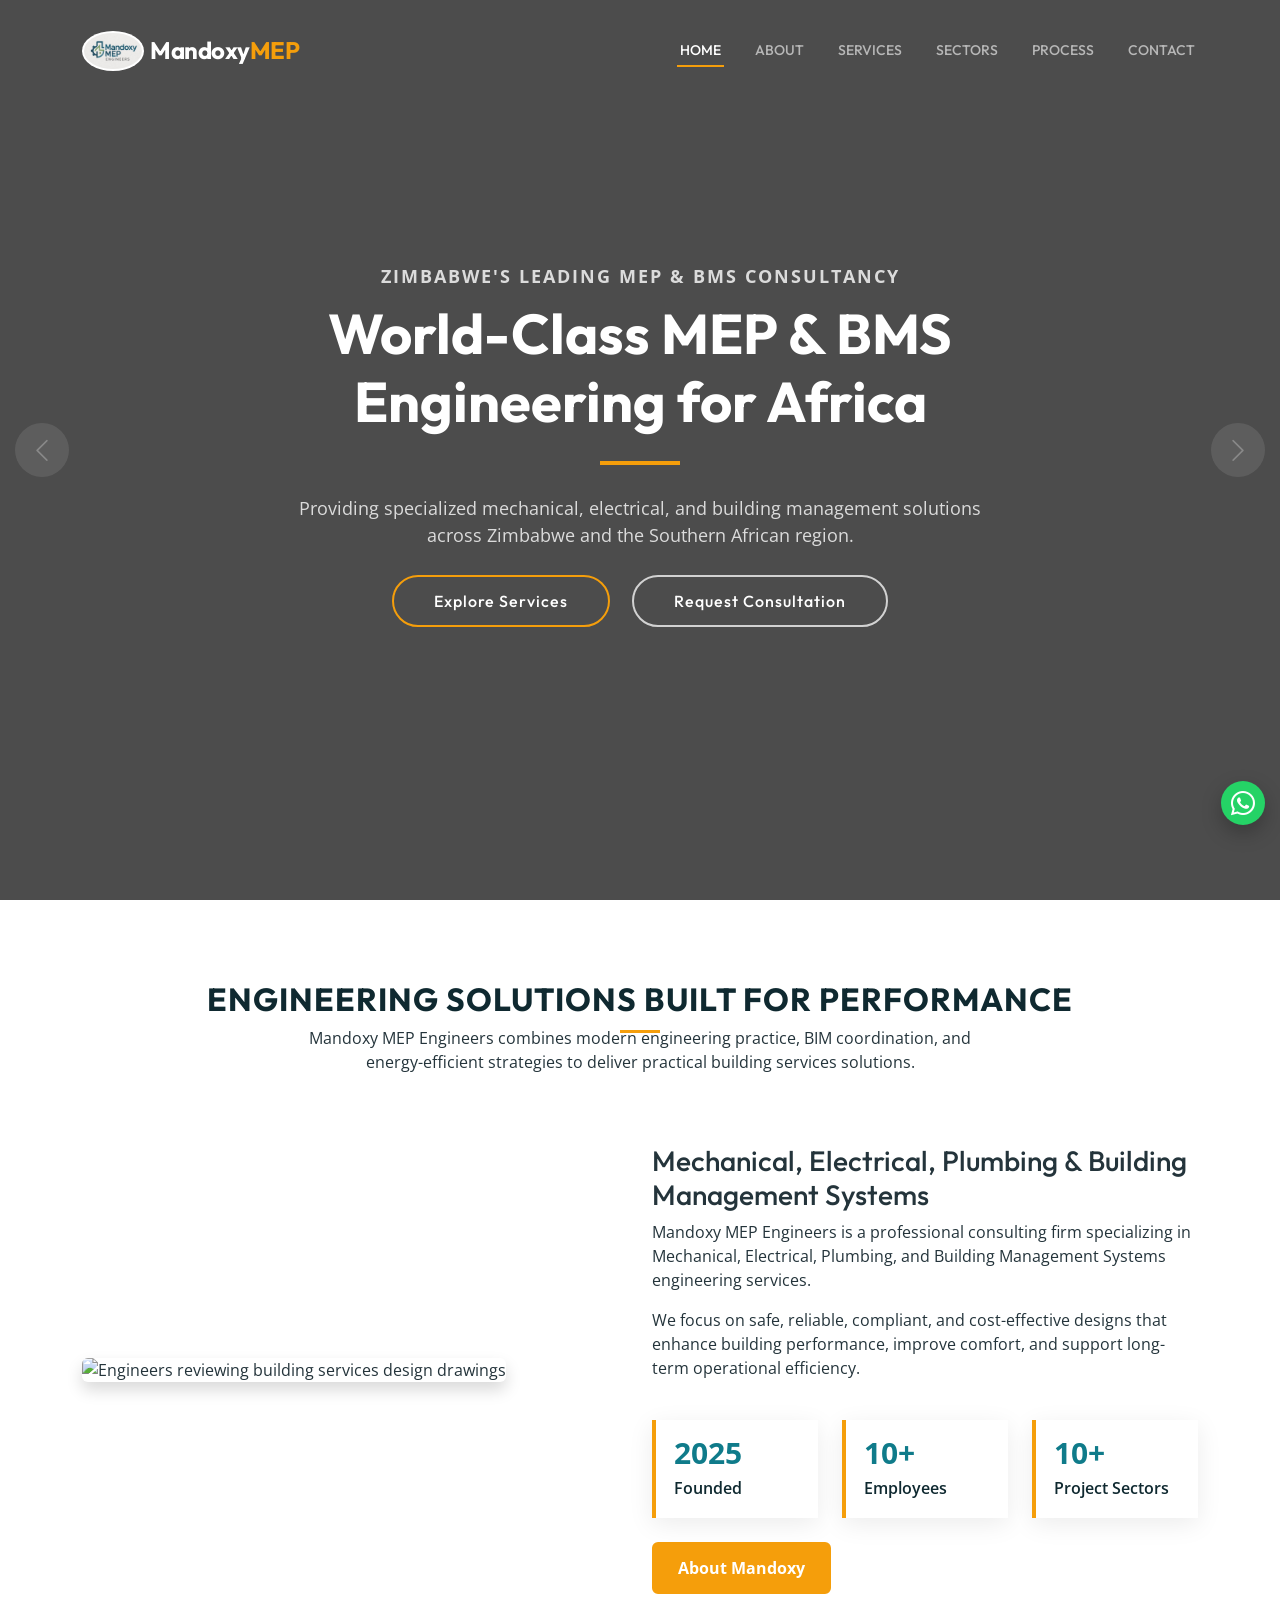
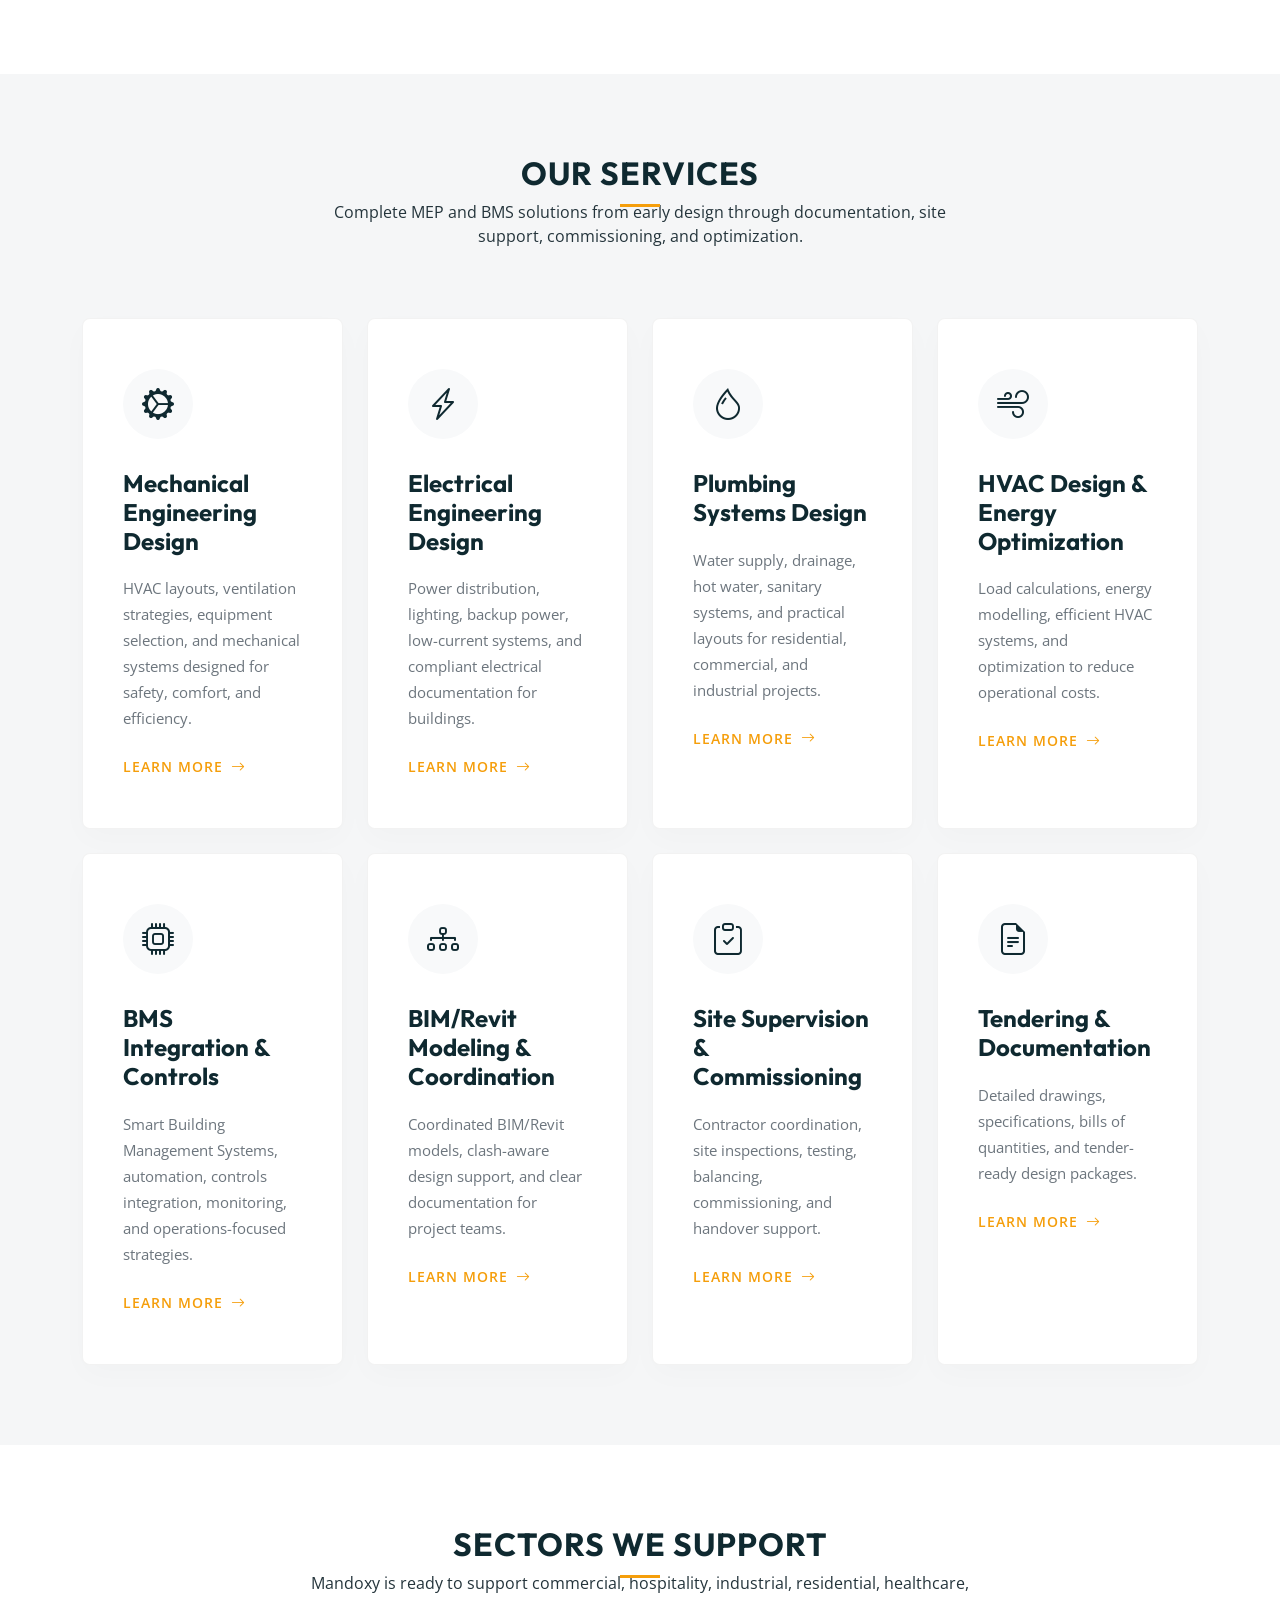
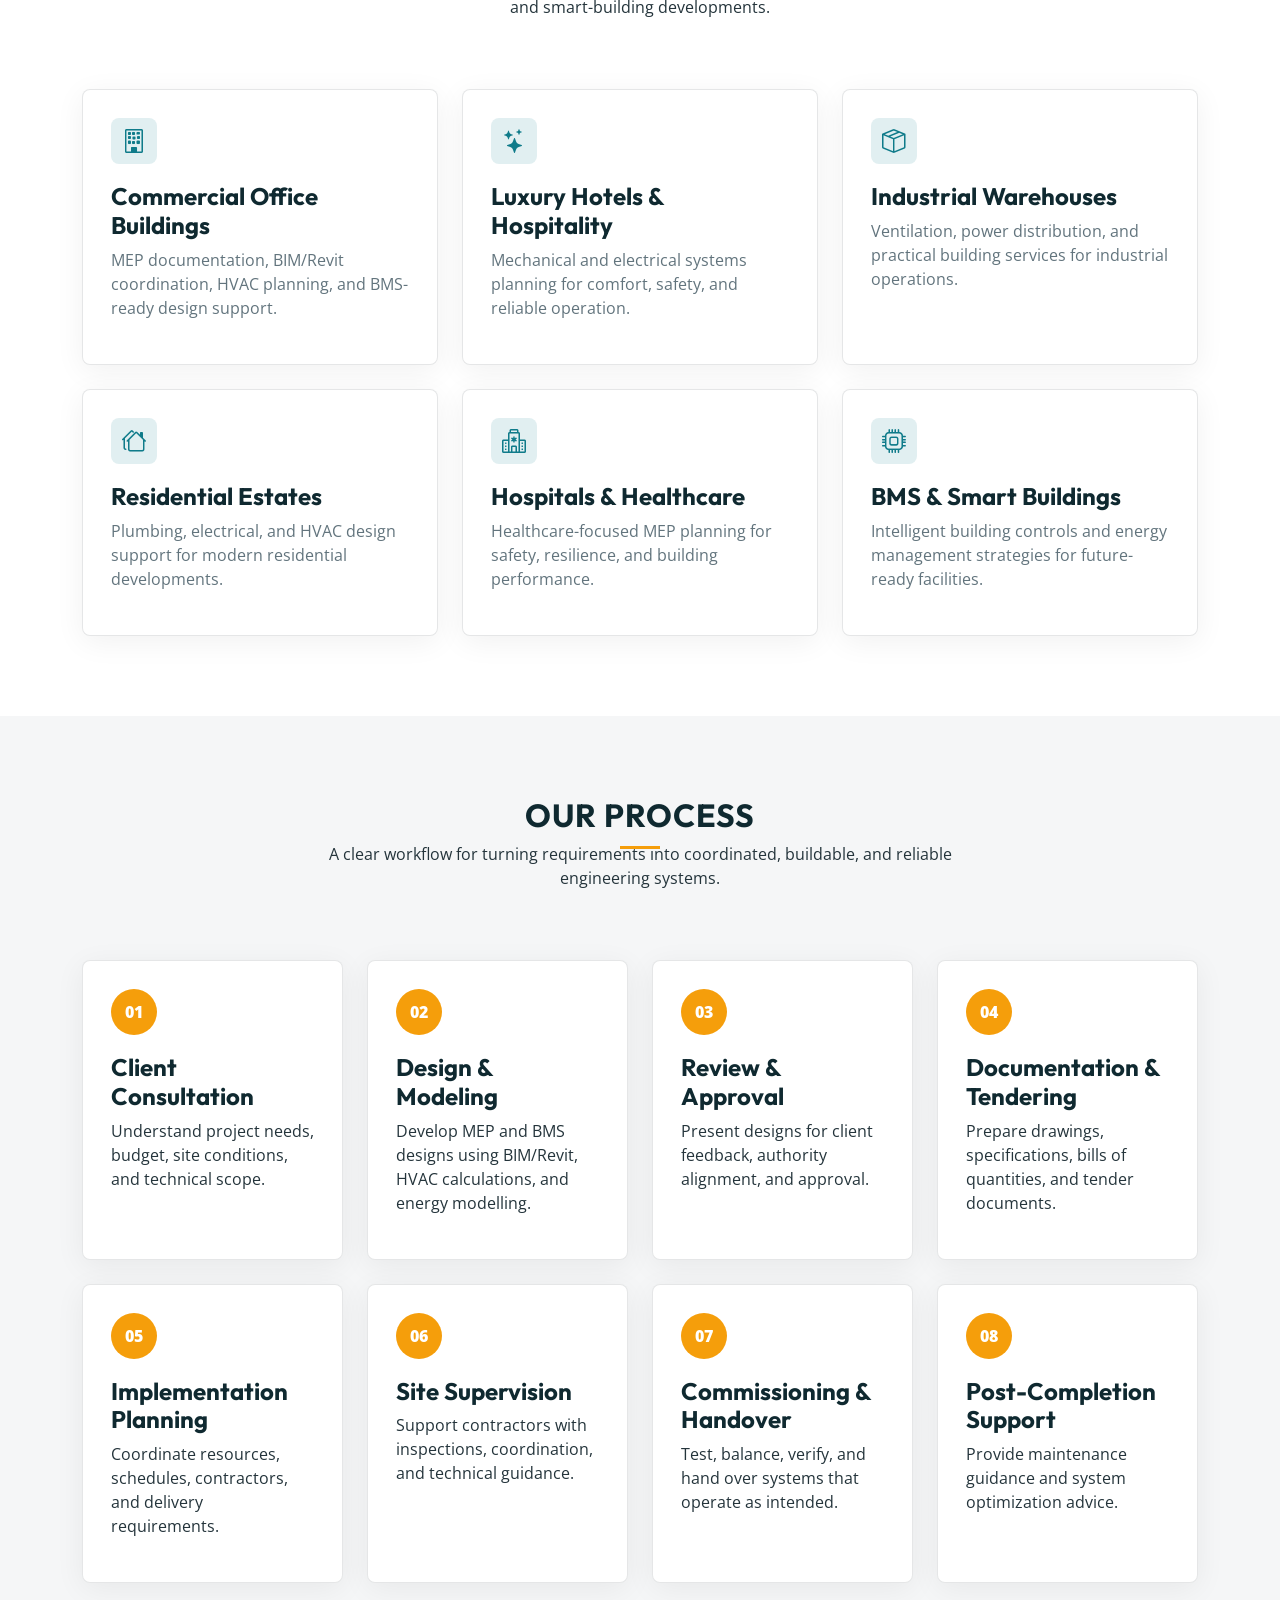
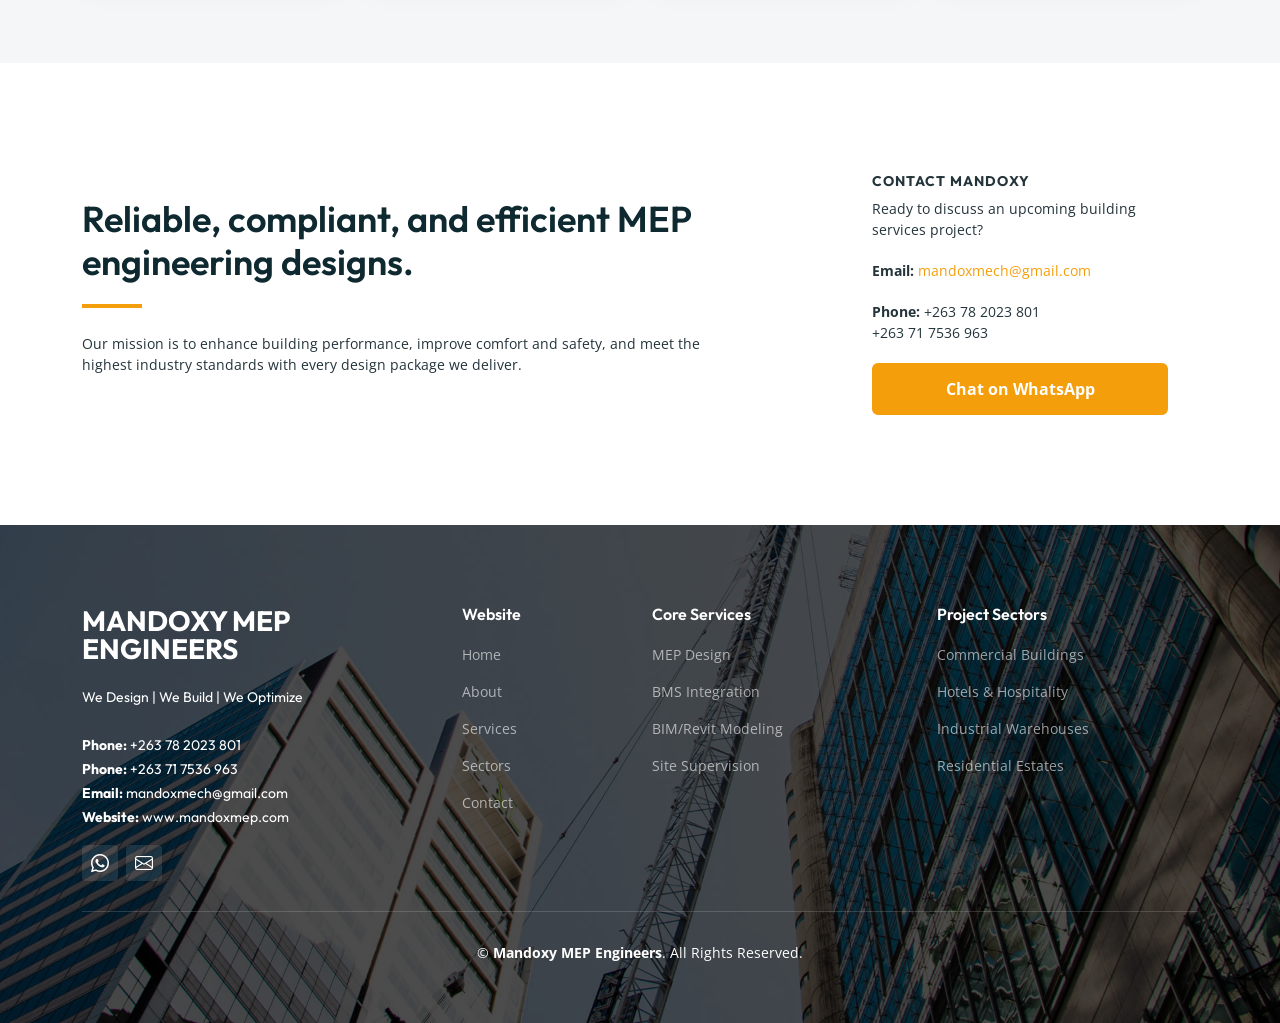
==== index.html @ 2726f481 "Initial Mandoxy website" ====
<!DOCTYPE html>
<html lang="en">

<head>
  <meta charset="utf-8">
  <meta content="width=device-width, initial-scale=1.0" name="viewport">

  <title>Mandoxy MEP Engineers | Professional MEP & BMS Engineering Solutions</title>
  <meta
    content="Mandoxy MEP Engineers provides MEP design, BMS integration, BIM/Revit modeling, energy optimization, site supervision, and commissioning services."
    name="description">
  <meta
    content="MEP engineers, BMS engineering, HVAC design, electrical engineering, plumbing systems, BIM, Revit, Zimbabwe, Mandoxy"
    name="keywords">

  <link href="assets/img/mandox-favicon.jpg" rel="icon">
  <link href="assets/img/mandox-logo.jpg" rel="apple-touch-icon">

  <link
    href="https://fonts.googleapis.com/css2?family=Open+Sans:ital,wght@0,300;0,400;0,500;0,600;0,700;1,300;1,400;1,600;1,700&family=Roboto:ital,wght@0,300;0,400;0,500;0,600;0,700;1,300;1,400;1,500;1,600;1,700&family=Outfit:wght@300;400;500;600;700;800&display=swap"
    rel="stylesheet">

  <link href="assets/vendor/bootstrap/css/bootstrap.min.css" rel="stylesheet">
  <link href="assets/vendor/bootstrap-icons/bootstrap-icons.css" rel="stylesheet">
  <link href="assets/vendor/aos/aos.css" rel="stylesheet">

  <link href="assets/css/main.css" rel="stylesheet">
  <script type="application/ld+json">
  {
    "@context": "https://schema.org",
    "@type": "ProfessionalService",
    "name": "Mandoxy MEP Engineers",
    "url": "https://www.mandoxmep.com",
    "email": "mandoxmech@gmail.com",
    "telephone": ["+263782023801", "+263717536963"],
    "areaServed": ["Zimbabwe", "Southern Africa"],
    "description": "Mechanical, Electrical, Plumbing and Building Management Systems engineering services for residential, commercial, industrial and hospitality projects.",
    "slogan": "We Design | We Build | We Optimize",
    "serviceType": [
      "MEP design documentation",
      "BMS integration and controls",
      "BIM/Revit modeling and coordination",
      "Energy modeling and optimization",
      "Site supervision and commissioning"
    ]
  }
  </script>
</head>

<body>

  <header id="header" class="header d-flex align-items-center">
    <div class="container-fluid container-xl d-flex align-items-center justify-content-between">
      <a href="index.html" class="logo d-flex align-items-center">
        <img src="assets/img/mandox-logo.jpg" alt="Mandoxy MEP Engineers logo" class="mandox-logo-img">
        <h1>Mandoxy<span>MEP</span></h1>
      </a>

      <i class="mobile-nav-toggle mobile-nav-show bi bi-list"></i>
      <i class="mobile-nav-toggle mobile-nav-hide d-none bi bi-x"></i>
      <nav id="navbar" class="navbar">
        <ul>
          <li><a href="index.html" class="active">Home</a></li>
          <li><a href="about.html">About</a></li>
          <li><a href="services.html">Services</a></li>
          <li><a href="projects.html">Sectors</a></li>
          <li><a href="index.html#process">Process</a></li>
          <li><a href="contact.html">Contact</a></li>
        </ul>
      </nav>
    </div>
  </header>


  <section id="hero" class="hero">
    <div class="info d-flex align-items-center">
      <div class="container">
        <div class="row justify-content-center">
          <div class="col-lg-8 text-center">
            <p class="eyebrow" data-aos="fade-down">Zimbabwe's Leading MEP & BMS Consultancy</p>
            <h2 data-aos="fade-down">World-Class <span>MEP & BMS</span> Engineering for Africa</h2>
            <p data-aos="fade-up">Providing specialized mechanical, electrical, and building management solutions across
              Zimbabwe and the Southern African region.</p>
            <a data-aos="fade-up" data-aos-delay="200" href="services.html" class="btn-get-started">Explore Services</a>
            <a data-aos="fade-up" data-aos-delay="300" href="contact.html" class="btn-get-started ms-2">Request
              Consultation</a>
          </div>
        </div>
      </div>
    </div>

    <div id="hero-carousel" class="carousel slide" data-bs-ride="carousel" data-bs-interval="5000">
      <div class="carousel-item active" style="background-image: url(assets/img/hero-carousel/hero-carousel-1.jpg)">
      </div>
      <div class="carousel-item" style="background-image: url(assets/img/hero-carousel/hero-carousel-2.jpg)"></div>
      <div class="carousel-item" style="background-image: url(assets/img/hero-carousel/hero-carousel-3.jpg)"></div>
      <div class="carousel-item" style="background-image: url(assets/img/hero-carousel/hero-carousel-4.jpg)"></div>
      <a class="carousel-control-prev" href="#hero-carousel" role="button" data-bs-slide="prev"><span
          class="carousel-control-prev-icon bi bi-chevron-left" aria-hidden="true"></span></a>
      <a class="carousel-control-next" href="#hero-carousel" role="button" data-bs-slide="next"><span
          class="carousel-control-next-icon bi bi-chevron-right" aria-hidden="true"></span></a>
    </div>
  </section>

  <main id="main">
    <section id="about" class="constructions">
      <div class="container" data-aos="fade-up">
        <div class="section-header">
          <h2>Engineering Solutions Built for Performance</h2>
          <p>Mandoxy MEP Engineers combines modern engineering practice, BIM coordination, and energy-efficient
            strategies to deliver practical building services solutions.</p>
        </div>
        <div class="row gy-4 align-items-center">
          <div class="col-lg-6">
            <img src="assets/img/about.jpg" class="img-fluid rounded shadow"
              alt="Engineers reviewing building services design drawings">
          </div>
          <div class="col-lg-6">
            <h3>Mechanical, Electrical, Plumbing & Building Management Systems</h3>
            <p>Mandoxy MEP Engineers is a professional consulting firm specializing in Mechanical, Electrical, Plumbing,
              and Building Management Systems engineering services.</p>
            <p>We focus on safe, reliable, compliant, and cost-effective designs that enhance building performance,
              improve comfort, and support long-term operational efficiency.</p>
            <div class="row mt-4 gy-3">
              <div class="col-md-4">
                <div class="stat-box"><strong>2025</strong><span>Founded</span></div>
              </div>
              <div class="col-md-4">
                <div class="stat-box"><strong>10+</strong><span>Employees</span></div>
              </div>
              <div class="col-md-4">
                <div class="stat-box"><strong>10+</strong><span>Project Sectors</span></div>
              </div>
            </div>
            <a href="about.html" class="btn-brand mt-4">About Mandoxy</a>
          </div>
        </div>
      </div>
    </section>

    <section id="services" class="services section-bg">
      <div class="container" data-aos="fade-up">
        <div class="section-header">
          <h2>Our Services</h2>
          <p>Complete MEP and BMS solutions from early design through documentation, site support, commissioning, and
            optimization.</p>
        </div>
        <div class="row gy-4">
          <div class="col-lg-3 col-md-6" data-aos="fade-up" data-aos-delay="100">
            <div class="service-item position-relative h-100">
              <div class="icon"><i class="bi bi-gear-wide-connected"></i></div>
              <h3>Mechanical Engineering Design</h3>
              <p>HVAC layouts, ventilation strategies, equipment selection, and mechanical systems designed for safety,
                comfort, and efficiency.</p>
              <a href="services.html" class="readmore stretched-link">Learn more <i class="bi bi-arrow-right"></i></a>
            </div>
          </div>

          <div class="col-lg-3 col-md-6" data-aos="fade-up" data-aos-delay="150">
            <div class="service-item position-relative h-100">
              <div class="icon"><i class="bi bi-lightning-charge"></i></div>
              <h3>Electrical Engineering Design</h3>
              <p>Power distribution, lighting, backup power, low-current systems, and compliant electrical documentation
                for buildings.</p>
              <a href="services.html" class="readmore stretched-link">Learn more <i class="bi bi-arrow-right"></i></a>
            </div>
          </div>

          <div class="col-lg-3 col-md-6" data-aos="fade-up" data-aos-delay="200">
            <div class="service-item position-relative h-100">
              <div class="icon"><i class="bi bi-droplet"></i></div>
              <h3>Plumbing Systems Design</h3>
              <p>Water supply, drainage, hot water, sanitary systems, and practical layouts for residential, commercial,
                and industrial projects.</p>
              <a href="services.html" class="readmore stretched-link">Learn more <i class="bi bi-arrow-right"></i></a>
            </div>
          </div>

          <div class="col-lg-3 col-md-6" data-aos="fade-up" data-aos-delay="250">
            <div class="service-item position-relative h-100">
              <div class="icon"><i class="bi bi-wind"></i></div>
              <h3>HVAC Design & Energy Optimization</h3>
              <p>Load calculations, energy modelling, efficient HVAC systems, and optimization to reduce operational
                costs.</p>
              <a href="services.html" class="readmore stretched-link">Learn more <i class="bi bi-arrow-right"></i></a>
            </div>
          </div>

          <div class="col-lg-3 col-md-6" data-aos="fade-up" data-aos-delay="300">
            <div class="service-item position-relative h-100">
              <div class="icon"><i class="bi bi-cpu"></i></div>
              <h3>BMS Integration & Controls</h3>
              <p>Smart Building Management Systems, automation, controls integration, monitoring, and operations-focused
                strategies.</p>
              <a href="services.html" class="readmore stretched-link">Learn more <i class="bi bi-arrow-right"></i></a>
            </div>
          </div>

          <div class="col-lg-3 col-md-6" data-aos="fade-up" data-aos-delay="350">
            <div class="service-item position-relative h-100">
              <div class="icon"><i class="bi bi-diagram-3"></i></div>
              <h3>BIM/Revit Modeling & Coordination</h3>
              <p>Coordinated BIM/Revit models, clash-aware design support, and clear documentation for project teams.
              </p>
              <a href="services.html" class="readmore stretched-link">Learn more <i class="bi bi-arrow-right"></i></a>
            </div>
          </div>

          <div class="col-lg-3 col-md-6" data-aos="fade-up" data-aos-delay="400">
            <div class="service-item position-relative h-100">
              <div class="icon"><i class="bi bi-clipboard-check"></i></div>
              <h3>Site Supervision & Commissioning</h3>
              <p>Contractor coordination, site inspections, testing, balancing, commissioning, and handover support.</p>
              <a href="services.html" class="readmore stretched-link">Learn more <i class="bi bi-arrow-right"></i></a>
            </div>
          </div>

          <div class="col-lg-3 col-md-6" data-aos="fade-up" data-aos-delay="450">
            <div class="service-item position-relative h-100">
              <div class="icon"><i class="bi bi-file-earmark-text"></i></div>
              <h3>Tendering & Documentation</h3>
              <p>Detailed drawings, specifications, bills of quantities, and tender-ready design packages.</p>
              <a href="services.html" class="readmore stretched-link">Learn more <i class="bi bi-arrow-right"></i></a>
            </div>
          </div>
        </div>
      </div>
    </section>

    <section id="projects" class="projects">
      <div class="container" data-aos="fade-up">
        <div class="section-header">
          <h2>Sectors We Support</h2>
          <p>Mandoxy is ready to support commercial, hospitality, industrial, residential, healthcare, and smart-building developments.
          </p>
        </div>
        <div class="row gy-4">
          <div class="col-lg-4 col-md-6" data-aos="fade-up" data-aos-delay="100"><div class="portfolio-proof h-100"><i class="bi bi-building"></i><h4>Commercial Office Buildings</h4><p>MEP documentation, BIM/Revit coordination, HVAC planning, and BMS-ready design support.</p></div></div>
          <div class="col-lg-4 col-md-6" data-aos="fade-up" data-aos-delay="150"><div class="portfolio-proof h-100"><i class="bi bi-stars"></i><h4>Luxury Hotels & Hospitality</h4><p>Mechanical and electrical systems planning for comfort, safety, and reliable operation.</p></div></div>
          <div class="col-lg-4 col-md-6" data-aos="fade-up" data-aos-delay="200"><div class="portfolio-proof h-100"><i class="bi bi-box-seam"></i><h4>Industrial Warehouses</h4><p>Ventilation, power distribution, and practical building services for industrial operations.</p></div></div>
          <div class="col-lg-4 col-md-6" data-aos="fade-up" data-aos-delay="250"><div class="portfolio-proof h-100"><i class="bi bi-houses"></i><h4>Residential Estates</h4><p>Plumbing, electrical, and HVAC design support for modern residential developments.</p></div></div>
          <div class="col-lg-4 col-md-6" data-aos="fade-up" data-aos-delay="300"><div class="portfolio-proof h-100"><i class="bi bi-hospital"></i><h4>Hospitals & Healthcare</h4><p>Healthcare-focused MEP planning for safety, resilience, and building performance.</p></div></div>
          <div class="col-lg-4 col-md-6" data-aos="fade-up" data-aos-delay="350"><div class="portfolio-proof h-100"><i class="bi bi-cpu"></i><h4>BMS & Smart Buildings</h4><p>Intelligent building controls and energy management strategies for future-ready facilities.</p></div></div>
        </div>
      </div>
    </section>

    <section id="process" class="alt-services section-bg">
      <div class="container" data-aos="fade-up">
        <div class="section-header">
          <h2>Our Process</h2>
          <p>A clear workflow for turning requirements into coordinated, buildable, and reliable engineering systems.
          </p>
        </div>
        <div class="row gy-4">
          <div class="col-lg-3 col-md-6" data-aos="fade-up" data-aos-delay="100">
            <div class="process-card h-100">
              <span>01</span>
              <h4>Client Consultation</h4>
              <p>Understand project needs, budget, site conditions, and technical scope.</p>
            </div>
          </div>

          <div class="col-lg-3 col-md-6" data-aos="fade-up" data-aos-delay="150">
            <div class="process-card h-100">
              <span>02</span>
              <h4>Design & Modeling</h4>
              <p>Develop MEP and BMS designs using BIM/Revit, HVAC calculations, and energy modelling.</p>
            </div>
          </div>

          <div class="col-lg-3 col-md-6" data-aos="fade-up" data-aos-delay="200">
            <div class="process-card h-100">
              <span>03</span>
              <h4>Review & Approval</h4>
              <p>Present designs for client feedback, authority alignment, and approval.</p>
            </div>
          </div>

          <div class="col-lg-3 col-md-6" data-aos="fade-up" data-aos-delay="250">
            <div class="process-card h-100">
              <span>04</span>
              <h4>Documentation & Tendering</h4>
              <p>Prepare drawings, specifications, bills of quantities, and tender documents.</p>
            </div>
          </div>

          <div class="col-lg-3 col-md-6" data-aos="fade-up" data-aos-delay="300">
            <div class="process-card h-100">
              <span>05</span>
              <h4>Implementation Planning</h4>
              <p>Coordinate resources, schedules, contractors, and delivery requirements.</p>
            </div>
          </div>

          <div class="col-lg-3 col-md-6" data-aos="fade-up" data-aos-delay="350">
            <div class="process-card h-100">
              <span>06</span>
              <h4>Site Supervision</h4>
              <p>Support contractors with inspections, coordination, and technical guidance.</p>
            </div>
          </div>

          <div class="col-lg-3 col-md-6" data-aos="fade-up" data-aos-delay="400">
            <div class="process-card h-100">
              <span>07</span>
              <h4>Commissioning & Handover</h4>
              <p>Test, balance, verify, and hand over systems that operate as intended.</p>
            </div>
          </div>

          <div class="col-lg-3 col-md-6" data-aos="fade-up" data-aos-delay="450">
            <div class="process-card h-100">
              <span>08</span>
              <h4>Post-Completion Support</h4>
              <p>Provide maintenance guidance and system optimization advice.</p>
            </div>
          </div>
        </div>
      </div>
    </section>

    <section id="mission" class="get-started">
      <div class="container">
        <div class="row justify-content-between gy-4">
          <div class="col-lg-7 d-flex align-items-center" data-aos="fade-up">
            <div class="content">
              <h3>Reliable, compliant, and efficient MEP engineering designs.</h3>
              <p>Our mission is to enhance building performance, improve comfort and safety, and meet the highest
                industry standards with every design package we deliver.</p>
            </div>
          </div>
          <div class="col-lg-4" data-aos="fade">
            <div class="php-email-form">
              <h3>Contact Mandoxy</h3>
              <p>Ready to discuss an upcoming building services project?</p>
              <p><strong>Email:</strong> <a href="mailto:mandoxmech@gmail.com">mandoxmech@gmail.com</a></p>
              <p><strong>Phone:</strong> +263 78 2023 801<br>+263 71 7536 963</p>
              <a class="btn-brand w-100 text-center" href="https://wa.me/263782023801">Chat on WhatsApp</a>
            </div>
          </div>
        </div>
      </div>
    </section>
  </main>

  <footer id="footer" class="footer">
    <div class="footer-content position-relative">
      <div class="container">
        <div class="row">
          <div class="col-lg-4 col-md-6">
            <div class="footer-info">
              <h3>Mandoxy MEP Engineers</h3>
              <p>
                We Design | We Build | We Optimize<br><br>
                <strong>Phone:</strong> +263 78 2023 801<br>
                <strong>Phone:</strong> +263 71 7536 963<br>
                <strong>Email:</strong> mandoxmech@gmail.com<br>
                <strong>Website:</strong> www.mandoxmep.com<br>
              </p>
              <div class="social-links d-flex mt-3">
                <a href="https://wa.me/263782023801" class="d-flex align-items-center justify-content-center"
                  aria-label="WhatsApp Mandoxy MEP Engineers"><i class="bi bi-whatsapp"></i></a>
                <a href="mailto:mandoxmech@gmail.com" class="d-flex align-items-center justify-content-center"
                  aria-label="Email Mandoxy MEP Engineers"><i class="bi bi-envelope"></i></a>
              </div>
            </div>
          </div>

          <div class="col-lg-2 col-md-3 footer-links">
            <h4>Website</h4>
            <ul>
              <li><a href="index.html">Home</a></li>
              <li><a href="about.html">About</a></li>
              <li><a href="services.html">Services</a></li>
              <li><a href="projects.html">Sectors</a></li>
              <li><a href="contact.html">Contact</a></li>
            </ul>
          </div>

          <div class="col-lg-3 col-md-3 footer-links">
            <h4>Core Services</h4>
            <ul>
              <li><a href="services.html">MEP Design</a></li>
              <li><a href="services.html">BMS Integration</a></li>
              <li><a href="services.html">BIM/Revit Modeling</a></li>
              <li><a href="services.html">Site Supervision</a></li>
            </ul>
          </div>

          <div class="col-lg-3 col-md-12 footer-links">
            <h4>Project Sectors</h4>
            <ul>
              <li><a href="projects.html">Commercial Buildings</a></li>
              <li><a href="projects.html">Hotels & Hospitality</a></li>
              <li><a href="projects.html">Industrial Warehouses</a></li>
              <li><a href="projects.html">Residential Estates</a></li>
            </ul>
          </div>
        </div>
      </div>
    </div>

    <div class="footer-legal text-center position-relative">
      <div class="container">
        <div class="copyright">
          &copy; <strong><span>Mandoxy MEP Engineers</span></strong>. All Rights Reserved.
        </div>
      </div>
    </div>
  </footer>

  <a href="https://wa.me/263782023801" class="whatsapp-float d-flex align-items-center justify-content-center"
    aria-label="Chat on WhatsApp"><i class="bi bi-whatsapp"></i></a>
  <a href="#" class="scroll-top d-flex align-items-center justify-content-center"><i
      class="bi bi-arrow-up-short"></i></a>
  <div id="preloader"></div>

  <script src="assets/vendor/bootstrap/js/bootstrap.bundle.min.js"></script>
  <script src="assets/vendor/aos/aos.js"></script>
  <script src="assets/js/main.js"></script>
</body>

</html>
---- assets/css/main.css ----
/**
* Template Name: UpConstruction - v1.3.0
* Template URL: https://bootstrapmade.com/upconstruction-bootstrap-construction-website-template/
* Author: BootstrapMade.com
* License: https://bootstrapmade.com/license/
*/

/*--------------------------------------------------------------
# Set main reusable colors and fonts using CSS variables
# Learn more about CSS variables at https://developer.mozilla.org/en-US/docs/Web/CSS/Using_CSS_custom_properties
--------------------------------------------------------------*/
/* Fonts */
:root {
  --font-default: "Open Sans", system-ui, -apple-system, "Segoe UI", Roboto, "Helvetica Neue", Arial, "Noto Sans", "Liberation Sans", sans-serif, "Apple Color Emoji", "Segoe UI Emoji", "Segoe UI Symbol", "Noto Color Emoji";
  --font-primary: "Outfit", sans-serif;
  --font-secondary: "Outfit", sans-serif;
}

/* Colors */
:root {
  --color-default: #364d59;
  --color-primary: #feb900;
  --color-secondary: #111827;
  --mandox-dark: #111827;
}

/* Animations */
@keyframes digital-pulse {
  0% { transform: scale(1); box-shadow: 0 0 0 0 rgba(254, 185, 0, 0.4); }
  70% { transform: scale(1.05); box-shadow: 0 0 0 10px rgba(254, 185, 0, 0); }
  100% { transform: scale(1); box-shadow: 0 0 0 0 rgba(254, 185, 0, 0); }
}

@keyframes line-draw {
  from { width: 0; }
  to { width: 100%; }
}

/* Smooth scroll behavior */
:root {
  scroll-behavior: smooth;
}

/*--------------------------------------------------------------
# General
--------------------------------------------------------------*/
body {
  font-family: var(--font-default);
  color: var(--color-default);
  overflow-x: hidden;
}

a {
  color: var(--color-primary);
  text-decoration: none;
}

a:hover {
  color: #ffc732;
  text-decoration: none;
}

h1,
h2,
h3,
h4,
h5,
h6 {
  font-family: var(--font-primary);
}

/*--------------------------------------------------------------
# Sections & Section Header
--------------------------------------------------------------*/
section {
  padding: 80px 0;
  overflow: hidden;
}

.section-bg {
  background-color: #f5f6f7;
}

.section-header {
  text-align: center;
  padding-bottom: 70px;
}

.section-header h2 {
  font-size: 32px;
  font-weight: 700;
  position: relative;
  color: var(--color-secondary);
  text-transform: uppercase;
  letter-spacing: 1px;
}

.section-header h2:after {
  content: "";
  position: absolute;
  display: block;
  width: 40px;
  height: 3px;
  background: var(--color-primary);
  left: 50%;
  transform: translateX(-50%);
  bottom: -15px;
  transition: width 0.4s cubic-bezier(0.175, 0.885, 0.32, 1.275);
}

.section-header:hover h2:after {
  width: 80px;
}

.section-header p {
  margin: 0 auto 0 auto;
}

@media (min-width: 1199px) {
  .section-header p {
    max-width: 60%;
  }
}

/*--------------------------------------------------------------
# Breadcrumbs
--------------------------------------------------------------*/
.breadcrumbs {
  padding: 140px 0 60px 0;
  min-height: 30vh;
  position: relative;
  background-size: cover;
  background-position: center;
  background-repeat: no-repeat;
}

.breadcrumbs:before {
  content: "";
  background-color: rgba(0, 0, 0, 0.6);
  position: absolute;
  inset: 0;
}

.breadcrumbs h2 {
  font-size: 56px;
  font-weight: 500;
  color: #fff;
  font-family: var(--font-secondary);
}

.breadcrumbs ol {
  display: flex;
  flex-wrap: wrap;
  list-style: none;
  padding: 0 0 10px 0;
  margin: 0;
  font-size: 16px;
  font-weight: 600;
  color: var(--color-primary);
}

.breadcrumbs ol a {
  color: rgba(255, 255, 255, 0.8);
  transition: 0.3s;
}

.breadcrumbs ol a:hover {
  text-decoration: underline;
}

.breadcrumbs ol li+li {
  padding-left: 10px;
}

.breadcrumbs ol li+li::before {
  display: inline-block;
  padding-right: 10px;
  color: #fff;
  content: "/";
}

/*--------------------------------------------------------------
# Scroll top button
--------------------------------------------------------------*/
.scroll-top {
  position: fixed;
  visibility: hidden;
  opacity: 0;
  right: 15px;
  bottom: 15px;
  z-index: 99999;
  background: var(--color-primary);
  width: 40px;
  height: 40px;
  border-radius: 4px;
  transition: all 0.4s;
}

.scroll-top i {
  font-size: 24px;
  color: var(--color-secondary);
  line-height: 0;
}

.scroll-top:hover {
  background: #ffc732;
  color: #fff;
}

.scroll-top.active {
  visibility: visible;
  opacity: 1;
}

/*--------------------------------------------------------------
# Preloader
--------------------------------------------------------------*/
#preloader {
  position: fixed;
  inset: 0;
  z-index: 999999;
  overflow: hidden;
  background: #fff;
  transition: all 0.6s ease-out;
}

#preloader:before {
  content: "";
  position: fixed;
  top: calc(50% - 30px);
  left: calc(50% - 30px);
  border: 6px solid #fff;
  border-color: var(--color-primary) transparent var(--color-primary) transparent;
  border-radius: 50%;
  width: 60px;
  height: 60px;
  -webkit-animation: animate-preloader 1.5s linear infinite;
  animation: animate-preloader 1.5s linear infinite;
}

@-webkit-keyframes animate-preloader {
  0% {
    transform: rotate(0deg);
  }

  100% {
    transform: rotate(360deg);
  }
}

@keyframes animate-preloader {
  0% {
    transform: rotate(0deg);
  }

  100% {
    transform: rotate(360deg);
  }
}

/*--------------------------------------------------------------
# Disable aos animation delay on mobile devices
--------------------------------------------------------------*/
@media screen and (max-width: 768px) {
  [data-aos-delay] {
    transition-delay: 0 !important;
  }
}

/*--------------------------------------------------------------
# Header
--------------------------------------------------------------*/
.header {
  z-index: 997;
  position: fixed;
  padding: 30px 0;
  top: 0;
  left: 0;
  right: 0;
  transition: background-color 0.4s ease, padding 0.4s ease, box-shadow 0.4s ease;
}

.header.header-scrolled {
  background-color: rgba(17, 24, 39, 0.8);
  backdrop-filter: blur(15px);
  -webkit-backdrop-filter: blur(15px);
  padding: 14px 0;
  box-shadow: 0 4px 24px rgba(0, 0, 0, 0.3);
}

.header .logo img {
  max-height: 40px;
  margin-right: 6px;
}

.header .logo h1 {
  font-size: 24px;
  font-weight: 700;
  color: #fff;
  margin-bottom: 0;
  font-family: var(--font-primary);
}

.header .logo h1 span {
  color: var(--color-primary);
}

/*--------------------------------------------------------------
# Desktop Navigation
--------------------------------------------------------------*/
@media (min-width: 1280px) {
  .navbar {
    padding: 0;
  }

  .navbar ul {
    margin: 0;
    padding: 0;
    display: flex;
    list-style: none;
    align-items: center;
  }

  .navbar li {
    position: relative;
  }

  .navbar>ul>li {
    white-space: nowrap;
    padding: 10px 0 10px 28px;
  }

  .navbar a,
  .navbar a:focus {
    display: flex;
    align-items: center;
    justify-content: space-between;
    padding: 0 3px;
    font-family: var(--font-primary);
    font-size: 14px;
    font-weight: 500;
    color: rgba(255, 255, 255, 0.6);
    text-transform: uppercase;
    white-space: nowrap;
    transition: 0.3s;
    position: relative;
  }

  .navbar a i,
  .navbar a:focus i {
    font-size: 12px;
    line-height: 0;
    margin-left: 5px;
  }

  .navbar>ul>li>a:before {
    content: "";
    position: absolute;
    width: 100%;
    height: 2px;
    bottom: -6px;
    left: 0;
    background-color: var(--color-primary);
    visibility: hidden;
    width: 0px;
    transition: all 0.3s ease-in-out 0s;
  }

  .navbar a:hover:before,
  .navbar li:hover>a:before,
  .navbar .active:before {
    visibility: visible;
    width: 100%;
  }

  .navbar a:hover,
  .navbar .active,
  .navbar .active:focus,
  .navbar li:hover>a {
    color: #fff;
  }

  .navbar .dropdown ul {
    display: block;
    position: absolute;
    left: 28px;
    top: calc(100% + 30px);
    margin: 0;
    padding: 10px 0;
    z-index: 99;
    opacity: 0;
    visibility: hidden;
    background: #fff;
    box-shadow: 0px 0px 30px rgba(127, 137, 161, 0.25);
    transition: 0.3s;
  }

  .navbar .dropdown ul li {
    min-width: 200px;
  }

  .navbar .dropdown ul a {
    padding: 10px 20px;
    font-size: 15px;
    text-transform: none;
    color: var(--color-default);
    font-weight: 400;
  }

  .navbar .dropdown ul a i {
    font-size: 12px;
  }

  .navbar .dropdown ul a:hover,
  .navbar .dropdown ul .active:hover,
  .navbar .dropdown ul li:hover>a {
    color: var(--color-primary);
  }

  .navbar .dropdown:hover>ul {
    opacity: 1;
    top: 100%;
    visibility: visible;
  }

  .navbar .dropdown .dropdown ul {
    top: 0;
    left: calc(100% - 30px);
    visibility: hidden;
  }

  .navbar .dropdown .dropdown:hover>ul {
    opacity: 1;
    top: 0;
    left: 100%;
    visibility: visible;
  }
}

@media (min-width: 1280px) and (max-width: 1366px) {
  .navbar .dropdown .dropdown ul {
    left: -90%;
  }

  .navbar .dropdown .dropdown:hover>ul {
    left: -100%;
  }
}

@media (min-width: 1280px) {

  .mobile-nav-show,
  .mobile-nav-hide {
    display: none;
  }
}

/*--------------------------------------------------------------
# Mobile Navigation
--------------------------------------------------------------*/
@media (max-width: 1279px) {
  .navbar {
    position: fixed;
    top: 0;
    right: -100%;
    width: 100%;
    max-width: 400px;
    bottom: 0;
    transition: 0.3s;
    z-index: 9997;
  }

  .navbar ul {
    position: absolute;
    inset: 0;
    padding: 50px 0 10px 0;
    margin: 0;
    background: rgba(0, 0, 0, 0.8);
    overflow-y: auto;
    transition: 0.3s;
    z-index: 9998;
  }

  .navbar a,
  .navbar a:focus {
    display: flex;
    align-items: center;
    justify-content: space-between;
    padding: 10px 20px;
    font-family: var(--font-primary);
    font-size: 15px;
    font-weight: 500;
    color: rgba(255, 255, 255, 0.7);
    white-space: nowrap;
    text-transform: uppercase;
    transition: 0.3s;
  }

  .navbar a i,
  .navbar a:focus i {
    font-size: 12px;
    line-height: 0;
    margin-left: 5px;
  }

  .navbar a:hover,
  .navbar .active,
  .navbar .active:focus,
  .navbar li:hover>a {
    color: #fff;
  }

  .navbar .dropdown ul,
  .navbar .dropdown .dropdown ul {
    position: static;
    display: none;
    padding: 10px 0;
    margin: 10px 20px;
    transition: all 0.5s ease-in-out;
    border: 1px solid #222428;
  }

  .navbar .dropdown>.dropdown-active,
  .navbar .dropdown .dropdown>.dropdown-active {
    display: block;
  }

  .mobile-nav-show {
    position: relative;
    color: #fff;
    font-size: 28px;
    cursor: pointer;
    line-height: 0;
    transition: 0.5s;
    z-index: 9999;
    padding-right: 10px;
  }

  .mobile-nav-hide {
    color: #fff;
    font-size: 32px;
    cursor: pointer;
    line-height: 0;
    transition: 0.5s;
    position: fixed;
    right: 20px;
    top: 20px;
    z-index: 9999;
  }

  .mobile-nav-active {
    overflow: hidden;
  }

  .mobile-nav-active .navbar {
    right: 0;
  }

  .mobile-nav-active .navbar:before {
    content: "";
    position: fixed;
    inset: 0;
    background: rgba(0, 0, 0, 0.6);
    z-index: 9996;
  }
}

/*--------------------------------------------------------------
# Get Started Section
--------------------------------------------------------------*/
.get-started .content {
  padding: 30px 0;
}

.get-started .content h3 {
  font-size: 36px;
  color: var(--color-secondary);
  font-weight: 600;
  margin-bottom: 25px;
  padding-bottom: 25px;
  position: relative;
}

.get-started .content h3:after {
  content: "";
  position: absolute;
  display: block;
  width: 60px;
  height: 4px;
  background: var(--color-primary);
  left: 0;
  bottom: 0;
}

.get-started .content p {
  font-size: 14px;
}

.get-started .php-email-form {
  background: #fff;
  padding: 30px;
  height: 100%;
}

@media (max-width: 575px) {
  .get-started .php-email-form {
    padding: 20px;
  }
}

.get-started .php-email-form h3 {
  font-size: 14px;
  font-weight: 700;
  text-transform: uppercase;
  letter-spacing: 1px;
}

.get-started .php-email-form p {
  font-size: 14px;
  margin-bottom: 20px;
}

.get-started .php-email-form .error-message {
  display: none;
  color: #fff;
  background: #df1529;
  text-align: left;
  padding: 15px;
  margin-bottom: 24px;
  font-weight: 600;
}

.get-started .php-email-form .sent-message {
  display: none;
  color: #fff;
  background: #059652;
  text-align: center;
  padding: 15px;
  margin-bottom: 24px;
  font-weight: 600;
}

.get-started .php-email-form .loading {
  display: none;
  background: #fff;
  text-align: center;
  padding: 15px;
  margin-bottom: 24px;
}

.get-started .php-email-form .loading:before {
  content: "";
  display: inline-block;
  border-radius: 50%;
  width: 24px;
  height: 24px;
  margin: 0 10px -6px 0;
  border: 3px solid #059652;
  border-top-color: #fff;
  -webkit-animation: animate-loading 1s linear infinite;
  animation: animate-loading 1s linear infinite;
}

.get-started .php-email-form input,
.get-started .php-email-form textarea {
  border-radius: 0;
  box-shadow: none;
  font-size: 14px;
  border-radius: 0;
}

.get-started .php-email-form input:focus,
.get-started .php-email-form textarea:focus {
  border-color: var(--color-primary);
}

.get-started .php-email-form input {
  padding: 12px 15px;
}

.get-started .php-email-form textarea {
  padding: 12px 15px;
}

.get-started .php-email-form button[type=submit] {
  background: var(--color-primary);
  border: 0;
  padding: 10px 30px;
  color: #fff;
  transition: 0.4s;
  border-radius: 4px;
}

.get-started .php-email-form button[type=submit]:hover {
  background: rgba(254, 185, 0, 0.8);
}

@-webkit-keyframes animate-loading {
  0% {
    transform: rotate(0deg);
  }

  100% {
    transform: rotate(360deg);
  }
}

@keyframes animate-loading {
  0% {
    transform: rotate(0deg);
  }

  100% {
    transform: rotate(360deg);
  }
}

/*--------------------------------------------------------------
# Constructions Section
--------------------------------------------------------------*/
.constructions .card-item {
  border: 1px solid rgba(82, 86, 94, 0.2);
  background: #fff;
  position: relative;
  border-radius: 8px;
  overflow: hidden;
  transition: all 0.4s ease;
}

.constructions .card-item:hover {
  transform: translateY(-10px);
  box-shadow: 0 20px 40px rgba(0, 0, 0, 0.08);
  border-color: var(--color-primary);
}

.constructions .card-item .card-bg {
  min-height: 300px;
  background-size: cover;
  background-position: center;
  background-repeat: no-repeat;
}

.constructions .card-item .card-body {
  padding: 30px;
}

.constructions .card-item h4 {
  font-weight: 700;
  font-size: 20px;
  margin-bottom: 15px;
  color: var(--color-secondary);
}

.constructions .card-item p {
  color: var(--color-secondary);
  margin: 0;
}

/*--------------------------------------------------------------
# Services Section
--------------------------------------------------------------*/
.services .service-item {
  padding: 50px 40px;
  background: #fff;
  height: 100%;
  border-radius: 8px;
  transition: all 0.4s ease;
  border: 1px solid rgba(0, 0, 0, 0.05);
  position: relative;
  overflow: hidden;
  box-shadow: 0 10px 30px rgba(0, 0, 0, 0.02);
}

.services .service-item:hover {
  transform: translateY(-10px);
  box-shadow: 0 20px 40px rgba(0, 0, 0, 0.08);
  border-color: var(--color-primary);
}

.services .service-item:before {
  content: "";
  position: absolute;
  top: 0;
  left: -100%;
  width: 100%;
  height: 100%;
  background: linear-gradient(90deg, transparent, rgba(254, 185, 0, 0.08), transparent);
  transition: 0.6s;
  z-index: 1;
}

.services .service-item:hover:before {
  left: 100%;
}

.services .service-item .icon {
  width: 70px;
  height: 70px;
  background: #f8f9fa;
  border-radius: 50%;
  display: flex;
  align-items: center;
  justify-content: center;
  margin-bottom: 30px;
  transition: 0.4s;
  position: relative;
  z-index: 2;
}

.services .service-item .icon i {
  color: var(--color-secondary);
  font-size: 32px;
  transition: 0.4s;
}

.services .service-item:hover .icon {
  background: var(--color-primary);
  animation: digital-pulse 1.5s infinite;
}

.services .service-item:hover .icon i {
  color: #fff;
}

.services .service-item h3 {
  color: var(--color-secondary);
  font-weight: 700;
  margin: 0 0 20px 0;
  font-size: 24px;
  transition: 0.3s;
  z-index: 2;
  position: relative;
}

.services .service-item p {
  line-height: 26px;
  font-size: 15px;
  color: #6c757d;
  margin-bottom: 0;
  z-index: 2;
  position: relative;
}

.services .service-item .readmore {
  margin-top: 25px;
  display: inline-flex;
  align-items: center;
  color: var(--color-primary);
  font-weight: 600;
  font-size: 14px;
  text-transform: uppercase;
  letter-spacing: 1px;
  transition: 0.3s;
}

.services .service-item .readmore i {
  margin-left: 8px;
  transition: 0.3s;
}

.services .service-item:hover .readmore i {
  transform: translateX(5px);
}

/*--------------------------------------------------------------
# Features Section
--------------------------------------------------------------*/
.features .nav-tabs {
  border: 0;
}

.features .nav-link {
  padding: 15px 0;
  transition: 0.3s;
  color: var(--color-secondary);
  border-radius: 0;
  display: flex;
  align-items: center;
  justify-content: center;
  cursor: pointer;
  height: 100%;
  border: 0;
  border-bottom: 4px solid #e2e4e6;
}

.features .nav-link i {
  padding-right: 15px;
  font-size: 48px;
}

.features .nav-link h4 {
  font-size: 18px;
  font-weight: 600;
  margin: 0;
}

@media (max-width: 575px) {
  .features .nav-link h4 {
    font-size: 16px;
  }
}

.features .nav-link:hover {
  color: var(--color-primary);
}

.features .nav-link.active {
  color: var(--color-primary);
  background-color: transparent;
  border-color: var(--color-primary);
}

.features .tab-content {
  margin-top: 30px;
}

.features .tab-pane h3 {
  font-weight: 700;
  font-size: 32px;
  position: relative;
  margin-bottom: 20px;
  padding-bottom: 20px;
}

.features .tab-pane h3:after {
  content: "";
  position: absolute;
  display: block;
  width: 60px;
  height: 3px;
  background: var(--color-primary);
  left: 0;
  bottom: 0;
}

.features .tab-pane ul {
  list-style: none;
  padding: 0;
}

.features .tab-pane ul li {
  padding-top: 10px;
}

.features .tab-pane ul i {
  font-size: 20px;
  padding-right: 4px;
  color: var(--color-primary);
}

.features .tab-pane p:last-child {
  margin-bottom: 0;
}

/*--------------------------------------------------------------
# Testimonials Section
--------------------------------------------------------------*/
.testimonials .testimonial-wrap {
  padding-left: 50px;
}

.testimonials .testimonials-carousel,
.testimonials .testimonials-slider {
  overflow: hidden;
}

.testimonials .testimonial-item {
  box-sizing: content-box;
  padding: 30px 30px 30px 60px;
  margin: 0 15px 30px 0;
  min-height: 200px;
  box-shadow: 0px 2px 20px rgba(82, 86, 94, 0.1);
  position: relative;
  background: #fff;
}

.testimonials .testimonial-item .testimonial-img {
  width: 90px;
  border-radius: 10px;
  border: 6px solid #fff;
  position: absolute;
  left: -45px;
}

.testimonials .testimonial-item h3 {
  font-size: 18px;
  font-weight: bold;
  margin: 10px 0 5px 0;
  color: #000;
}

.testimonials .testimonial-item h4 {
  font-size: 14px;
  color: #999;
  margin: 0;
}

.testimonials .testimonial-item .stars {
  margin: 10px 0;
}

.testimonials .testimonial-item .stars i {
  color: #ffc107;
  margin: 0 1px;
}

.testimonials .testimonial-item .quote-icon-left,
.testimonials .testimonial-item .quote-icon-right {
  color: #ffd565;
  font-size: 26px;
  line-height: 0;
}

.testimonials .testimonial-item .quote-icon-left {
  display: inline-block;
  left: -5px;
  position: relative;
}

.testimonials .testimonial-item .quote-icon-right {
  display: inline-block;
  right: -5px;
  position: relative;
  top: 10px;
  transform: scale(-1, -1);
}

.testimonials .testimonial-item p {
  font-style: italic;
  margin: 15px auto 15px auto;
}

.testimonials .swiper-pagination {
  margin-top: 20px;
  position: relative;
}

.testimonials .swiper-pagination .swiper-pagination-bullet {
  width: 12px;
  height: 12px;
  background-color: #d5d7da;
  opacity: 1;
}

.testimonials .swiper-pagination .swiper-pagination-bullet-active {
  background-color: var(--color-primary);
}

@media (max-width: 767px) {
  .testimonials .testimonial-wrap {
    padding-left: 0;
  }

  .testimonials .testimonials-carousel,
  .testimonials .testimonials-slider {
    overflow: hidden;
  }

  .testimonials .testimonial-item {
    padding: 30px;
    margin: 15px;
  }

  .testimonials .testimonial-item .testimonial-img {
    position: static;
    left: auto;
  }
}

/*--------------------------------------------------------------
# Alt Services Section
--------------------------------------------------------------*/
.alt-services .img-bg {
  background-size: cover;
  background-position: center center;
  min-height: 400px;
}

.alt-services h3 {
  font-size: 28px;
  font-weight: 700;
  color: var(--color-secondary);
  margin-bottom: 20px;
  padding-bottom: 20px;
  position: relative;
}

.alt-services h3:after {
  content: "";
  position: absolute;
  display: block;
  width: 50px;
  height: 3px;
  background: var(--color-primary);
  left: 0;
  bottom: 0;
}

.alt-services .icon-box {
  margin-top: 50px;
}

.alt-services .icon-box i {
  display: flex;
  align-items: center;
  justify-content: center;
  color: var(--color-primary);
  margin-right: 25px;
  font-size: 28px;
  width: 56px;
  height: 56px;
  border-radius: 4px;
  line-height: 0;
  box-shadow: 0px 2px 30px rgba(0, 0, 0, 0.08);
  background-color: #fff;
  transition: 0.3s;
}

.alt-services .icon-box:hover i {
  background-color: var(--color-primary);
  color: #fff;
}

.alt-services .icon-box h4 {
  font-weight: 700;
  margin-bottom: 10px;
  font-size: 18px;
}

.alt-services .icon-box h4 a {
  color: #000;
  transition: 0.3s;
}

.alt-services .icon-box h4 a:hover {
  color: var(--color-primary);
}

.alt-services .icon-box p {
  line-height: 24px;
  font-size: 14px;
  margin-bottom: 0;
}

/*--------------------------------------------------------------
# About Section
--------------------------------------------------------------*/
.about h2 {
  font-size: 48px;
  font-weight: 700;
  font-family: var(--font-secondary);
  margin: 30px 0;
}

@media (min-width: 991px) {
  .about h2 {
    max-width: 65%;
    margin: 0 0 80px 0;
  }
}

.about .our-story {
  padding: 40px;
  background-color: #f5f6f7;
}

@media (min-width: 991px) {
  .about .our-story {
    padding-right: 35%;
  }
}

.about .our-story h4 {
  text-transform: uppercase;
  font-size: 18px;
  color: #838893;
}

.about .our-story h3 {
  font-size: 36px;
  font-weight: 700;
  margin-bottom: 20px;
  color: var(--color-secondary);
}

.about .our-story p:last-child {
  margin-bottom: 0;
}

.about ul {
  list-style: none;
  padding: 0;
  font-size: 15px;
}

.about ul li {
  padding: 5px 0;
  display: flex;
  align-items: center;
}

.about ul i {
  font-size: 20px;
  margin-right: 4px;
  color: var(--color-primary);
}

.about .watch-video i {
  font-size: 32px;
  transition: 0.3s;
  color: var(--color-primary);
}

.about .watch-video a {
  font-weight: 600;
  color: var(--color-secondary);
  margin-left: 8px;
  transition: 0.3s;
}

.about .watch-video:hover a {
  color: var(--color-primary);
}

.about .about-img {
  min-height: 600px;
  background-size: cover;
  background-position: center;
}

@media (min-width: 992px) {
  .about .about-img {
    position: absolute;
    top: 0;
    right: 0;
  }
}

/*--------------------------------------------------------------
# Stats Counter Section
--------------------------------------------------------------*/
.stats-counter .stats-item {
  background: #fff;
  box-shadow: 0px 0 30px rgba(82, 86, 94, 0.05);
  padding: 30px;
  border: 1px solid rgba(0, 0, 0, 0.05);
  border-radius: 8px;
  position: relative;
  overflow: hidden;
  transition: all 0.4s ease;
}

.stats-counter .stats-item:hover {
  transform: translateY(-10px);
  box-shadow: 0 20px 40px rgba(0, 0, 0, 0.08);
  border-color: var(--color-primary);
}

.stats-counter .stats-item i {
  font-size: 42px;
  line-height: 0;
  margin-right: 20px;
  color: var(--color-primary);
}

.stats-counter .stats-item span {
  font-size: 36px;
  display: block;
  font-weight: 600;
  color: var(--color-secondary);
}

.stats-counter .stats-item p {
  padding: 0;
  margin: 0;
  font-family: var(--font-primary);
  font-size: 14px;
}

/*--------------------------------------------------------------
# Our Team Section
--------------------------------------------------------------*/
.team .member {
  position: relative;
  border: 1px solid rgba(0, 0, 0, 0.05);
  border-radius: 8px;
  overflow: hidden;
  transition: all 0.4s ease;
  background: #fff;
}

.team .member:hover {
  transform: translateY(-10px);
  box-shadow: 0 20px 40px rgba(0, 0, 0, 0.08);
  border-color: var(--color-primary);
}

.team .member .member-img {
  margin: 0 80px;
  border-radius: 50%;
  overflow: hidden;
  position: relative;
}

@media (max-width: 1024px) {
  .team .member .member-img {
    margin: 0 60px;
  }
}

.team .member .member-img img {
  position: relative;
  z-index: 1;
}

.team .member .member-img .social {
  position: absolute;
  inset: 0;
  background-color: rgba(0, 0, 0, 0.6);
  display: flex;
  justify-content: center;
  align-items: center;
  z-index: 2;
  padding-bottom: 20px;
  transition: 0.3s;
  visibility: hidden;
  opacity: 0;
}

.team .member .member-img .social a {
  transition: 0.3s;
  color: #fff;
  font-size: 20px;
  margin: 0 8px;
}

.team .member .member-img .social a:hover {
  color: var(--color-primary);
}

.team .member .member-info {
  margin-top: 30px;
}

.team .member .member-info h4 {
  font-weight: 700;
  margin-bottom: 6px;
  font-size: 18px;
  color: var(--color-secondary);
}

.team .member .member-info span {
  font-style: italic;
  display: block;
  font-size: 15px;
  color: #838893;
  margin-bottom: 10px;
}

.team .member .member-info p {
  margin-bottom: 0;
  font-size: 14px;
}

.team .member:hover .member-img .social {
  padding-bottom: 0;
  visibility: visible;
  opacity: 1;
}

/*--------------------------------------------------------------
# Servie Cards Section
--------------------------------------------------------------*/
.services-cards h3 {
  font-size: 20px;
  font-weight: 700;
  color: var(--color-secondary);
}

.services-cards p {
  font-size: 15px;
}

.services-cards ul li {
  display: flex;
  align-items: center;
  font-size: 14px;
  padding-top: 10px;
}

.services-cards ul li i {
  font-size: 16px;
  color: var(--color-primary);
  margin-right: 6px;
}

/*--------------------------------------------------------------
# Projet Details Section
--------------------------------------------------------------*/
.project-details .portfolio-details-slider img {
  width: 100%;
}

.project-details .portfolio-details-slider .swiper-pagination .swiper-pagination-bullet {
  width: 12px;
  height: 12px;
  background-color: rgba(255, 255, 255, 0.7);
  opacity: 1;
}

.project-details .portfolio-details-slider .swiper-pagination .swiper-pagination-bullet-active {
  background-color: var(--color-primary);
}

.project-details .swiper-button-prev,
.project-details .swiper-button-next {
  width: 48px;
  height: 48px;
}

.project-details .swiper-button-prev:after,
.project-details .swiper-button-next:after {
  color: rgba(255, 255, 255, 0.8);
  background-color: rgba(0, 0, 0, 0.2);
  font-size: 24px;
  border-radius: 50%;
  width: 48px;
  height: 48px;
  display: flex;
  align-items: center;
  justify-content: center;
  transition: 0.3s;
}

.project-details .swiper-button-prev:hover:after,
.project-details .swiper-button-next:hover:after {
  background-color: rgba(0, 0, 0, 0.6);
}

@media (max-width: 575px) {

  .project-details .swiper-button-prev,
  .project-details .swiper-button-next {
    display: none;
  }
}

.project-details .portfolio-info h3 {
  font-size: 22px;
  font-weight: 700;
  margin-bottom: 20px;
  padding-bottom: 20px;
  position: relative;
}

.project-details .portfolio-info h3:after {
  content: "";
  position: absolute;
  display: block;
  width: 50px;
  height: 3px;
  background: var(--color-primary);
  left: 0;
  bottom: 0;
}

.project-details .portfolio-info ul {
  list-style: none;
  padding: 0;
  font-size: 15px;
}

.project-details .portfolio-info ul li {
  display: flex;
  flex-direction: column;
  padding-bottom: 15px;
}

.project-details .portfolio-info ul strong {
  text-transform: uppercase;
  font-weight: 400;
  color: #838893;
  font-size: 14px;
}

.project-details .portfolio-info .btn-visit {
  padding: 8px 40px;
  background: var(--color-primary);
  color: #fff;
  border-radius: 50px;
  transition: 0.3s;
}

.project-details .portfolio-info .btn-visit:hover {
  background: #ffc019;
}

.project-details .portfolio-description h2 {
  font-size: 26px;
  font-weight: 700;
  margin-bottom: 20px;
  color: var(--color-secondary);
}

.project-details .portfolio-description p {
  padding: 0;
}

.project-details .portfolio-description .testimonial-item {
  padding: 30px 30px 0 30px;
  position: relative;
  background: #f5f6f7;
  height: 100%;
  margin-bottom: 50px;
}

.project-details .portfolio-description .testimonial-item .testimonial-img {
  width: 90px;
  border-radius: 50px;
  border: 6px solid #fff;
  float: left;
  margin: 0 10px 0 0;
}

.project-details .portfolio-description .testimonial-item h3 {
  font-size: 18px;
  font-weight: bold;
  margin: 15px 0 5px 0;
  padding-top: 20px;
}

.project-details .portfolio-description .testimonial-item h4 {
  font-size: 14px;
  color: #6c757d;
  margin: 0;
}

.project-details .portfolio-description .testimonial-item .quote-icon-left,
.project-details .portfolio-description .testimonial-item .quote-icon-right {
  color: #ffd565;
  font-size: 26px;
  line-height: 0;
}

.project-details .portfolio-description .testimonial-item .quote-icon-left {
  display: inline-block;
  left: -5px;
  position: relative;
}

.project-details .portfolio-description .testimonial-item .quote-icon-right {
  display: inline-block;
  right: -5px;
  position: relative;
  top: 10px;
  transform: scale(-1, -1);
}

.project-details .portfolio-description .testimonial-item p {
  font-style: italic;
  margin: 0 0 15px 0 0 0;
  padding: 0;
}

/*--------------------------------------------------------------
# Service Details Section
--------------------------------------------------------------*/
.service-details .services-list {
  padding: 10px 30px;
  border: 1px solid #d5d7da;
  margin-bottom: 20px;
}

.service-details .services-list a {
  display: block;
  line-height: 1;
  padding: 8px 0 8px 15px;
  border-left: 3px solid #d9e3e8;
  margin: 20px 0;
  color: var(--color-secondary);
  transition: 0.3s;
}

.service-details .services-list a.active {
  font-weight: 700;
  border-color: var(--color-primary);
}

.service-details .services-list a:hover {
  border-color: var(--color-primary);
}

.service-details .services-img {
  margin-bottom: 20px;
}

.service-details h3 {
  font-size: 28px;
  font-weight: 700;
}

.service-details h4 {
  font-size: 20px;
  font-weight: 700;
}

.service-details p {
  font-size: 15px;
}

.service-details ul {
  list-style: none;
  padding: 0;
  font-size: 15px;
}

.service-details ul li {
  padding: 5px 0;
  display: flex;
  align-items: center;
}

.service-details ul i {
  font-size: 20px;
  margin-right: 8px;
  color: var(--color-primary);
}

/*--------------------------------------------------------------
# Contact Section
--------------------------------------------------------------*/
.contact .info-item {
  box-shadow: 0 0 25px rgba(0, 0, 0, 0.08);
  padding: 20px 0 30px 0;
  background: #fff;
  border: 1px solid rgba(0, 0, 0, 0.05);
  border-radius: 8px;
  position: relative;
  overflow: hidden;
  transition: all 0.4s ease;
}

.contact .info-item:hover {
  transform: translateY(-10px);
  box-shadow: 0 20px 40px rgba(0, 0, 0, 0.08);
  border-color: var(--color-primary);
}

.contact .info-item i {
  display: flex;
  align-items: center;
  justify-content: center;
  width: 56px;
  height: 56px;
  font-size: 24px;
  line-height: 0;
  color: var(--color-primary);
  border-radius: 50%;
  border: 2px dotted #ffd565;
}

.contact .info-item h3 {
  font-size: 20px;
  color: #6c757d;
  font-weight: 700;
  margin: 10px 0;
}

.contact .info-item p {
  padding: 0;
  line-height: 24px;
  font-size: 14px;
  margin-bottom: 0;
}

.service-area-panel {
  min-height: 300px;
  border-radius: 8px;
  padding: 48px;
  display: flex;
  align-items: end;
  justify-content: space-between;
  gap: 32px;
  color: #fff;
  background:
    linear-gradient(120deg, rgba(15, 41, 48, 0.94), rgba(15, 123, 138, 0.74)),
    url("../img/projects/bim-hvac.png") center/cover;
  box-shadow: 0 16px 34px rgba(0, 0, 0, 0.18);
}

.service-area-panel .eyebrow {
  display: inline-block;
  color: var(--color-primary);
  font-weight: 800;
  letter-spacing: 2px;
  text-transform: uppercase;
  margin-bottom: 10px;
}

.service-area-panel h3 {
  color: #fff;
  font-size: 34px;
  font-weight: 800;
  margin-bottom: 12px;
}

.service-area-panel p {
  max-width: 720px;
  margin-bottom: 0;
  color: rgba(255, 255, 255, 0.88);
}

.service-area-contact {
  min-width: 220px;
  padding: 22px;
  border-left: 4px solid var(--color-primary);
  background: rgba(17, 24, 39, 0.72);
}

.service-area-contact strong,
.service-area-contact a {
  display: block;
  color: #fff;
}

.service-area-contact strong {
  margin-bottom: 10px;
}

.service-area-contact a {
  margin-top: 6px;
}

.contact .php-email-form,
.contact .inquiry-form {
  width: 100%;
  background: #fff;
  box-shadow: 0 0 25px rgba(0, 0, 0, 0.08);
  padding: 30px;
  border: 1px solid rgba(0, 0, 0, 0.05);
  border-radius: 8px;
  position: relative;
  overflow: hidden;
  transition: all 0.4s ease;
}

.contact .php-email-form:hover,
.contact .inquiry-form:hover {
  transform: translateY(-10px);
  box-shadow: 0 20px 40px rgba(0, 0, 0, 0.08);
  border-color: var(--color-primary);
}

.contact .php-email-form .form-group,
.contact .inquiry-form .form-group {
  padding-bottom: 20px;
}

.contact .php-email-form .error-message {
  display: none;
  color: #fff;
  background: #df1529;
  text-align: left;
  padding: 15px;
  font-weight: 600;
}

.contact .php-email-form .error-message br+br {
  margin-top: 25px;
}

.contact .php-email-form .sent-message {
  display: none;
  color: #fff;
  background: #059652;
  text-align: center;
  padding: 15px;
  font-weight: 600;
}

.contact .php-email-form .loading {
  display: none;
  background: #fff;
  text-align: center;
  padding: 15px;
}

.contact .php-email-form .loading:before {
  content: "";
  display: inline-block;
  border-radius: 50%;
  width: 24px;
  height: 24px;
  margin: 0 10px -6px 0;
  border: 3px solid #059652;
  border-top-color: #fff;
  -webkit-animation: animate-loading 1s linear infinite;
  animation: animate-loading 1s linear infinite;
}

.contact .php-email-form input,
.contact .php-email-form textarea,
.contact .inquiry-form input,
.contact .inquiry-form textarea {
  border-radius: 0;
  box-shadow: none;
  font-size: 14px;
}

.contact .php-email-form input:focus,
.contact .php-email-form textarea:focus,
.contact .inquiry-form input:focus,
.contact .inquiry-form textarea:focus {
  border-color: var(--color-primary);
}

.contact .php-email-form input,
.contact .inquiry-form input {
  height: 44px;
}

.contact .php-email-form textarea,
.contact .inquiry-form textarea {
  padding: 10px 12px;
}

.contact .php-email-form button[type=submit],
.contact .inquiry-form button[type=submit] {
  background: var(--color-primary);
  border: 0;
  padding: 10px 35px;
  color: #fff;
  transition: 0.4s;
  border-radius: 5px;
}

.contact .php-email-form button[type=submit]:hover,
.contact .inquiry-form button[type=submit]:hover {
  background: rgba(254, 185, 0, 0.8);
}

@keyframes animate-loading {
  0% {
    transform: rotate(0deg);
  }

  100% {
    transform: rotate(360deg);
  }
}

/*--------------------------------------------------------------
# Recent Blog Posts Section
--------------------------------------------------------------*/
.recent-blog-posts .post-item {
  box-shadow: 0px 2px 20px rgba(0, 0, 0, 0.06);
  transition: 0.3s;
}

.recent-blog-posts .post-item .post-img img {
  transition: 0.5s;
}

.recent-blog-posts .post-item .post-date {
  position: absolute;
  right: 0;
  bottom: 0;
  background-color: var(--color-primary);
  color: #fff;
  text-transform: uppercase;
  font-size: 13px;
  padding: 6px 12px;
  font-weight: 500;
}

.recent-blog-posts .post-item .post-content {
  padding: 30px;
}

.recent-blog-posts .post-item .post-title {
  font-size: 24px;
  color: var(--color-secondary);
  font-weight: 700;
  transition: 0.3s;
  margin-bottom: 15px;
}

.recent-blog-posts .post-item .meta i {
  font-size: 16px;
  color: var(--color-primary);
}

.recent-blog-posts .post-item .meta span {
  font-size: 15px;
  color: #838893;
}

.recent-blog-posts .post-item hr {
  color: #888;
  margin: 20px 0;
}

.recent-blog-posts .post-item .readmore {
  display: flex;
  align-items: center;
  font-weight: 600;
  line-height: 1;
  transition: 0.3s;
  color: #838893;
}

.recent-blog-posts .post-item .readmore i {
  line-height: 0;
  margin-left: 6px;
  font-size: 16px;
}

.recent-blog-posts .post-item:hover .post-title,
.recent-blog-posts .post-item:hover .readmore {
  color: var(--color-primary);
}

.recent-blog-posts .post-item:hover .post-img img {
  transform: scale(1.1);
}

/*--------------------------------------------------------------
# Hero Section
--------------------------------------------------------------*/
.hero {
  overflow-x: hidden;
  padding: 0;
}

.hero .carousel {
  width: 100%;
  min-height: 100vh;
  padding: 80px 0;
  margin: 0;
  position: relative;
}

.hero .carousel-item {
  position: absolute;
  inset: 0;
  background-size: cover;
  background-position: center;
  background-repeat: no-repeat;
  overflow: hidden;
  z-index: 1;
  transition-duration: 0.4s;
}

.hero .carousel-item::before {
  content: "";
  background-color: rgba(0, 0, 0, 0.7);
  position: absolute;
  inset: 0;
}

.hero .info {
  position: absolute;
  inset: 0;
  z-index: 2;
}

@media (max-width: 768px) {
  .hero .info {
    padding: 0 50px;
  }
}

.hero .info h2 {
  color: #fff;
  margin-bottom: 30px;
  padding-bottom: 30px;
  font-size: 56px;
  font-weight: 700;
  position: relative;
}

.hero .info h2:after {
  content: "";
  position: absolute;
  display: block;
  width: 80px;
  height: 4px;
  background: var(--color-primary);
  left: 0;
  right: 0;
  bottom: 0;
  margin: auto;
}

@media (max-width: 768px) {
  .hero .info h2 {
    font-size: 36px;
  }
}

.hero .info p {
  color: rgba(255, 255, 255, 0.8);
  font-size: 18px;
}

.hero .info .btn-get-started {
  font-family: var(--font-primary);
  font-weight: 500;
  font-size: 16px;
  letter-spacing: 1px;
  display: inline-block;
  padding: 12px 40px;
  border-radius: 50px;
  transition: 0.5s;
  margin: 10px;
  color: #fff;
  border: 2px solid var(--color-primary);
}

.hero .info .btn-get-started:hover {
  background: var(--color-primary);
}

.hero .carousel-control-prev {
  justify-content: start;
}

@media (min-width: 640px) {
  .hero .carousel-control-prev {
    padding-left: 15px;
  }
}

.hero .carousel-control-next {
  justify-content: end;
}

@media (min-width: 640px) {
  .hero .carousel-control-next {
    padding-right: 15px;
  }
}

.hero .carousel-control-next-icon,
.hero .carousel-control-prev-icon {
  background: none;
  font-size: 26px;
  line-height: 0;
  background: rgba(255, 255, 255, 0.2);
  color: rgba(255, 255, 255, 0.6);
  border-radius: 50px;
  width: 54px;
  height: 54px;
  display: flex;
  align-items: center;
  justify-content: center;
}

.hero .carousel-control-prev,
.hero .carousel-control-next {
  z-index: 3;
  transition: 0.3s;
}

.hero .carousel-control-prev:focus,
.hero .carousel-control-next:focus {
  opacity: 0.5;
}

.hero .carousel-control-prev:hover,
.hero .carousel-control-next:hover {
  opacity: 0.9;
}

/*--------------------------------------------------------------
# Blog
--------------------------------------------------------------*/
.blog .blog-pagination {
  margin-top: 30px;
  color: #838893;
}

.blog .blog-pagination ul {
  display: flex;
  padding: 0;
  margin: 0;
  list-style: none;
}

.blog .blog-pagination li {
  margin: 0 5px;
  transition: 0.3s;
}

.blog .blog-pagination li a {
  color: var(--color-secondary);
  padding: 7px 16px;
  display: flex;
  align-items: center;
  justify-content: center;
}

.blog .blog-pagination li.active,
.blog .blog-pagination li:hover {
  background: var(--color-primary);
  color: #fff;
}

.blog .blog-pagination li.active a,
.blog .blog-pagination li:hover a {
  color: var(--color-white);
}

/*--------------------------------------------------------------
# Blog Posts List
--------------------------------------------------------------*/
.blog .posts-list .post-item {
  box-shadow: 0px 2px 20px rgba(0, 0, 0, 0.06);
  transition: 0.3s;
}

.blog .posts-list .post-img img {
  transition: 0.5s;
}

.blog .posts-list .post-date {
  position: absolute;
  right: 0;
  bottom: 0;
  background-color: var(--color-primary);
  color: #fff;
  text-transform: uppercase;
  font-size: 13px;
  padding: 6px 12px;
  font-weight: 500;
}

.blog .posts-list .post-content {
  padding: 30px;
}

.blog .posts-list .post-title {
  font-size: 24px;
  color: var(--color-secondary);
  font-weight: 700;
  transition: 0.3s;
  margin-bottom: 15px;
}

.blog .posts-list .meta i {
  font-size: 16px;
  color: var(--color-primary);
}

.blog .posts-list .meta span {
  font-size: 15px;
  color: #838893;
}

.blog .posts-list p {
  margin-top: 20px;
}

.blog .posts-list hr {
  color: #888;
  margin-bottom: 20px;
}

.blog .posts-list .readmore {
  display: flex;
  align-items: center;
  font-weight: 600;
  line-height: 1;
  transition: 0.3s;
  color: #838893;
}

.blog .posts-list .readmore i {
  line-height: 0;
  margin-left: 6px;
  font-size: 16px;
}

.blog .posts-list .post-item:hover .post-title,
.blog .posts-list .post-item:hover .readmore {
  color: var(--color-primary);
}

.blog .posts-list .post-item:hover .post-img img {
  transform: scale(1.1);
}

/*--------------------------------------------------------------
# Blog Details
--------------------------------------------------------------*/
.blog .blog-details {
  box-shadow: 0 4px 16px rgba(0, 0, 0, 0.1);
  padding: 30px;
}

.blog .blog-details .post-img {
  margin: -30px -30px 20px -30px;
  overflow: hidden;
}

.blog .blog-details .title {
  font-size: 28px;
  font-weight: 700;
  padding: 0;
  margin: 20px 0 0 0;
  color: var(--color-secondary);
}

.blog .blog-details .content {
  margin-top: 20px;
}

.blog .blog-details .content h3 {
  font-size: 22px;
  margin-top: 30px;
  font-weight: bold;
}

.blog .blog-details .content blockquote {
  overflow: hidden;
  background-color: rgba(82, 86, 94, 0.06);
  padding: 60px;
  position: relative;
  text-align: center;
  margin: 20px 0;
}

.blog .blog-details .content blockquote p {
  color: var(--color-default);
  line-height: 1.6;
  margin-bottom: 0;
  font-style: italic;
  font-weight: 500;
  font-size: 22px;
}

.blog .blog-details .content blockquote:after {
  content: "";
  position: absolute;
  left: 0;
  top: 0;
  bottom: 0;
  width: 3px;
  background-color: var(--color-primary);
  margin-top: 20px;
  margin-bottom: 20px;
}

.blog .blog-details .meta-top {
  margin-top: 20px;
  color: #6c757d;
}

.blog .blog-details .meta-top ul {
  display: flex;
  flex-wrap: wrap;
  list-style: none;
  align-items: center;
  padding: 0;
  margin: 0;
}

.blog .blog-details .meta-top ul li+li {
  padding-left: 20px;
}

.blog .blog-details .meta-top i {
  font-size: 16px;
  margin-right: 8px;
  line-height: 0;
  color: var(--color-primary);
}

.blog .blog-details .meta-top a {
  color: #6c757d;
  font-size: 14px;
  display: inline-block;
  line-height: 1;
  transition: 0.3s;
}

.blog .blog-details .meta-top a:hover {
  color: var(--color-primary);
}

.blog .blog-details .meta-bottom {
  padding-top: 10px;
  border-top: 1px solid rgba(82, 86, 94, 0.15);
}

.blog .blog-details .meta-bottom i {
  color: #838893;
  display: inline;
}

.blog .blog-details .meta-bottom a {
  color: rgba(82, 86, 94, 0.8);
  transition: 0.3s;
}

.blog .blog-details .meta-bottom a:hover {
  color: var(--color-primary);
}

.blog .blog-details .meta-bottom .cats {
  list-style: none;
  display: inline;
  padding: 0 20px 0 0;
  font-size: 14px;
}

.blog .blog-details .meta-bottom .cats li {
  display: inline-block;
}

.blog .blog-details .meta-bottom .tags {
  list-style: none;
  display: inline;
  padding: 0;
  font-size: 14px;
}

.blog .blog-details .meta-bottom .tags li {
  display: inline-block;
}

.blog .blog-details .meta-bottom .tags li+li::before {
  padding-right: 6px;
  color: var(--color-default);
  content: ",";
}

.blog .blog-details .meta-bottom .share {
  font-size: 16px;
}

.blog .blog-details .meta-bottom .share i {
  padding-left: 5px;
}

.blog .post-author {
  padding: 20px;
  margin-top: 30px;
  box-shadow: 0 4px 16px rgba(0, 0, 0, 0.1);
}

.blog .post-author img {
  max-width: 120px;
  margin-right: 20px;
}

.blog .post-author h4 {
  font-weight: 600;
  font-size: 22px;
  margin-bottom: 0px;
  padding: 0;
  color: var(--color-secondary);
}

.blog .post-author .social-links {
  margin: 0 10px 10px 0;
}

.blog .post-author .social-links a {
  color: rgba(82, 86, 94, 0.5);
  margin-right: 5px;
}

.blog .post-author p {
  font-style: italic;
  color: rgba(108, 117, 125, 0.8);
  margin-bottom: 0;
}

/*--------------------------------------------------------------
# Blog Sidebar
--------------------------------------------------------------*/
.blog .sidebar {
  padding: 30px;
  box-shadow: 0 4px 16px rgba(0, 0, 0, 0.1);
}

.blog .sidebar .sidebar-title {
  font-size: 20px;
  font-weight: 700;
  padding: 0;
  margin: 0;
  color: var(--color-secondary);
}

.blog .sidebar .sidebar-item+.sidebar-item {
  margin-top: 40px;
}

.blog .sidebar .search-form form {
  background: #fff;
  border: 1px solid rgba(82, 86, 94, 0.3);
  padding: 3px 10px;
  position: relative;
}

.blog .sidebar .search-form form input[type=text] {
  border: 0;
  padding: 4px;
  border-radius: 4px;
  width: calc(100% - 40px);
}

.blog .sidebar .search-form form input[type=text]:focus {
  outline: none;
}

.blog .sidebar .search-form form button {
  position: absolute;
  top: 0;
  right: 0;
  bottom: 0;
  border: 0;
  background: none;
  font-size: 16px;
  padding: 0 15px;
  margin: -1px;
  background: var(--color-primary);
  color: var(--color-secondary);
  transition: 0.3s;
  border-radius: 0 4px 4px 0;
  line-height: 0;
}

.blog .sidebar .search-form form button i {
  line-height: 0;
}

.blog .sidebar .search-form form button:hover {
  background: rgba(254, 185, 0, 0.8);
}

.blog .sidebar .categories ul {
  list-style: none;
  padding: 0;
}

.blog .sidebar .categories ul li+li {
  padding-top: 10px;
}

.blog .sidebar .categories ul a {
  color: var(--color-secondary);
  transition: 0.3s;
}

.blog .sidebar .categories ul a:hover {
  color: var(--color-default);
}

.blog .sidebar .categories ul a span {
  padding-left: 5px;
  color: rgba(54, 77, 89, 0.4);
  font-size: 14px;
}

.blog .sidebar .recent-posts .post-item {
  display: flex;
}

.blog .sidebar .recent-posts .post-item+.post-item {
  margin-top: 15px;
}

.blog .sidebar .recent-posts img {
  max-width: 80px;
  margin-right: 15px;
}

.blog .sidebar .recent-posts h4 {
  font-size: 15px;
  font-weight: bold;
}

.blog .sidebar .recent-posts h4 a {
  color: var(--color-secondary);
  transition: 0.3s;
}

.blog .sidebar .recent-posts h4 a:hover {
  color: var(--color-primary);
}

.blog .sidebar .recent-posts time {
  display: block;
  font-style: italic;
  font-size: 14px;
  color: rgba(54, 77, 89, 0.4);
}

.blog .sidebar .tags {
  margin-bottom: -10px;
}

.blog .sidebar .tags ul {
  list-style: none;
  padding: 0;
}

.blog .sidebar .tags ul li {
  display: inline-block;
}

.blog .sidebar .tags ul a {
  color: #838893;
  font-size: 14px;
  padding: 6px 14px;
  margin: 0 6px 8px 0;
  border: 1px solid rgba(131, 136, 147, 0.4);
  display: inline-block;
  transition: 0.3s;
}

.blog .sidebar .tags ul a:hover {
  color: var(--color-secondary);
  border: 1px solid var(--color-primary);
  background: var(--color-primary);
}

.blog .sidebar .tags ul a span {
  padding-left: 5px;
  color: rgba(131, 136, 147, 0.8);
  font-size: 14px;
}

/*--------------------------------------------------------------
# Blog Comments
--------------------------------------------------------------*/
.blog .comments {
  margin-top: 30px;
}

.blog .comments .comments-count {
  font-weight: bold;
}

.blog .comments .comment {
  margin-top: 30px;
  position: relative;
}

.blog .comments .comment .comment-img {
  margin-right: 14px;
}

.blog .comments .comment .comment-img img {
  width: 60px;
}

.blog .comments .comment h5 {
  font-size: 16px;
  margin-bottom: 2px;
}

.blog .comments .comment h5 a {
  font-weight: bold;
  color: var(--color-default);
  transition: 0.3s;
}

.blog .comments .comment h5 a:hover {
  color: var(--color-primary);
}

.blog .comments .comment h5 .reply {
  padding-left: 10px;
  color: var(--color-secondary);
}

.blog .comments .comment h5 .reply i {
  font-size: 20px;
}

.blog .comments .comment time {
  display: block;
  font-size: 14px;
  color: rgba(82, 86, 94, 0.8);
  margin-bottom: 5px;
}

.blog .comments .comment.comment-reply {
  padding-left: 40px;
}

.blog .comments .reply-form {
  margin-top: 30px;
  padding: 30px;
  box-shadow: 0 4px 16px rgba(0, 0, 0, 0.1);
}

.blog .comments .reply-form h4 {
  font-weight: bold;
  font-size: 22px;
}

.blog .comments .reply-form p {
  font-size: 14px;
}

.blog .comments .reply-form input {
  border-radius: 4px;
  padding: 10px 10px;
  font-size: 14px;
}

.blog .comments .reply-form input:focus {
  box-shadow: none;
  border-color: rgba(254, 185, 0, 0.8);
}

.blog .comments .reply-form textarea {
  border-radius: 4px;
  padding: 10px 10px;
  font-size: 14px;
}

.blog .comments .reply-form textarea:focus {
  box-shadow: none;
  border-color: rgba(254, 185, 0, 0.8);
}

.blog .comments .reply-form .form-group {
  margin-bottom: 25px;
}

.blog .comments .reply-form .btn-primary {
  border-radius: 4px;
  padding: 10px 20px;
  border: 0;
  background-color: var(--color-secondary);
}

.blog .comments .reply-form .btn-primary:hover {
  color: var(--color-secondary);
  background-color: var(--color-primary);
}

/*--------------------------------------------------------------
# Footer
--------------------------------------------------------------*/
.footer {
  color: #fff;
  background: url("../img/footer-bg.jpg") center center no-repeat;
  background-size: cover;
  font-size: 14px;
  padding: 80px 0 60px 0;
  position: relative;
}

.footer:before {
  content: "";
  background: rgba(0, 0, 0, 0.7);
  position: absolute;
  inset: 0;
}

.footer .footer-content .footer-info {
  margin-bottom: 30px;
}

.footer .footer-content .footer-info h3 {
  font-size: 28px;
  margin: 0 0 20px 0;
  padding: 2px 0 2px 0;
  line-height: 1;
  font-weight: 700;
  text-transform: uppercase;
}

.footer .footer-content .footer-info h3 span {
  color: var(--color-primary);
}

.footer .footer-content .footer-info p {
  font-size: 14px;
  line-height: 24px;
  margin-bottom: 0;
  font-family: var(--font-primary);
  color: #fff;
}

.footer .footer-content .social-links a {
  font-size: 18px;
  display: inline-block;
  background: rgba(255, 255, 255, 0.1);
  color: #fff;
  line-height: 1;
  margin-right: 8px;
  border-radius: 4px;
  width: 36px;
  height: 36px;
  transition: 0.3s;
}

.footer .footer-content .social-links a:hover {
  background: var(--color-primary);
  text-decoration: none;
}

.footer .footer-content h4 {
  font-size: 16px;
  font-weight: 600;
  color: #fff;
  position: relative;
  padding-bottom: 12px;
}

.footer .footer-content .footer-links {
  margin-bottom: 30px;
}

.footer .footer-content .footer-links ul {
  list-style: none;
  padding: 0;
  margin: 0;
}

.footer .footer-content .footer-links ul li {
  padding: 8px 0;
}

.footer .footer-content .footer-links ul li:first-child {
  padding-top: 0;
}

.footer .footer-content .footer-links ul a {
  color: rgba(255, 255, 255, 0.6);
  transition: 0.3s;
  display: inline-block;
  line-height: 1;
}

.footer .footer-content .footer-links ul a:hover {
  color: #fff;
}

.footer .footer-legal .copyright {
  padding-top: 30px;
  border-top: 1px solid rgba(255, 255, 255, 0.15);
}

.footer .footer-legal .credits {
  padding-top: 4px;
  font-size: 13px;
  color: #fff;
}

.footer .footer-legal .credits a {
  color: var(--color-primary);
}

/* ===== Mandox MEP Engineers custom styles ===== */
:root {
  --color-default: #24343b;
  --color-primary: #f59e0b;
  --color-secondary: #0f2930;
  --mandox-teal: #0f7b8a;
  --mandox-green: #4c9a2a;
  --mandox-dark: #111827;
}

.logo .mandox-logo-img {
  max-height: 62px;
  width: 62px;
  border-radius: 50%;
  object-fit: cover;
  margin-right: 12px;
  border: 2px solid rgba(255, 255, 255, 0.9);
  background: #fff;
  image-rendering: auto;
}

.logo h1 {
  font-size: 28px;
  letter-spacing: -0.5px;
}

.logo h1 span {
  color: var(--color-primary);
}

.hero .eyebrow {
  color: var(--color-primary);
  text-transform: uppercase;
  letter-spacing: 2px;
  font-weight: 700;
  margin-bottom: 10px;
}

.hero .btn-get-started + .btn-get-started {
  border-color: rgba(255, 255, 255, 0.75);
}

.btn-brand {
  display: inline-block;
  background: var(--color-primary);
  color: #fff;
  border: 2px solid var(--color-primary);
  padding: 12px 24px;
  border-radius: 6px;
  font-weight: 700;
  transition: 0.3s;
}

.btn-brand:hover {
  background: var(--mandox-teal);
  border-color: var(--mandox-teal);
  color: #fff;
}

.btn-brand-outline {
  background: transparent;
  color: var(--color-primary);
}

.btn-brand-outline:hover {
  color: #fff;
}

.stat-box {
  border-left: 4px solid var(--color-primary);
  background: #fff;
  padding: 18px;
  box-shadow: 0 6px 24px rgba(0, 0, 0, 0.08);
  height: 100%;
  position: relative;
  overflow: hidden;
  transition: all 0.4s ease;
}

.stat-box:hover {
  transform: translateY(-10px);
  box-shadow: 0 20px 40px rgba(0, 0, 0, 0.08);
}

.stat-box strong {
  display: block;
  font-size: 30px;
  color: var(--mandox-teal);
  line-height: 1;
}

.stat-box span {
  display: block;
  margin-top: 8px;
  color: var(--color-secondary);
  font-weight: 600;
}

.process-card,
.service-detail-card,
.contact-panel,
.portfolio-proof {
  background: #fff;
  border: 1px solid rgba(82, 86, 94, 0.15);
  border-radius: 8px;
  padding: 28px;
  box-shadow: 0 6px 30px rgba(0, 0, 0, 0.06);
  position: relative;
  overflow: hidden;
  transition: all 0.4s ease;
}

.process-card:hover,
.service-detail-card:hover,
.contact-panel:hover,
.portfolio-proof:hover {
  transform: translateY(-10px);
  box-shadow: 0 20px 40px rgba(0, 0, 0, 0.08);
  border-color: var(--color-primary);
}

.stat-box:before,
.process-card:before,
.service-detail-card:before,
.contact-panel:before,
.portfolio-proof:before,
.constructions .card-item:before,
.stats-counter .stats-item:before,
.team .member:before,
.contact .info-item:before,
.contact .php-email-form:before,
.contact .inquiry-form:before {
  content: "";
  position: absolute;
  top: 0;
  left: -100%;
  width: 100%;
  height: 100%;
  background: linear-gradient(90deg, transparent, rgba(254, 185, 0, 0.08), transparent);
  transition: 0.6s;
  z-index: 1;
  pointer-events: none;
}

.stat-box:hover:before,
.process-card:hover:before,
.service-detail-card:hover:before,
.contact-panel:hover:before,
.portfolio-proof:hover:before,
.constructions .card-item:hover:before,
.stats-counter .stats-item:hover:before,
.team .member:hover:before,
.contact .info-item:hover:before,
.contact .php-email-form:hover:before,
.contact .inquiry-form:hover:before {
  left: 100%;
}

.stat-box > *,
.process-card > *,
.service-detail-card > *,
.contact-panel > *,
.portfolio-proof > *,
.constructions .card-item > *,
.stats-counter .stats-item > *,
.team .member > *,
.contact .info-item > *,
.contact .php-email-form > *,
.contact .inquiry-form > * {
  position: relative;
  z-index: 2;
}

.process-card span {
  display: inline-flex;
  align-items: center;
  justify-content: center;
  width: 46px;
  height: 46px;
  border-radius: 50%;
  background: var(--color-primary);
  color: #fff;
  font-weight: 800;
  margin-bottom: 18px;
}

.process-card:hover span,
.portfolio-proof:hover i,
.service-detail-card:hover .icon,
.contact .info-item:hover i {
  background: var(--color-primary);
  color: #fff;
  animation: digital-pulse 1.5s infinite;
}

.service-detail-card:hover .icon i {
  color: #fff;
}

.process-card h4,
.service-detail-card h3,
.portfolio-proof h4 {
  color: var(--color-secondary);
  font-weight: 700;
}

.portfolio-proof i {
  display: inline-flex;
  width: 46px;
  height: 46px;
  align-items: center;
  justify-content: center;
  margin-bottom: 18px;
  border-radius: 8px;
  background: rgba(15, 123, 138, 0.12);
  color: var(--mandox-teal);
  font-size: 24px;
}

.portfolio-proof p,
.form-note {
  color: rgba(54, 77, 89, 0.78);
}

.service-detail-card {
  display: flex;
  gap: 20px;
}

.service-detail-card .icon {
  flex: 0 0 58px;
  width: 58px;
  height: 58px;
  border-radius: 12px;
  display: flex;
  align-items: center;
  justify-content: center;
  background: rgba(245, 158, 11, 0.12);
  color: var(--color-primary);
  font-size: 28px;
}

.feature-list {
  list-style: none;
  padding-left: 0;
}

.feature-list li {
  padding: 10px 0;
  display: flex;
  gap: 10px;
}

.feature-list i {
  color: var(--color-primary);
  font-size: 20px;
}

.whatsapp-float {
  position: fixed;
  right: 15px;
  bottom: 75px;
  width: 44px;
  height: 44px;
  border-radius: 50%;
  background: #25D366;
  color: #fff;
  z-index: 999;
  font-size: 24px;
  box-shadow: 0 8px 20px rgba(0, 0, 0, 0.25);
}

.whatsapp-float:hover {
  color: #fff;
  transform: translateY(-2px);
}



@media (max-width: 575px) {
  .logo h1 { font-size: 22px; }
  .logo .mandox-logo-img { max-height: 50px; width: 50px; }
  .hero .btn-get-started { margin: 8px 4px; }
  .hero .carousel-control-prev,
  .hero .carousel-control-next {
    display: none;
  }
  .hero .info {
    padding: 0 28px;
  }
}

@media (max-width: 768px) {
  .service-area-panel {
    padding: 32px 24px;
    align-items: flex-start;
    flex-direction: column;
  }

  .service-area-panel h3 {
    font-size: 28px;
  }

  .service-area-contact {
    width: 100%;
  }
}
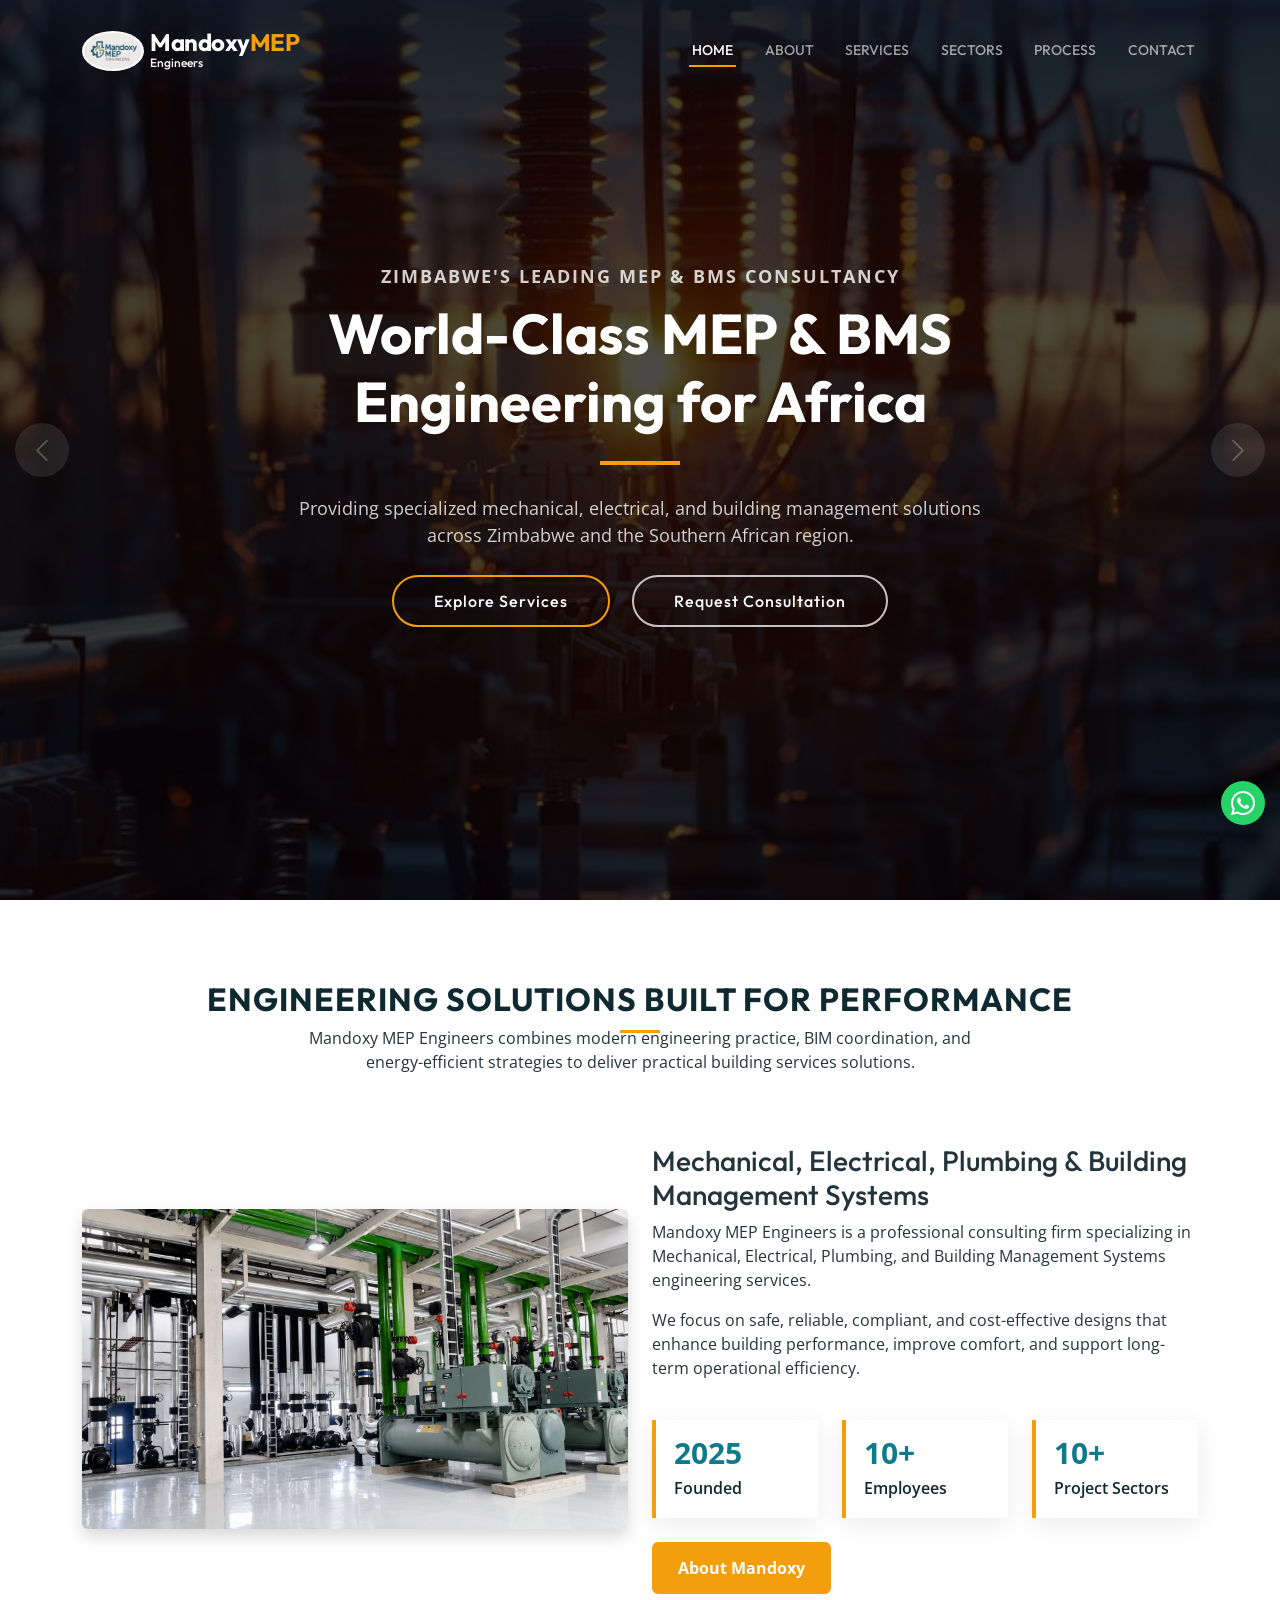
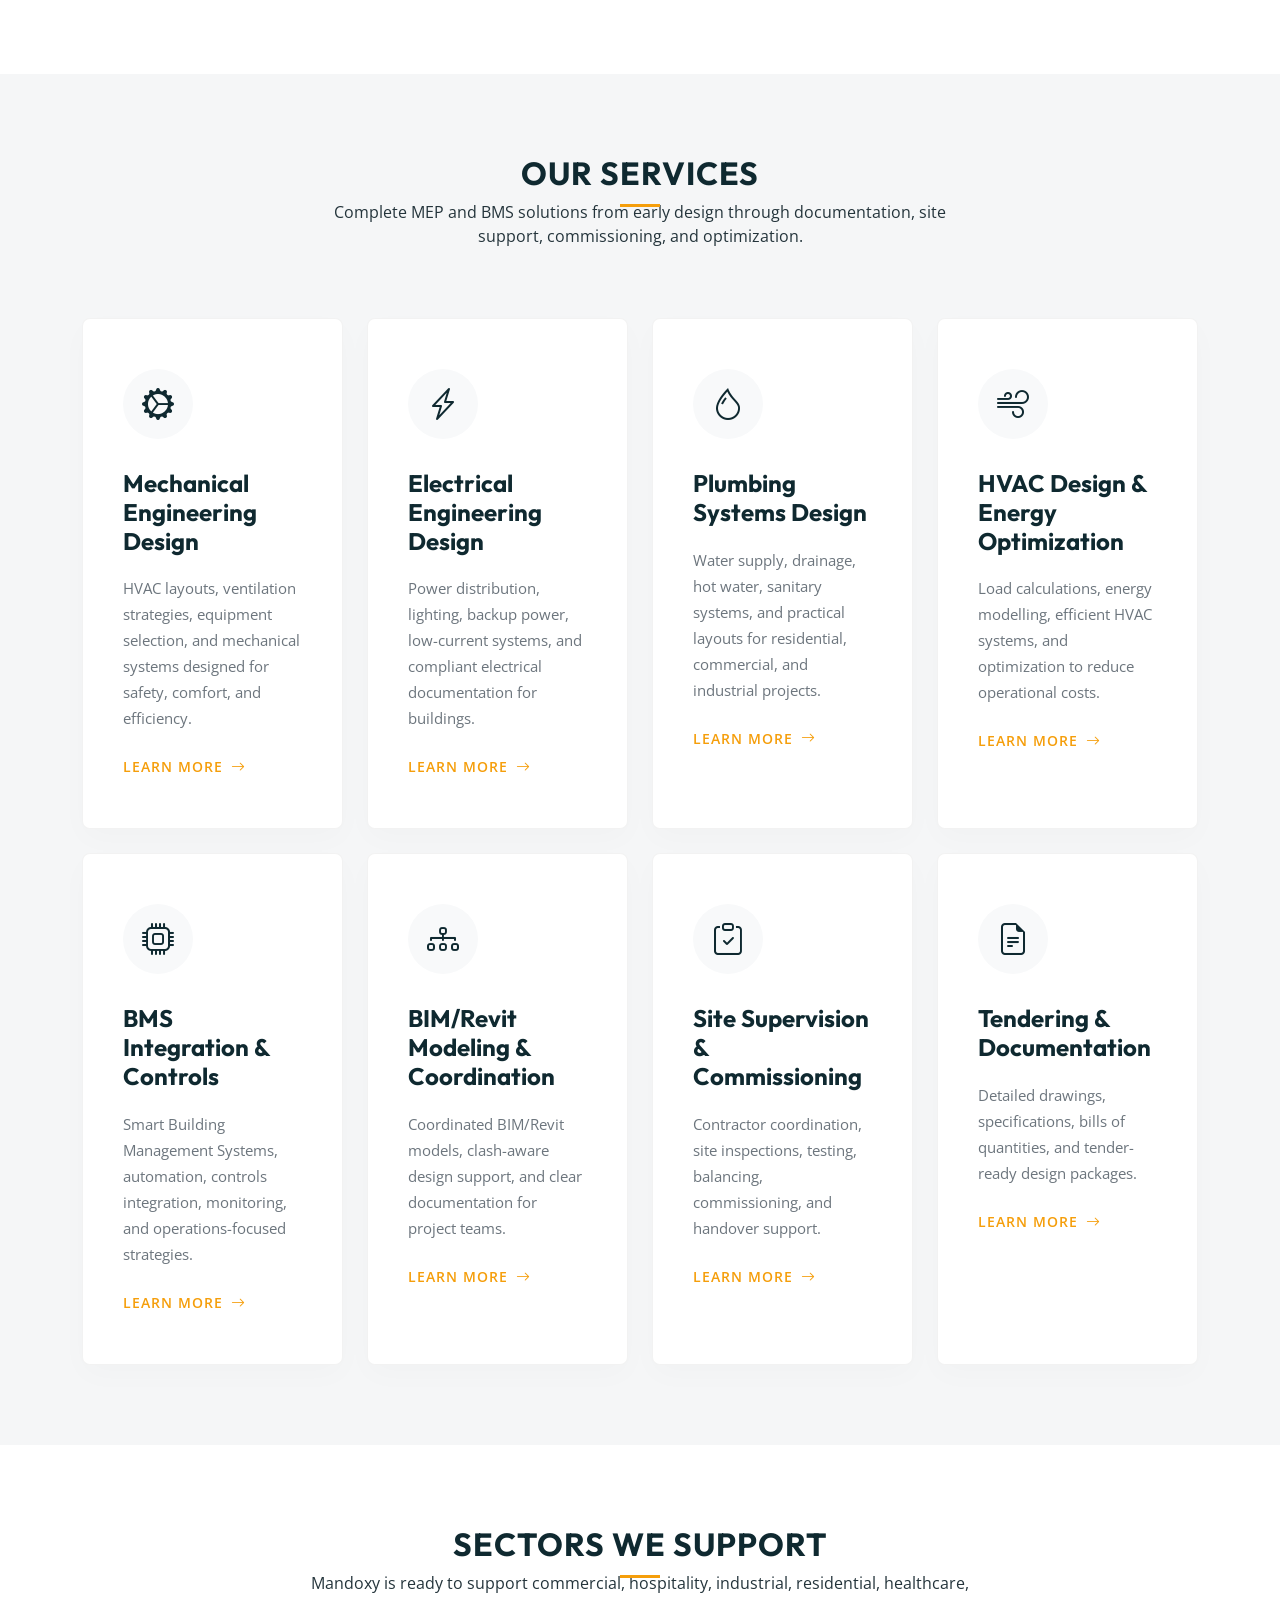
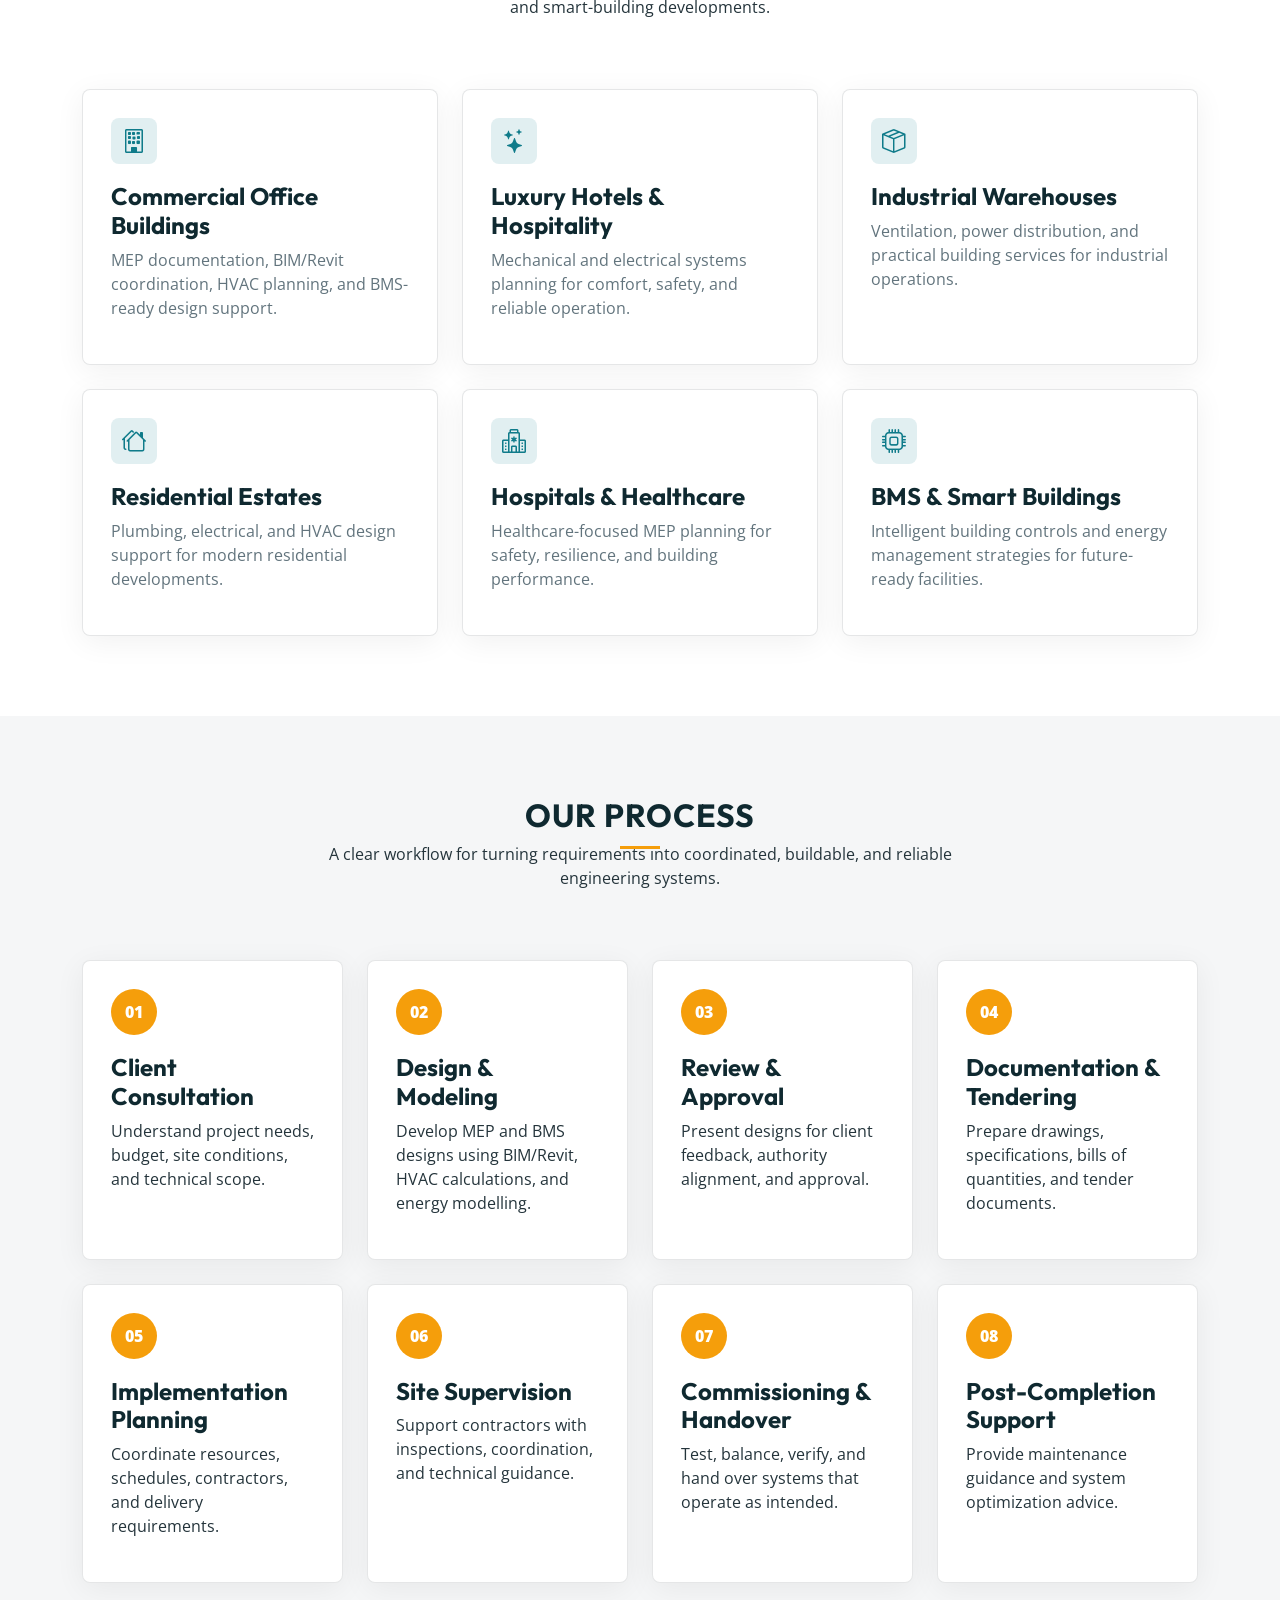
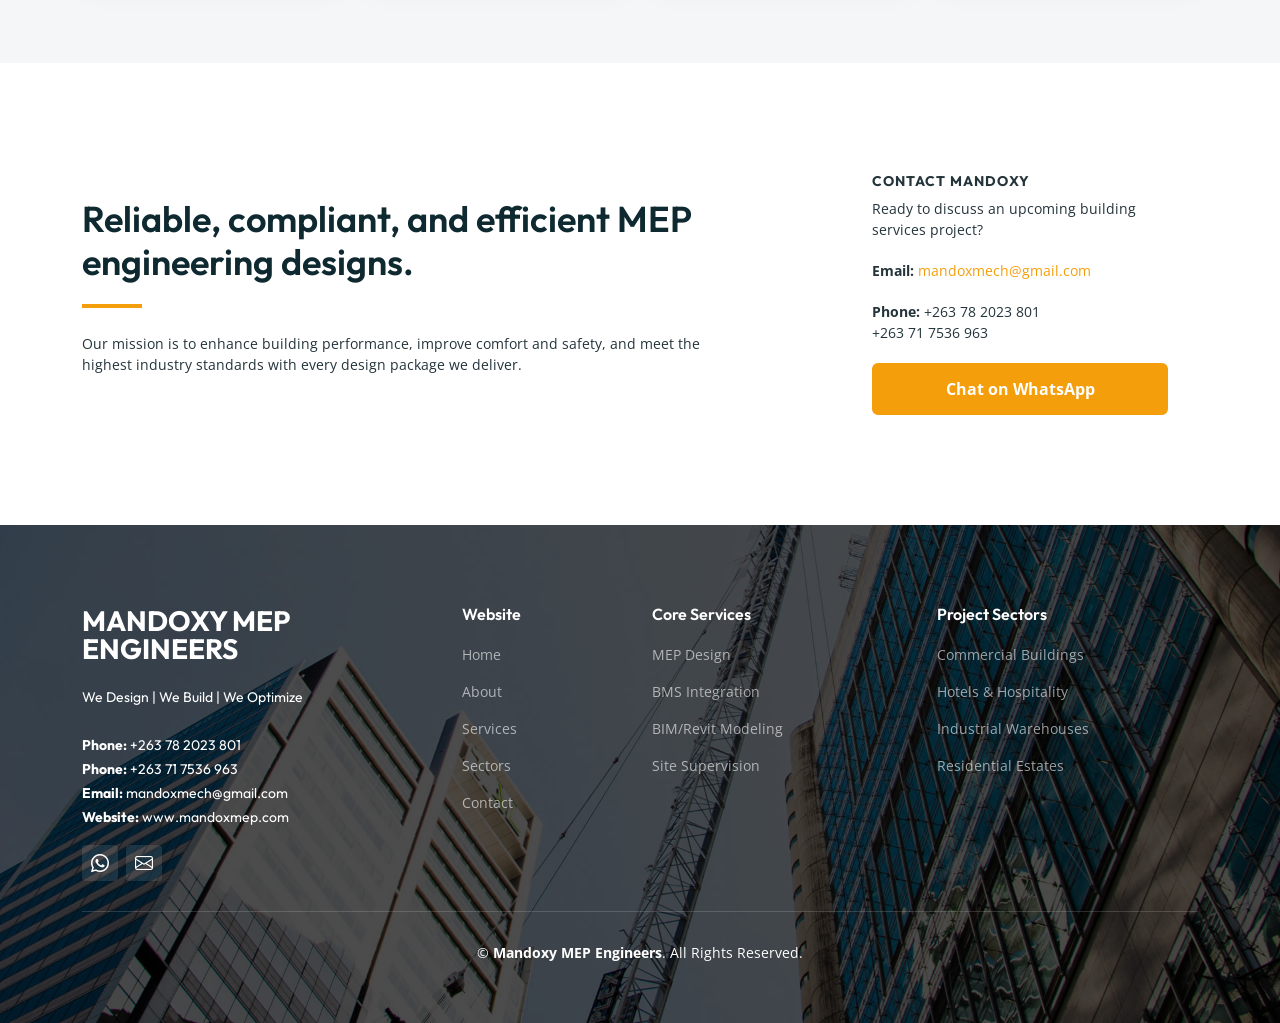
==== commit 80cff7de: "Update site branding and responsive navbar" ====
--- a/index.html
+++ b/index.html
@@ -53,7 +53,7 @@
     <div class="container-fluid container-xl d-flex align-items-center justify-content-between">
       <a href="index.html" class="logo d-flex align-items-center">
         <img src="assets/img/mandox-logo.jpg" alt="Mandoxy MEP Engineers logo" class="mandox-logo-img">
-        <h1>Mandoxy<span>MEP</span></h1>
+        <h1>Mandoxy<span>MEP</span><small>Engineers</small></h1>
       </a>
 
       <i class="mobile-nav-toggle mobile-nav-show bi bi-list"></i>
@@ -112,8 +112,8 @@
         </div>
         <div class="row gy-4 align-items-center">
           <div class="col-lg-6">
-            <img src="assets/img/about.jpg" class="img-fluid rounded shadow"
-              alt="Engineers reviewing building services design drawings">
+            <img src="assets/img/projects/mep-bim-coordination.png" class="img-fluid rounded shadow"
+              alt="Coordinated mechanical electrical plumbing BIM model">
           </div>
           <div class="col-lg-6">
             <h3>Mechanical, Electrical, Plumbing & Building Management Systems</h3>
--- a/assets/css/main.css
+++ b/assets/css/main.css
@@ -273,15 +273,16 @@
 .header {
   z-index: 997;
   position: fixed;
-  padding: 30px 0;
+  padding: clamp(16px, 3vw, 30px) 0;
   top: 0;
   left: 0;
   right: 0;
-  transition: background-color 0.4s ease, padding 0.4s ease, box-shadow 0.4s ease;
+  background: linear-gradient(180deg, rgba(17, 24, 39, 0.75) 0%, rgba(17, 24, 39, 0) 100%);
+  transition: background 0.4s ease, padding 0.4s ease, box-shadow 0.4s ease;
 }
 
 .header.header-scrolled {
-  background-color: rgba(17, 24, 39, 0.8);
+  background: rgba(17, 24, 39, 0.88);
   backdrop-filter: blur(15px);
   -webkit-backdrop-filter: blur(15px);
   padding: 14px 0;
@@ -289,26 +290,39 @@
 }
 
 .header .logo img {
-  max-height: 40px;
+  max-height: clamp(34px, 5vw, 40px);
   margin-right: 6px;
 }
 
 .header .logo h1 {
-  font-size: 24px;
+  display: block;
+  font-size: clamp(19px, 4.5vw, 24px);
   font-weight: 700;
   color: #fff;
   margin-bottom: 0;
   font-family: var(--font-primary);
+  line-height: 0.9;
+  white-space: nowrap;
 }
 
 .header .logo h1 span {
   color: var(--color-primary);
+}
+
+.header .logo h1 small {
+  color: #fff;
+  display: block;
+  font-size: clamp(10px, 2.4vw, 12px);
+  font-weight: 500;
+  letter-spacing: 0;
+  line-height: 1.1;
+  margin-top: 3px;
 }
 
 /*--------------------------------------------------------------
 # Desktop Navigation
 --------------------------------------------------------------*/
-@media (min-width: 1280px) {
+@media (min-width: 992px) {
   .navbar {
     padding: 0;
   }
@@ -327,7 +341,7 @@
 
   .navbar>ul>li {
     white-space: nowrap;
-    padding: 10px 0 10px 28px;
+    padding: 10px 0 10px clamp(16px, 2vw, 28px);
   }
 
   .navbar a,
@@ -437,7 +451,7 @@
   }
 }
 
-@media (min-width: 1280px) and (max-width: 1366px) {
+@media (min-width: 992px) and (max-width: 1199px) {
   .navbar .dropdown .dropdown ul {
     left: -90%;
   }
@@ -447,7 +461,7 @@
   }
 }
 
-@media (min-width: 1280px) {
+@media (min-width: 992px) {
 
   .mobile-nav-show,
   .mobile-nav-hide {
@@ -458,13 +472,13 @@
 /*--------------------------------------------------------------
 # Mobile Navigation
 --------------------------------------------------------------*/
-@media (max-width: 1279px) {
+@media (max-width: 991px) {
   .navbar {
     position: fixed;
     top: 0;
     right: -100%;
     width: 100%;
-    max-width: 400px;
+    max-width: min(400px, 86vw);
     bottom: 0;
     transition: 0.3s;
     z-index: 9997;
@@ -473,9 +487,10 @@
   .navbar ul {
     position: absolute;
     inset: 0;
-    padding: 50px 0 10px 0;
+    padding: 72px 0 18px 0;
     margin: 0;
-    background: rgba(0, 0, 0, 0.8);
+    background: rgba(17, 24, 39, 0.96);
+    box-shadow: -16px 0 40px rgba(0, 0, 0, 0.35);
     overflow-y: auto;
     transition: 0.3s;
     z-index: 9998;
@@ -486,7 +501,7 @@
     display: flex;
     align-items: center;
     justify-content: space-between;
-    padding: 10px 20px;
+    padding: 14px 24px;
     font-family: var(--font-primary);
     font-size: 15px;
     font-weight: 500;
@@ -533,7 +548,7 @@
     line-height: 0;
     transition: 0.5s;
     z-index: 9999;
-    padding-right: 10px;
+    padding: 8px 4px 8px 12px;
   }
 
   .mobile-nav-hide {
@@ -544,7 +559,7 @@
     transition: 0.5s;
     position: fixed;
     right: 20px;
-    top: 20px;
+    top: 22px;
     z-index: 9999;
   }
 
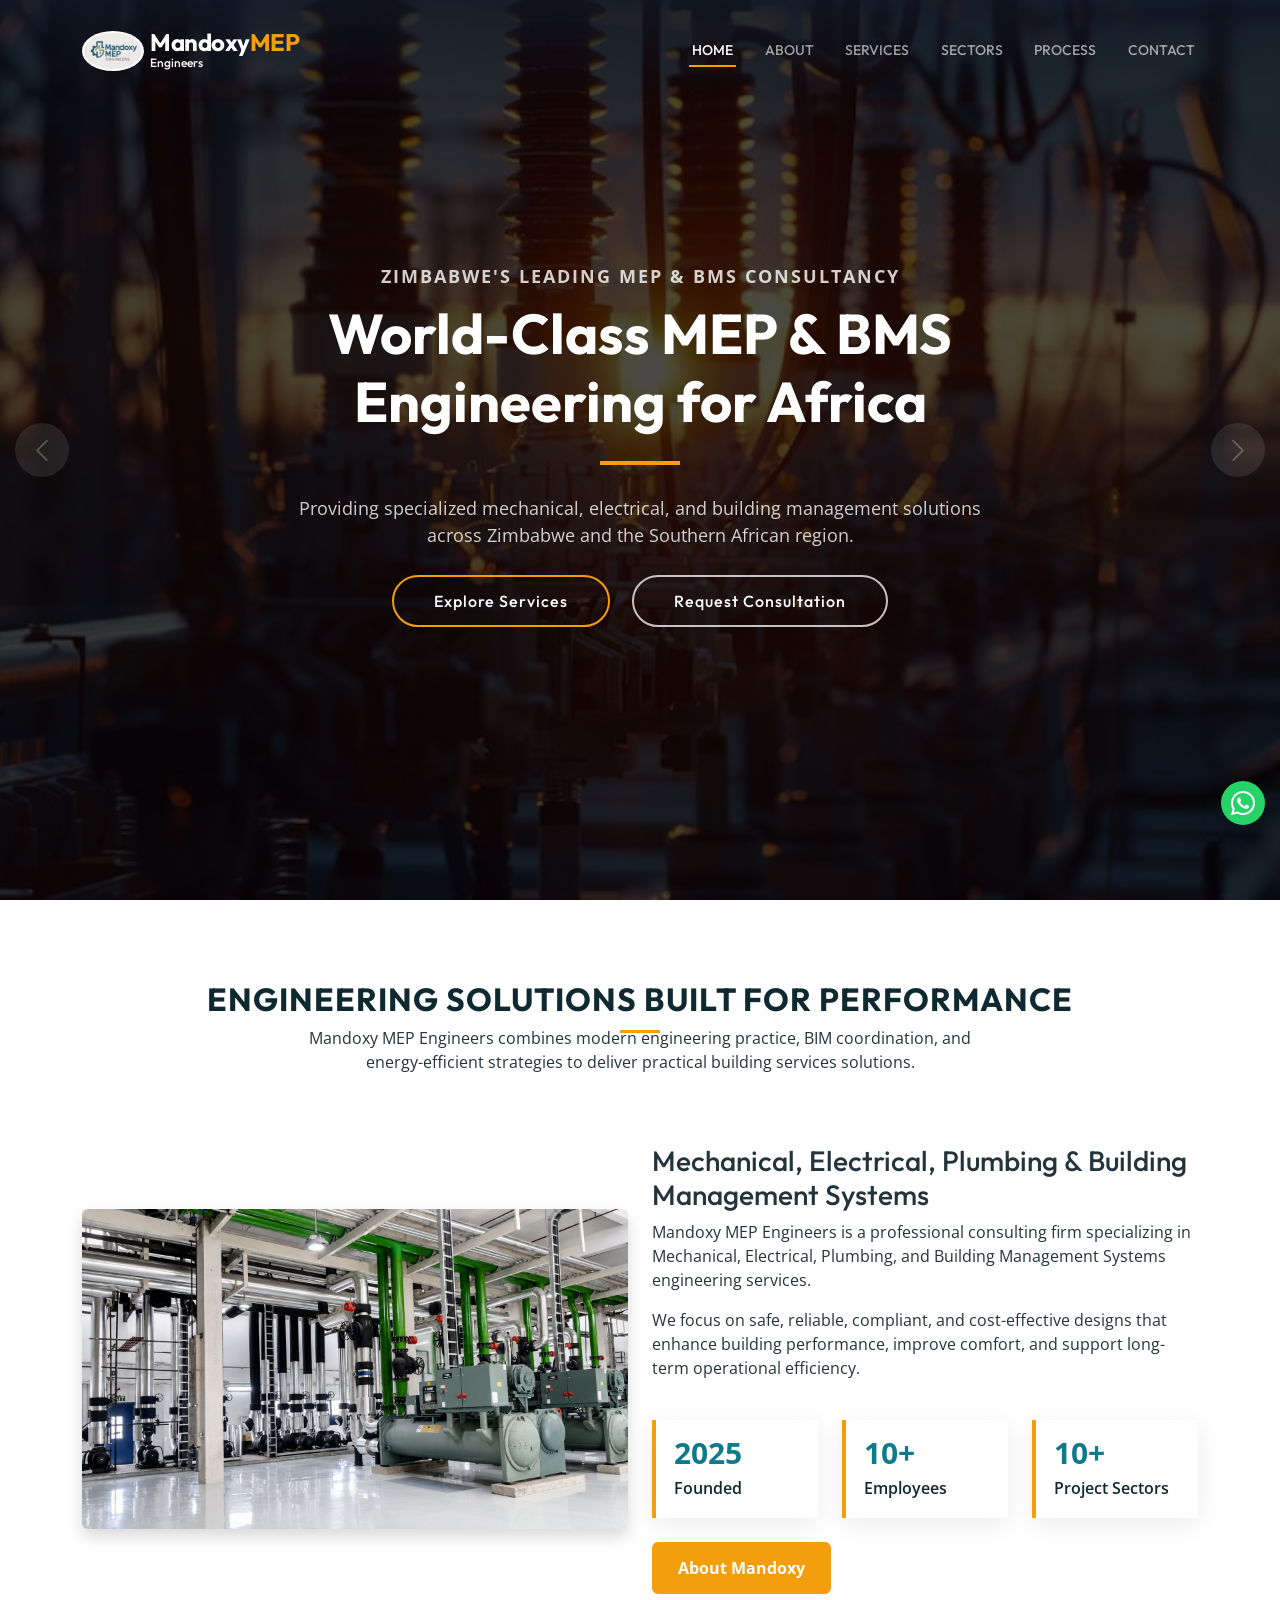
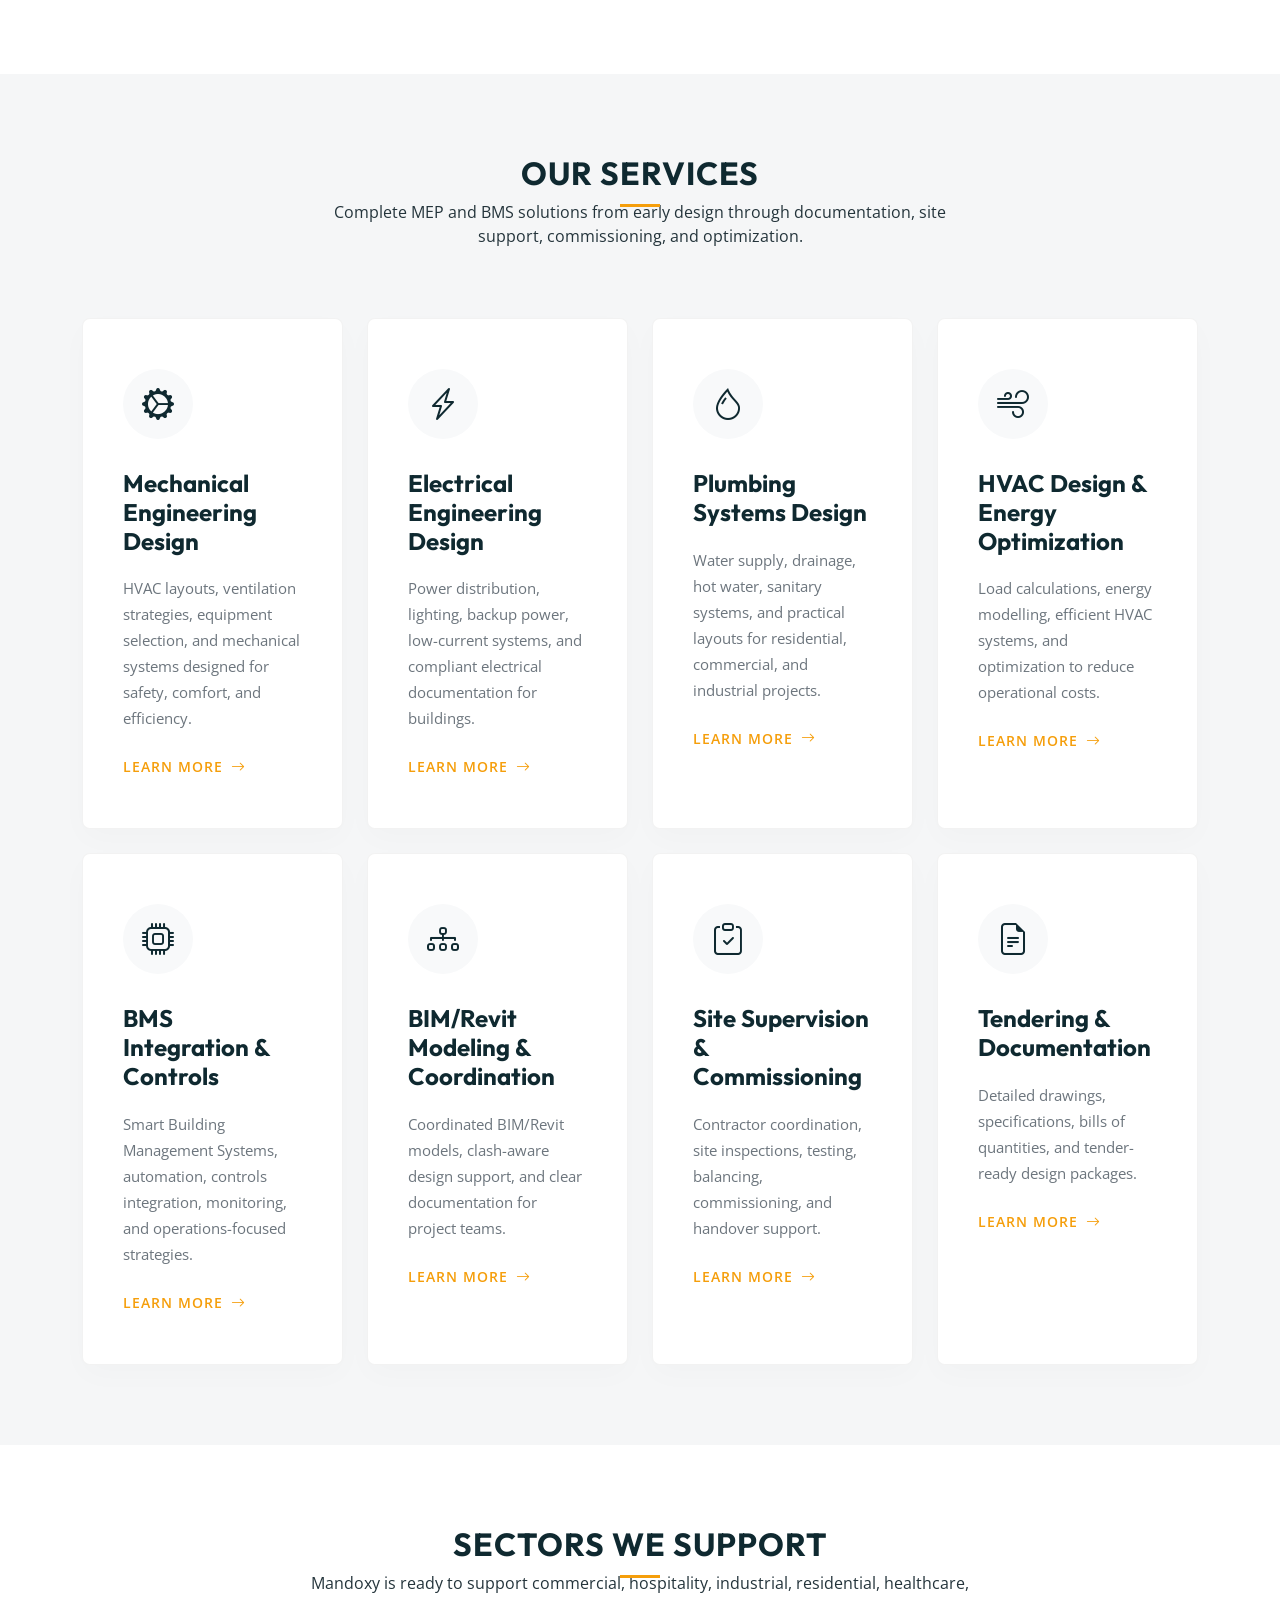
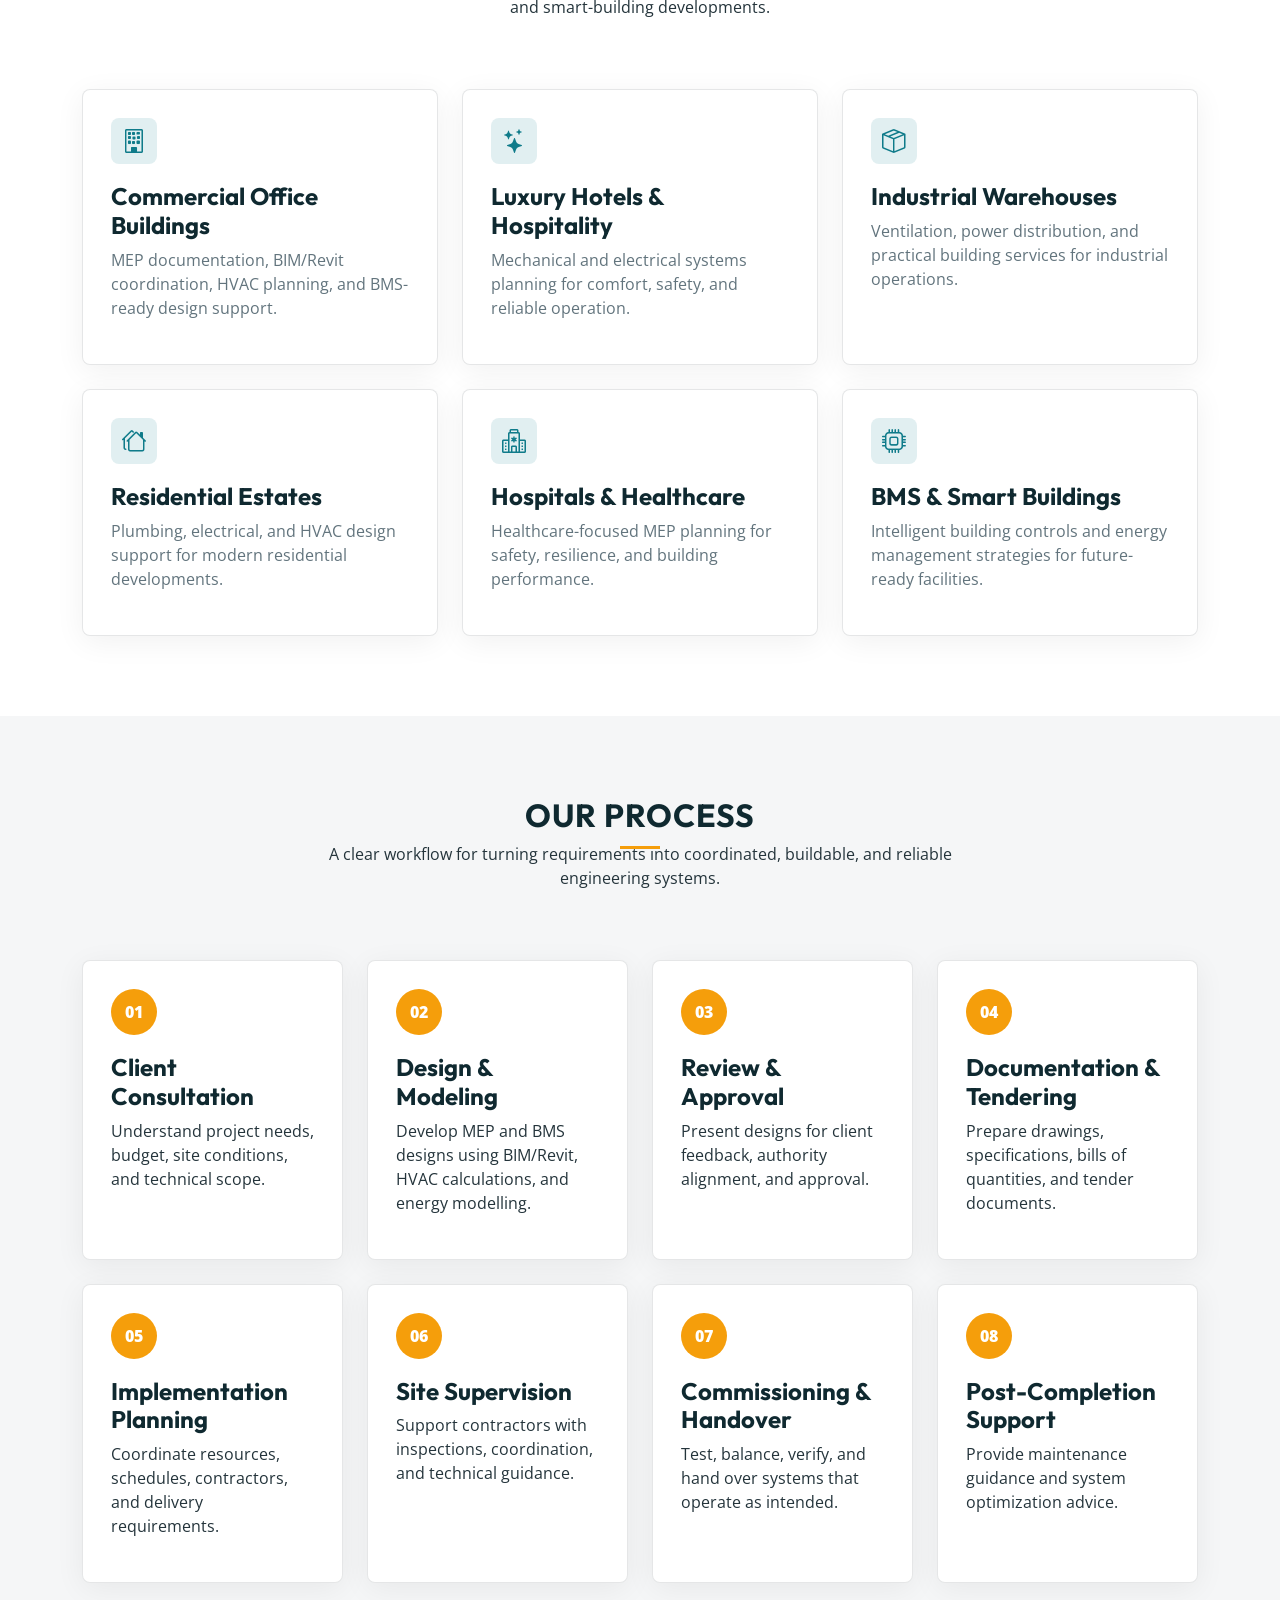
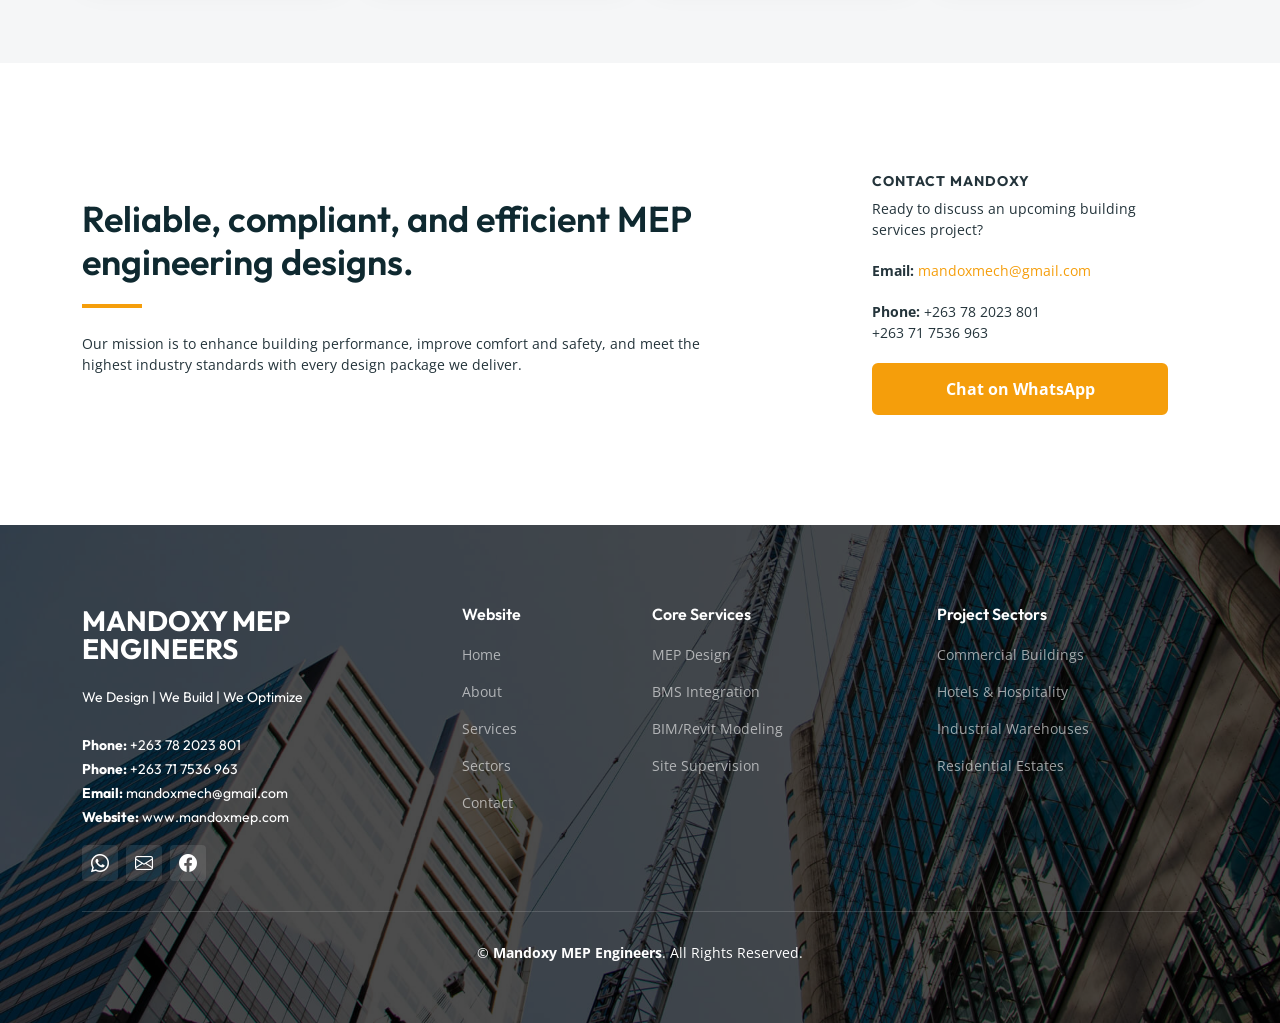
==== commit 119f9ab1: "Add Facebook contact link" ====
--- a/index.html
+++ b/index.html
@@ -363,6 +363,8 @@
                   aria-label="WhatsApp Mandoxy MEP Engineers"><i class="bi bi-whatsapp"></i></a>
                 <a href="mailto:mandoxmech@gmail.com" class="d-flex align-items-center justify-content-center"
                   aria-label="Email Mandoxy MEP Engineers"><i class="bi bi-envelope"></i></a>
+                <a href="https://www.facebook.com/share/18encXAMbG/" class="d-flex align-items-center justify-content-center"
+                  target="_blank" rel="noopener" aria-label="Facebook Mandoxy MEP Engineers"><i class="bi bi-facebook"></i></a>
               </div>
             </div>
           </div>
--- a/assets/css/main.css
+++ b/assets/css/main.css
@@ -2840,6 +2840,28 @@
 
 .btn-brand-outline:hover {
   color: #fff;
+}
+
+.contact-actions {
+  display: flex;
+  flex-wrap: wrap;
+  gap: 12px;
+  margin-top: 18px;
+}
+
+.contact-actions .btn-brand {
+  align-items: center;
+  display: inline-flex;
+  gap: 8px;
+  justify-content: center;
+  margin: 0;
+  min-height: 48px;
+  padding: 12px 20px;
+}
+
+.contact-actions .btn-brand i {
+  font-size: 17px;
+  line-height: 1;
 }
 
 .stat-box {
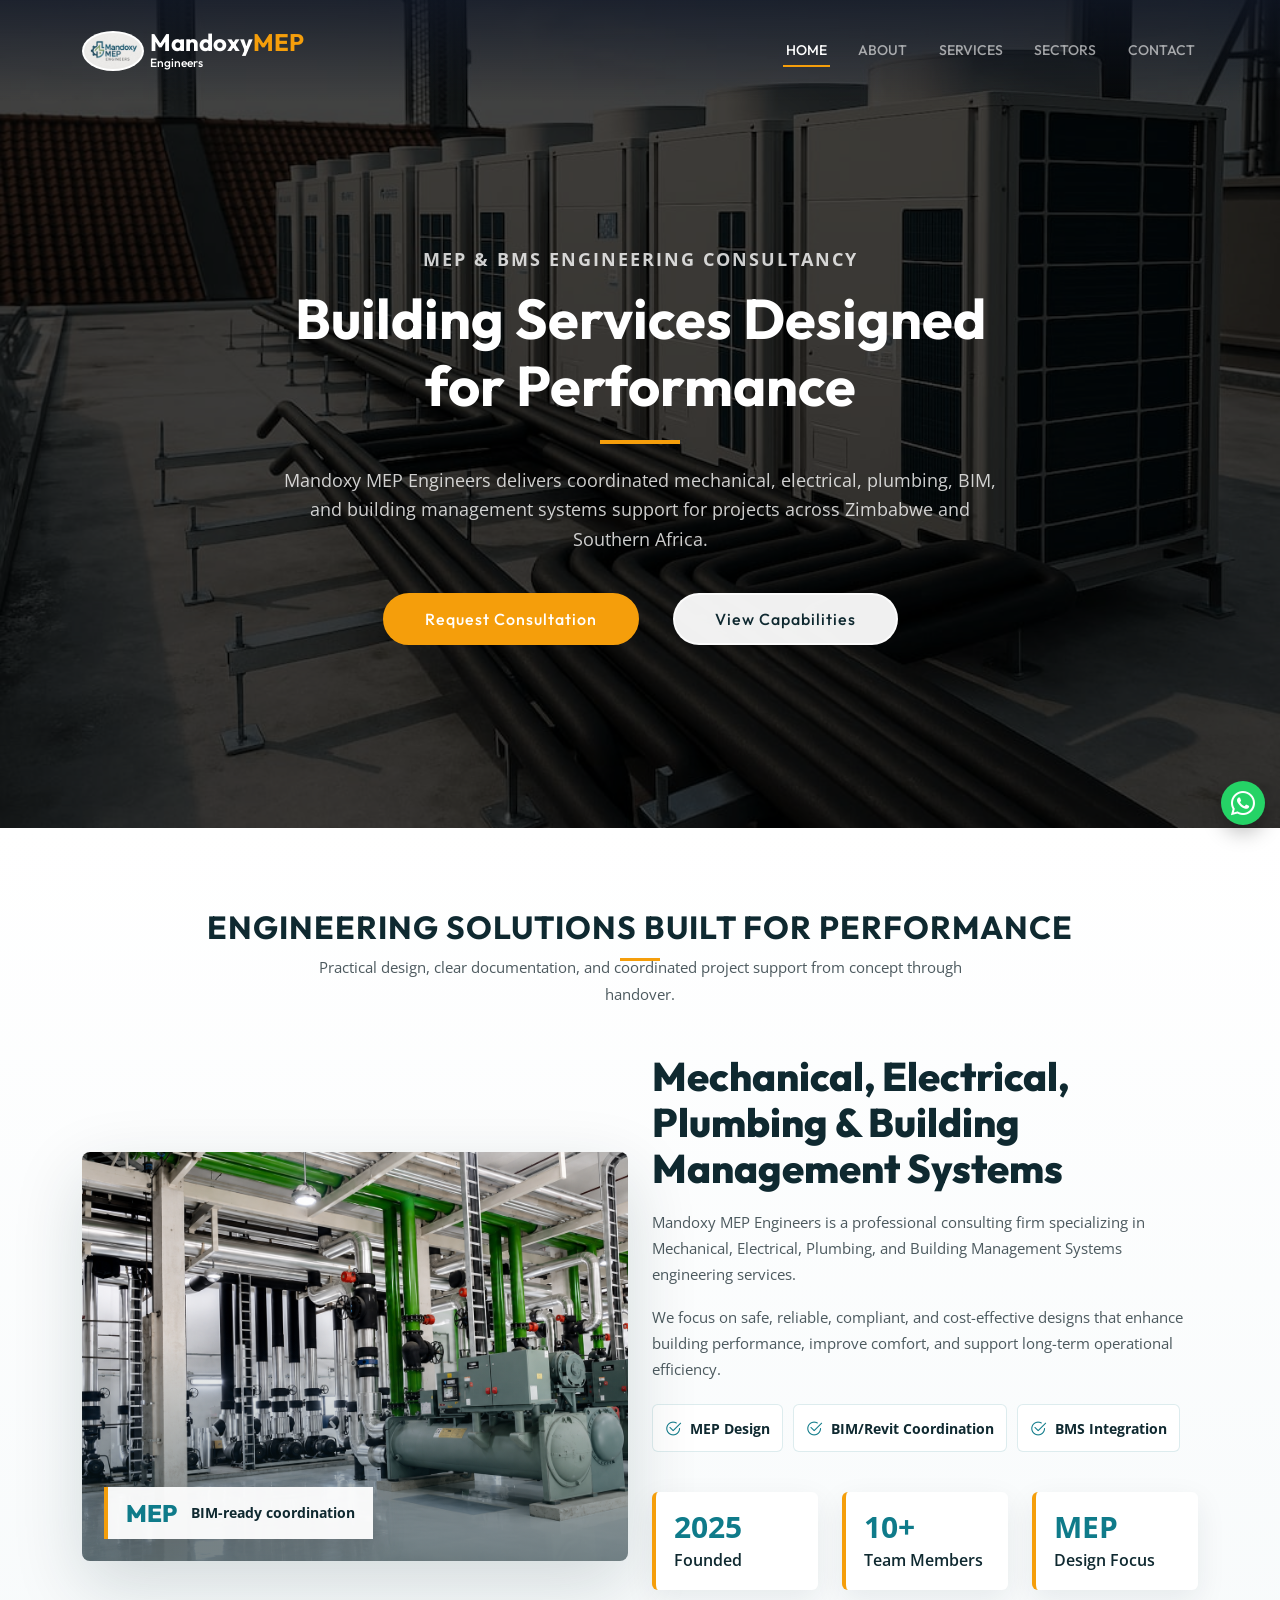
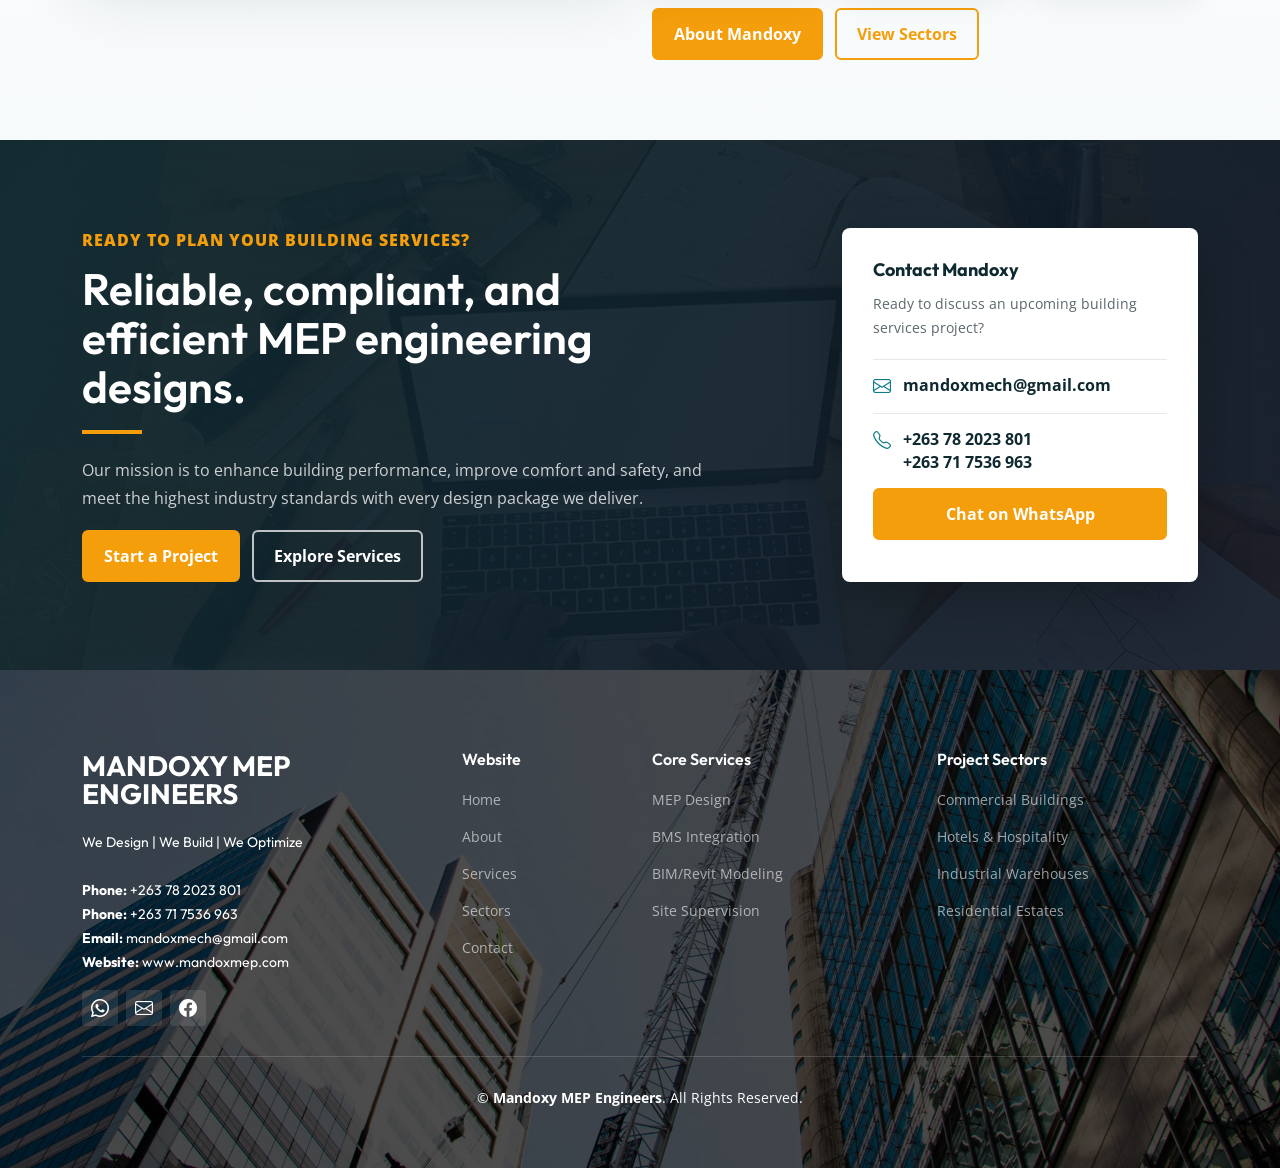
==== commit c66ea062: "." ====
--- a/index.html
+++ b/index.html
@@ -12,28 +12,50 @@
   <meta
     content="MEP engineers, BMS engineering, HVAC design, electrical engineering, plumbing systems, BIM, Revit, Zimbabwe, Mandoxy"
     name="keywords">
+  <meta name="robots" content="index, follow">
+  <link rel="canonical" href="https://www.mandoxmep.com/">
+  <meta property="og:locale" content="en_ZW">
+  <meta property="og:type" content="website">
+  <meta property="og:site_name" content="Mandoxy MEP Engineers">
+  <meta property="og:title" content="Mandoxy MEP Engineers | MEP & BMS Engineering Consultancy">
+  <meta property="og:description" content="Professional MEP design, BMS integration, BIM/Revit coordination, site supervision, and commissioning support across Zimbabwe and Southern Africa.">
+  <meta property="og:url" content="https://www.mandoxmep.com/">
+  <meta property="og:image" content="https://www.mandoxmep.com/assets/img/hero-carousel/hero-carousel-3.jpg">
+  <meta name="twitter:card" content="summary_large_image">
+  <meta name="twitter:title" content="Mandoxy MEP Engineers | MEP & BMS Engineering Consultancy">
+  <meta name="twitter:description" content="Professional MEP and BMS engineering services for commercial, residential, industrial, hospitality, healthcare, and smart-building projects.">
+  <meta name="twitter:image" content="https://www.mandoxmep.com/assets/img/hero-carousel/hero-carousel-3.jpg">
 
   <link href="assets/img/mandox-favicon.jpg" rel="icon">
   <link href="assets/img/mandox-logo.jpg" rel="apple-touch-icon">
+  <link rel="preload" as="image" href="assets/img/hero-carousel/hero-carousel-3.jpg">
+  <link rel="preconnect" href="https://fonts.googleapis.com">
+  <link rel="preconnect" href="https://fonts.gstatic.com" crossorigin>
 
   <link
-    href="https://fonts.googleapis.com/css2?family=Open+Sans:ital,wght@0,300;0,400;0,500;0,600;0,700;1,300;1,400;1,600;1,700&family=Roboto:ital,wght@0,300;0,400;0,500;0,600;0,700;1,300;1,400;1,500;1,600;1,700&family=Outfit:wght@300;400;500;600;700;800&display=swap"
+    href="https://fonts.googleapis.com/css2?family=Open+Sans:wght@400;600;700&family=Outfit:wght@400;500;600;700;800&display=swap"
     rel="stylesheet">
 
   <link href="assets/vendor/bootstrap/css/bootstrap.min.css" rel="stylesheet">
   <link href="assets/vendor/bootstrap-icons/bootstrap-icons.css" rel="stylesheet">
-  <link href="assets/vendor/aos/aos.css" rel="stylesheet">
 
   <link href="assets/css/main.css" rel="stylesheet">
   <script type="application/ld+json">
   {
     "@context": "https://schema.org",
-    "@type": "ProfessionalService",
+    "@type": ["ProfessionalService", "LocalBusiness"],
     "name": "Mandoxy MEP Engineers",
+    "legalName": "Mandoxy MEP Engineers",
     "url": "https://www.mandoxmep.com",
+    "logo": "https://www.mandoxmep.com/assets/img/mandox-logo.jpg",
+    "image": "https://www.mandoxmep.com/assets/img/hero-carousel/hero-carousel-3.jpg",
     "email": "mandoxmech@gmail.com",
     "telephone": ["+263782023801", "+263717536963"],
     "areaServed": ["Zimbabwe", "Southern Africa"],
+    "address": {
+      "@type": "PostalAddress",
+      "addressCountry": "ZW"
+    },
     "description": "Mechanical, Electrical, Plumbing and Building Management Systems engineering services for residential, commercial, industrial and hospitality projects.",
     "slogan": "We Design | We Build | We Optimize",
     "serviceType": [
@@ -42,7 +64,37 @@
       "BIM/Revit modeling and coordination",
       "Energy modeling and optimization",
       "Site supervision and commissioning"
-    ]
+    ],
+    "sameAs": [
+      "https://www.facebook.com/share/18encXAMbG/"
+    ],
+    "hasOfferCatalog": {
+      "@type": "OfferCatalog",
+      "name": "Mandoxy MEP Engineering Services",
+      "itemListElement": [
+        { "@type": "Offer", "itemOffered": { "@type": "Service", "name": "Mechanical Engineering Design" } },
+        { "@type": "Offer", "itemOffered": { "@type": "Service", "name": "Electrical Engineering Design" } },
+        { "@type": "Offer", "itemOffered": { "@type": "Service", "name": "Plumbing Systems Design" } },
+        { "@type": "Offer", "itemOffered": { "@type": "Service", "name": "BMS Integration and Controls" } },
+        { "@type": "Offer", "itemOffered": { "@type": "Service", "name": "BIM/Revit Modeling and Coordination" } }
+      ]
+    }
+  }
+  </script>
+  <script type="application/ld+json">
+  {
+    "@context": "https://schema.org",
+    "@type": "WebSite",
+    "name": "Mandoxy MEP Engineers",
+    "url": "https://www.mandoxmep.com/",
+    "publisher": {
+      "@type": "Organization",
+      "name": "Mandoxy MEP Engineers",
+      "logo": {
+        "@type": "ImageObject",
+        "url": "https://www.mandoxmep.com/assets/img/mandox-logo.jpg"
+      }
+    }
   }
   </script>
 </head>
@@ -64,7 +116,6 @@
           <li><a href="about.html">About</a></li>
           <li><a href="services.html">Services</a></li>
           <li><a href="projects.html">Sectors</a></li>
-          <li><a href="index.html#process">Process</a></li>
           <li><a href="contact.html">Contact</a></li>
         </ul>
       </nav>
@@ -77,43 +128,42 @@
       <div class="container">
         <div class="row justify-content-center">
           <div class="col-lg-8 text-center">
-            <p class="eyebrow" data-aos="fade-down">Zimbabwe's Leading MEP & BMS Consultancy</p>
-            <h2 data-aos="fade-down">World-Class <span>MEP & BMS</span> Engineering for Africa</h2>
-            <p data-aos="fade-up">Providing specialized mechanical, electrical, and building management solutions across
-              Zimbabwe and the Southern African region.</p>
-            <a data-aos="fade-up" data-aos-delay="200" href="services.html" class="btn-get-started">Explore Services</a>
-            <a data-aos="fade-up" data-aos-delay="300" href="contact.html" class="btn-get-started ms-2">Request
-              Consultation</a>
+            <p class="eyebrow">MEP & BMS Engineering Consultancy</p>
+            <h2>Building Services Designed for Performance</h2>
+            <p>Mandoxy MEP Engineers delivers coordinated mechanical, electrical, plumbing, BIM, and
+              building management systems support for projects across Zimbabwe and Southern Africa.</p>
+            <div class="hero-actions">
+              <a href="contact.html" class="btn-get-started">Request Consultation</a>
+              <a href="services.html" class="btn-get-started btn-hero-secondary">View Capabilities</a>
+            </div>
           </div>
         </div>
       </div>
     </div>
 
     <div id="hero-carousel" class="carousel slide" data-bs-ride="carousel" data-bs-interval="5000">
-      <div class="carousel-item active" style="background-image: url(assets/img/hero-carousel/hero-carousel-1.jpg)">
-      </div>
-      <div class="carousel-item" style="background-image: url(assets/img/hero-carousel/hero-carousel-2.jpg)"></div>
-      <div class="carousel-item" style="background-image: url(assets/img/hero-carousel/hero-carousel-3.jpg)"></div>
-      <div class="carousel-item" style="background-image: url(assets/img/hero-carousel/hero-carousel-4.jpg)"></div>
-      <a class="carousel-control-prev" href="#hero-carousel" role="button" data-bs-slide="prev"><span
-          class="carousel-control-prev-icon bi bi-chevron-left" aria-hidden="true"></span></a>
-      <a class="carousel-control-next" href="#hero-carousel" role="button" data-bs-slide="next"><span
-          class="carousel-control-next-icon bi bi-chevron-right" aria-hidden="true"></span></a>
+      <div class="carousel-item active" style="background-image: url(assets/img/hero-carousel/hero-carousel-3.jpg)">
+      </div>
     </div>
   </section>
 
   <main id="main">
-    <section id="about" class="constructions">
-      <div class="container" data-aos="fade-up">
-        <div class="section-header">
+    <section id="about" class="home-overview constructions">
+      <div class="container">
+        <div class="section-header compact-header">
           <h2>Engineering Solutions Built for Performance</h2>
-          <p>Mandoxy MEP Engineers combines modern engineering practice, BIM coordination, and energy-efficient
-            strategies to deliver practical building services solutions.</p>
+          <p>Practical design, clear documentation, and coordinated project support from concept through handover.</p>
         </div>
         <div class="row gy-4 align-items-center">
           <div class="col-lg-6">
-            <img src="assets/img/projects/mep-bim-coordination.png" class="img-fluid rounded shadow"
-              alt="Coordinated mechanical electrical plumbing BIM model">
+            <div class="overview-media">
+              <img src="assets/img/projects/mep-bim-coordination.png" class="img-fluid"
+                alt="Coordinated mechanical electrical plumbing BIM model">
+              <div class="overview-badge">
+                <span>MEP</span>
+                <strong>BIM-ready coordination</strong>
+              </div>
+            </div>
           </div>
           <div class="col-lg-6">
             <h3>Mechanical, Electrical, Plumbing & Building Management Systems</h3>
@@ -121,221 +171,58 @@
               and Building Management Systems engineering services.</p>
             <p>We focus on safe, reliable, compliant, and cost-effective designs that enhance building performance,
               improve comfort, and support long-term operational efficiency.</p>
+            <div class="capability-strip">
+              <span><i class="bi bi-check2-circle"></i> MEP Design</span>
+              <span><i class="bi bi-check2-circle"></i> BIM/Revit Coordination</span>
+              <span><i class="bi bi-check2-circle"></i> BMS Integration</span>
+            </div>
             <div class="row mt-4 gy-3">
               <div class="col-md-4">
                 <div class="stat-box"><strong>2025</strong><span>Founded</span></div>
               </div>
               <div class="col-md-4">
-                <div class="stat-box"><strong>10+</strong><span>Employees</span></div>
+                <div class="stat-box"><strong>10+</strong><span>Team Members</span></div>
               </div>
               <div class="col-md-4">
-                <div class="stat-box"><strong>10+</strong><span>Project Sectors</span></div>
-              </div>
-            </div>
-            <a href="about.html" class="btn-brand mt-4">About Mandoxy</a>
+                <div class="stat-box"><strong>MEP</strong><span>Design Focus</span></div>
+              </div>
+            </div>
+            <div class="contact-actions">
+              <a href="about.html" class="btn-brand">About Mandoxy</a>
+              <a href="projects.html" class="btn-brand btn-brand-outline">View Sectors</a>
+            </div>
           </div>
         </div>
       </div>
     </section>
 
-    <section id="services" class="services section-bg">
-      <div class="container" data-aos="fade-up">
-        <div class="section-header">
-          <h2>Our Services</h2>
-          <p>Complete MEP and BMS solutions from early design through documentation, site support, commissioning, and
-            optimization.</p>
-        </div>
-        <div class="row gy-4">
-          <div class="col-lg-3 col-md-6" data-aos="fade-up" data-aos-delay="100">
-            <div class="service-item position-relative h-100">
-              <div class="icon"><i class="bi bi-gear-wide-connected"></i></div>
-              <h3>Mechanical Engineering Design</h3>
-              <p>HVAC layouts, ventilation strategies, equipment selection, and mechanical systems designed for safety,
-                comfort, and efficiency.</p>
-              <a href="services.html" class="readmore stretched-link">Learn more <i class="bi bi-arrow-right"></i></a>
-            </div>
-          </div>
-
-          <div class="col-lg-3 col-md-6" data-aos="fade-up" data-aos-delay="150">
-            <div class="service-item position-relative h-100">
-              <div class="icon"><i class="bi bi-lightning-charge"></i></div>
-              <h3>Electrical Engineering Design</h3>
-              <p>Power distribution, lighting, backup power, low-current systems, and compliant electrical documentation
-                for buildings.</p>
-              <a href="services.html" class="readmore stretched-link">Learn more <i class="bi bi-arrow-right"></i></a>
-            </div>
-          </div>
-
-          <div class="col-lg-3 col-md-6" data-aos="fade-up" data-aos-delay="200">
-            <div class="service-item position-relative h-100">
-              <div class="icon"><i class="bi bi-droplet"></i></div>
-              <h3>Plumbing Systems Design</h3>
-              <p>Water supply, drainage, hot water, sanitary systems, and practical layouts for residential, commercial,
-                and industrial projects.</p>
-              <a href="services.html" class="readmore stretched-link">Learn more <i class="bi bi-arrow-right"></i></a>
-            </div>
-          </div>
-
-          <div class="col-lg-3 col-md-6" data-aos="fade-up" data-aos-delay="250">
-            <div class="service-item position-relative h-100">
-              <div class="icon"><i class="bi bi-wind"></i></div>
-              <h3>HVAC Design & Energy Optimization</h3>
-              <p>Load calculations, energy modelling, efficient HVAC systems, and optimization to reduce operational
-                costs.</p>
-              <a href="services.html" class="readmore stretched-link">Learn more <i class="bi bi-arrow-right"></i></a>
-            </div>
-          </div>
-
-          <div class="col-lg-3 col-md-6" data-aos="fade-up" data-aos-delay="300">
-            <div class="service-item position-relative h-100">
-              <div class="icon"><i class="bi bi-cpu"></i></div>
-              <h3>BMS Integration & Controls</h3>
-              <p>Smart Building Management Systems, automation, controls integration, monitoring, and operations-focused
-                strategies.</p>
-              <a href="services.html" class="readmore stretched-link">Learn more <i class="bi bi-arrow-right"></i></a>
-            </div>
-          </div>
-
-          <div class="col-lg-3 col-md-6" data-aos="fade-up" data-aos-delay="350">
-            <div class="service-item position-relative h-100">
-              <div class="icon"><i class="bi bi-diagram-3"></i></div>
-              <h3>BIM/Revit Modeling & Coordination</h3>
-              <p>Coordinated BIM/Revit models, clash-aware design support, and clear documentation for project teams.
-              </p>
-              <a href="services.html" class="readmore stretched-link">Learn more <i class="bi bi-arrow-right"></i></a>
-            </div>
-          </div>
-
-          <div class="col-lg-3 col-md-6" data-aos="fade-up" data-aos-delay="400">
-            <div class="service-item position-relative h-100">
-              <div class="icon"><i class="bi bi-clipboard-check"></i></div>
-              <h3>Site Supervision & Commissioning</h3>
-              <p>Contractor coordination, site inspections, testing, balancing, commissioning, and handover support.</p>
-              <a href="services.html" class="readmore stretched-link">Learn more <i class="bi bi-arrow-right"></i></a>
-            </div>
-          </div>
-
-          <div class="col-lg-3 col-md-6" data-aos="fade-up" data-aos-delay="450">
-            <div class="service-item position-relative h-100">
-              <div class="icon"><i class="bi bi-file-earmark-text"></i></div>
-              <h3>Tendering & Documentation</h3>
-              <p>Detailed drawings, specifications, bills of quantities, and tender-ready design packages.</p>
-              <a href="services.html" class="readmore stretched-link">Learn more <i class="bi bi-arrow-right"></i></a>
-            </div>
-          </div>
-        </div>
-      </div>
-    </section>
-
-    <section id="projects" class="projects">
-      <div class="container" data-aos="fade-up">
-        <div class="section-header">
-          <h2>Sectors We Support</h2>
-          <p>Mandoxy is ready to support commercial, hospitality, industrial, residential, healthcare, and smart-building developments.
-          </p>
-        </div>
-        <div class="row gy-4">
-          <div class="col-lg-4 col-md-6" data-aos="fade-up" data-aos-delay="100"><div class="portfolio-proof h-100"><i class="bi bi-building"></i><h4>Commercial Office Buildings</h4><p>MEP documentation, BIM/Revit coordination, HVAC planning, and BMS-ready design support.</p></div></div>
-          <div class="col-lg-4 col-md-6" data-aos="fade-up" data-aos-delay="150"><div class="portfolio-proof h-100"><i class="bi bi-stars"></i><h4>Luxury Hotels & Hospitality</h4><p>Mechanical and electrical systems planning for comfort, safety, and reliable operation.</p></div></div>
-          <div class="col-lg-4 col-md-6" data-aos="fade-up" data-aos-delay="200"><div class="portfolio-proof h-100"><i class="bi bi-box-seam"></i><h4>Industrial Warehouses</h4><p>Ventilation, power distribution, and practical building services for industrial operations.</p></div></div>
-          <div class="col-lg-4 col-md-6" data-aos="fade-up" data-aos-delay="250"><div class="portfolio-proof h-100"><i class="bi bi-houses"></i><h4>Residential Estates</h4><p>Plumbing, electrical, and HVAC design support for modern residential developments.</p></div></div>
-          <div class="col-lg-4 col-md-6" data-aos="fade-up" data-aos-delay="300"><div class="portfolio-proof h-100"><i class="bi bi-hospital"></i><h4>Hospitals & Healthcare</h4><p>Healthcare-focused MEP planning for safety, resilience, and building performance.</p></div></div>
-          <div class="col-lg-4 col-md-6" data-aos="fade-up" data-aos-delay="350"><div class="portfolio-proof h-100"><i class="bi bi-cpu"></i><h4>BMS & Smart Buildings</h4><p>Intelligent building controls and energy management strategies for future-ready facilities.</p></div></div>
-        </div>
-      </div>
-    </section>
-
-    <section id="process" class="alt-services section-bg">
-      <div class="container" data-aos="fade-up">
-        <div class="section-header">
-          <h2>Our Process</h2>
-          <p>A clear workflow for turning requirements into coordinated, buildable, and reliable engineering systems.
-          </p>
-        </div>
-        <div class="row gy-4">
-          <div class="col-lg-3 col-md-6" data-aos="fade-up" data-aos-delay="100">
-            <div class="process-card h-100">
-              <span>01</span>
-              <h4>Client Consultation</h4>
-              <p>Understand project needs, budget, site conditions, and technical scope.</p>
-            </div>
-          </div>
-
-          <div class="col-lg-3 col-md-6" data-aos="fade-up" data-aos-delay="150">
-            <div class="process-card h-100">
-              <span>02</span>
-              <h4>Design & Modeling</h4>
-              <p>Develop MEP and BMS designs using BIM/Revit, HVAC calculations, and energy modelling.</p>
-            </div>
-          </div>
-
-          <div class="col-lg-3 col-md-6" data-aos="fade-up" data-aos-delay="200">
-            <div class="process-card h-100">
-              <span>03</span>
-              <h4>Review & Approval</h4>
-              <p>Present designs for client feedback, authority alignment, and approval.</p>
-            </div>
-          </div>
-
-          <div class="col-lg-3 col-md-6" data-aos="fade-up" data-aos-delay="250">
-            <div class="process-card h-100">
-              <span>04</span>
-              <h4>Documentation & Tendering</h4>
-              <p>Prepare drawings, specifications, bills of quantities, and tender documents.</p>
-            </div>
-          </div>
-
-          <div class="col-lg-3 col-md-6" data-aos="fade-up" data-aos-delay="300">
-            <div class="process-card h-100">
-              <span>05</span>
-              <h4>Implementation Planning</h4>
-              <p>Coordinate resources, schedules, contractors, and delivery requirements.</p>
-            </div>
-          </div>
-
-          <div class="col-lg-3 col-md-6" data-aos="fade-up" data-aos-delay="350">
-            <div class="process-card h-100">
-              <span>06</span>
-              <h4>Site Supervision</h4>
-              <p>Support contractors with inspections, coordination, and technical guidance.</p>
-            </div>
-          </div>
-
-          <div class="col-lg-3 col-md-6" data-aos="fade-up" data-aos-delay="400">
-            <div class="process-card h-100">
-              <span>07</span>
-              <h4>Commissioning & Handover</h4>
-              <p>Test, balance, verify, and hand over systems that operate as intended.</p>
-            </div>
-          </div>
-
-          <div class="col-lg-3 col-md-6" data-aos="fade-up" data-aos-delay="450">
-            <div class="process-card h-100">
-              <span>08</span>
-              <h4>Post-Completion Support</h4>
-              <p>Provide maintenance guidance and system optimization advice.</p>
-            </div>
-          </div>
-        </div>
-      </div>
-    </section>
-
-    <section id="mission" class="get-started">
+    <section id="mission" class="home-cta get-started">
       <div class="container">
         <div class="row justify-content-between gy-4">
-          <div class="col-lg-7 d-flex align-items-center" data-aos="fade-up">
+          <div class="col-lg-7 d-flex align-items-center">
             <div class="content">
+              <span class="eyebrow">Ready to plan your building services?</span>
               <h3>Reliable, compliant, and efficient MEP engineering designs.</h3>
               <p>Our mission is to enhance building performance, improve comfort and safety, and meet the highest
                 industry standards with every design package we deliver.</p>
-            </div>
-          </div>
-          <div class="col-lg-4" data-aos="fade">
+              <div class="contact-actions">
+                <a class="btn-brand" href="contact.html">Start a Project</a>
+                <a class="btn-brand btn-brand-outline" href="services.html">Explore Services</a>
+              </div>
+            </div>
+          </div>
+          <div class="col-lg-4">
             <div class="php-email-form">
               <h3>Contact Mandoxy</h3>
               <p>Ready to discuss an upcoming building services project?</p>
-              <p><strong>Email:</strong> <a href="mailto:mandoxmech@gmail.com">mandoxmech@gmail.com</a></p>
-              <p><strong>Phone:</strong> +263 78 2023 801<br>+263 71 7536 963</p>
+              <div class="contact-line">
+                <i class="bi bi-envelope"></i>
+                <a href="mailto:mandoxmech@gmail.com">mandoxmech@gmail.com</a>
+              </div>
+              <div class="contact-line">
+                <i class="bi bi-telephone"></i>
+                <span>+263 78 2023 801<br>+263 71 7536 963</span>
+              </div>
               <a class="btn-brand w-100 text-center" href="https://wa.me/263782023801">Chat on WhatsApp</a>
             </div>
           </div>
@@ -416,10 +303,7 @@
     aria-label="Chat on WhatsApp"><i class="bi bi-whatsapp"></i></a>
   <a href="#" class="scroll-top d-flex align-items-center justify-content-center"><i
       class="bi bi-arrow-up-short"></i></a>
-  <div id="preloader"></div>
-
   <script src="assets/vendor/bootstrap/js/bootstrap.bundle.min.js"></script>
-  <script src="assets/vendor/aos/aos.js"></script>
   <script src="assets/js/main.js"></script>
 </body>
 
--- a/assets/css/main.css
+++ b/assets/css/main.css
@@ -213,61 +213,6 @@
 }
 
 /*--------------------------------------------------------------
-# Preloader
---------------------------------------------------------------*/
-#preloader {
-  position: fixed;
-  inset: 0;
-  z-index: 999999;
-  overflow: hidden;
-  background: #fff;
-  transition: all 0.6s ease-out;
-}
-
-#preloader:before {
-  content: "";
-  position: fixed;
-  top: calc(50% - 30px);
-  left: calc(50% - 30px);
-  border: 6px solid #fff;
-  border-color: var(--color-primary) transparent var(--color-primary) transparent;
-  border-radius: 50%;
-  width: 60px;
-  height: 60px;
-  -webkit-animation: animate-preloader 1.5s linear infinite;
-  animation: animate-preloader 1.5s linear infinite;
-}
-
-@-webkit-keyframes animate-preloader {
-  0% {
-    transform: rotate(0deg);
-  }
-
-  100% {
-    transform: rotate(360deg);
-  }
-}
-
-@keyframes animate-preloader {
-  0% {
-    transform: rotate(0deg);
-  }
-
-  100% {
-    transform: rotate(360deg);
-  }
-}
-
-/*--------------------------------------------------------------
-# Disable aos animation delay on mobile devices
---------------------------------------------------------------*/
-@media screen and (max-width: 768px) {
-  [data-aos-delay] {
-    transition-delay: 0 !important;
-  }
-}
-
-/*--------------------------------------------------------------
 # Header
 --------------------------------------------------------------*/
 .header {
@@ -878,211 +823,6 @@
 }
 
 /*--------------------------------------------------------------
-# Features Section
---------------------------------------------------------------*/
-.features .nav-tabs {
-  border: 0;
-}
-
-.features .nav-link {
-  padding: 15px 0;
-  transition: 0.3s;
-  color: var(--color-secondary);
-  border-radius: 0;
-  display: flex;
-  align-items: center;
-  justify-content: center;
-  cursor: pointer;
-  height: 100%;
-  border: 0;
-  border-bottom: 4px solid #e2e4e6;
-}
-
-.features .nav-link i {
-  padding-right: 15px;
-  font-size: 48px;
-}
-
-.features .nav-link h4 {
-  font-size: 18px;
-  font-weight: 600;
-  margin: 0;
-}
-
-@media (max-width: 575px) {
-  .features .nav-link h4 {
-    font-size: 16px;
-  }
-}
-
-.features .nav-link:hover {
-  color: var(--color-primary);
-}
-
-.features .nav-link.active {
-  color: var(--color-primary);
-  background-color: transparent;
-  border-color: var(--color-primary);
-}
-
-.features .tab-content {
-  margin-top: 30px;
-}
-
-.features .tab-pane h3 {
-  font-weight: 700;
-  font-size: 32px;
-  position: relative;
-  margin-bottom: 20px;
-  padding-bottom: 20px;
-}
-
-.features .tab-pane h3:after {
-  content: "";
-  position: absolute;
-  display: block;
-  width: 60px;
-  height: 3px;
-  background: var(--color-primary);
-  left: 0;
-  bottom: 0;
-}
-
-.features .tab-pane ul {
-  list-style: none;
-  padding: 0;
-}
-
-.features .tab-pane ul li {
-  padding-top: 10px;
-}
-
-.features .tab-pane ul i {
-  font-size: 20px;
-  padding-right: 4px;
-  color: var(--color-primary);
-}
-
-.features .tab-pane p:last-child {
-  margin-bottom: 0;
-}
-
-/*--------------------------------------------------------------
-# Testimonials Section
---------------------------------------------------------------*/
-.testimonials .testimonial-wrap {
-  padding-left: 50px;
-}
-
-.testimonials .testimonials-carousel,
-.testimonials .testimonials-slider {
-  overflow: hidden;
-}
-
-.testimonials .testimonial-item {
-  box-sizing: content-box;
-  padding: 30px 30px 30px 60px;
-  margin: 0 15px 30px 0;
-  min-height: 200px;
-  box-shadow: 0px 2px 20px rgba(82, 86, 94, 0.1);
-  position: relative;
-  background: #fff;
-}
-
-.testimonials .testimonial-item .testimonial-img {
-  width: 90px;
-  border-radius: 10px;
-  border: 6px solid #fff;
-  position: absolute;
-  left: -45px;
-}
-
-.testimonials .testimonial-item h3 {
-  font-size: 18px;
-  font-weight: bold;
-  margin: 10px 0 5px 0;
-  color: #000;
-}
-
-.testimonials .testimonial-item h4 {
-  font-size: 14px;
-  color: #999;
-  margin: 0;
-}
-
-.testimonials .testimonial-item .stars {
-  margin: 10px 0;
-}
-
-.testimonials .testimonial-item .stars i {
-  color: #ffc107;
-  margin: 0 1px;
-}
-
-.testimonials .testimonial-item .quote-icon-left,
-.testimonials .testimonial-item .quote-icon-right {
-  color: #ffd565;
-  font-size: 26px;
-  line-height: 0;
-}
-
-.testimonials .testimonial-item .quote-icon-left {
-  display: inline-block;
-  left: -5px;
-  position: relative;
-}
-
-.testimonials .testimonial-item .quote-icon-right {
-  display: inline-block;
-  right: -5px;
-  position: relative;
-  top: 10px;
-  transform: scale(-1, -1);
-}
-
-.testimonials .testimonial-item p {
-  font-style: italic;
-  margin: 15px auto 15px auto;
-}
-
-.testimonials .swiper-pagination {
-  margin-top: 20px;
-  position: relative;
-}
-
-.testimonials .swiper-pagination .swiper-pagination-bullet {
-  width: 12px;
-  height: 12px;
-  background-color: #d5d7da;
-  opacity: 1;
-}
-
-.testimonials .swiper-pagination .swiper-pagination-bullet-active {
-  background-color: var(--color-primary);
-}
-
-@media (max-width: 767px) {
-  .testimonials .testimonial-wrap {
-    padding-left: 0;
-  }
-
-  .testimonials .testimonials-carousel,
-  .testimonials .testimonials-slider {
-    overflow: hidden;
-  }
-
-  .testimonials .testimonial-item {
-    padding: 30px;
-    margin: 15px;
-  }
-
-  .testimonials .testimonial-item .testimonial-img {
-    position: static;
-    left: auto;
-  }
-}
-
-/*--------------------------------------------------------------
 # Alt Services Section
 --------------------------------------------------------------*/
 .alt-services .img-bg {
@@ -1384,264 +1124,6 @@
 }
 
 /*--------------------------------------------------------------
-# Servie Cards Section
---------------------------------------------------------------*/
-.services-cards h3 {
-  font-size: 20px;
-  font-weight: 700;
-  color: var(--color-secondary);
-}
-
-.services-cards p {
-  font-size: 15px;
-}
-
-.services-cards ul li {
-  display: flex;
-  align-items: center;
-  font-size: 14px;
-  padding-top: 10px;
-}
-
-.services-cards ul li i {
-  font-size: 16px;
-  color: var(--color-primary);
-  margin-right: 6px;
-}
-
-/*--------------------------------------------------------------
-# Projet Details Section
---------------------------------------------------------------*/
-.project-details .portfolio-details-slider img {
-  width: 100%;
-}
-
-.project-details .portfolio-details-slider .swiper-pagination .swiper-pagination-bullet {
-  width: 12px;
-  height: 12px;
-  background-color: rgba(255, 255, 255, 0.7);
-  opacity: 1;
-}
-
-.project-details .portfolio-details-slider .swiper-pagination .swiper-pagination-bullet-active {
-  background-color: var(--color-primary);
-}
-
-.project-details .swiper-button-prev,
-.project-details .swiper-button-next {
-  width: 48px;
-  height: 48px;
-}
-
-.project-details .swiper-button-prev:after,
-.project-details .swiper-button-next:after {
-  color: rgba(255, 255, 255, 0.8);
-  background-color: rgba(0, 0, 0, 0.2);
-  font-size: 24px;
-  border-radius: 50%;
-  width: 48px;
-  height: 48px;
-  display: flex;
-  align-items: center;
-  justify-content: center;
-  transition: 0.3s;
-}
-
-.project-details .swiper-button-prev:hover:after,
-.project-details .swiper-button-next:hover:after {
-  background-color: rgba(0, 0, 0, 0.6);
-}
-
-@media (max-width: 575px) {
-
-  .project-details .swiper-button-prev,
-  .project-details .swiper-button-next {
-    display: none;
-  }
-}
-
-.project-details .portfolio-info h3 {
-  font-size: 22px;
-  font-weight: 700;
-  margin-bottom: 20px;
-  padding-bottom: 20px;
-  position: relative;
-}
-
-.project-details .portfolio-info h3:after {
-  content: "";
-  position: absolute;
-  display: block;
-  width: 50px;
-  height: 3px;
-  background: var(--color-primary);
-  left: 0;
-  bottom: 0;
-}
-
-.project-details .portfolio-info ul {
-  list-style: none;
-  padding: 0;
-  font-size: 15px;
-}
-
-.project-details .portfolio-info ul li {
-  display: flex;
-  flex-direction: column;
-  padding-bottom: 15px;
-}
-
-.project-details .portfolio-info ul strong {
-  text-transform: uppercase;
-  font-weight: 400;
-  color: #838893;
-  font-size: 14px;
-}
-
-.project-details .portfolio-info .btn-visit {
-  padding: 8px 40px;
-  background: var(--color-primary);
-  color: #fff;
-  border-radius: 50px;
-  transition: 0.3s;
-}
-
-.project-details .portfolio-info .btn-visit:hover {
-  background: #ffc019;
-}
-
-.project-details .portfolio-description h2 {
-  font-size: 26px;
-  font-weight: 700;
-  margin-bottom: 20px;
-  color: var(--color-secondary);
-}
-
-.project-details .portfolio-description p {
-  padding: 0;
-}
-
-.project-details .portfolio-description .testimonial-item {
-  padding: 30px 30px 0 30px;
-  position: relative;
-  background: #f5f6f7;
-  height: 100%;
-  margin-bottom: 50px;
-}
-
-.project-details .portfolio-description .testimonial-item .testimonial-img {
-  width: 90px;
-  border-radius: 50px;
-  border: 6px solid #fff;
-  float: left;
-  margin: 0 10px 0 0;
-}
-
-.project-details .portfolio-description .testimonial-item h3 {
-  font-size: 18px;
-  font-weight: bold;
-  margin: 15px 0 5px 0;
-  padding-top: 20px;
-}
-
-.project-details .portfolio-description .testimonial-item h4 {
-  font-size: 14px;
-  color: #6c757d;
-  margin: 0;
-}
-
-.project-details .portfolio-description .testimonial-item .quote-icon-left,
-.project-details .portfolio-description .testimonial-item .quote-icon-right {
-  color: #ffd565;
-  font-size: 26px;
-  line-height: 0;
-}
-
-.project-details .portfolio-description .testimonial-item .quote-icon-left {
-  display: inline-block;
-  left: -5px;
-  position: relative;
-}
-
-.project-details .portfolio-description .testimonial-item .quote-icon-right {
-  display: inline-block;
-  right: -5px;
-  position: relative;
-  top: 10px;
-  transform: scale(-1, -1);
-}
-
-.project-details .portfolio-description .testimonial-item p {
-  font-style: italic;
-  margin: 0 0 15px 0 0 0;
-  padding: 0;
-}
-
-/*--------------------------------------------------------------
-# Service Details Section
---------------------------------------------------------------*/
-.service-details .services-list {
-  padding: 10px 30px;
-  border: 1px solid #d5d7da;
-  margin-bottom: 20px;
-}
-
-.service-details .services-list a {
-  display: block;
-  line-height: 1;
-  padding: 8px 0 8px 15px;
-  border-left: 3px solid #d9e3e8;
-  margin: 20px 0;
-  color: var(--color-secondary);
-  transition: 0.3s;
-}
-
-.service-details .services-list a.active {
-  font-weight: 700;
-  border-color: var(--color-primary);
-}
-
-.service-details .services-list a:hover {
-  border-color: var(--color-primary);
-}
-
-.service-details .services-img {
-  margin-bottom: 20px;
-}
-
-.service-details h3 {
-  font-size: 28px;
-  font-weight: 700;
-}
-
-.service-details h4 {
-  font-size: 20px;
-  font-weight: 700;
-}
-
-.service-details p {
-  font-size: 15px;
-}
-
-.service-details ul {
-  list-style: none;
-  padding: 0;
-  font-size: 15px;
-}
-
-.service-details ul li {
-  padding: 5px 0;
-  display: flex;
-  align-items: center;
-}
-
-.service-details ul i {
-  font-size: 20px;
-  margin-right: 8px;
-  color: var(--color-primary);
-}
-
-/*--------------------------------------------------------------
 # Contact Section
 --------------------------------------------------------------*/
 .contact .info-item {
@@ -1862,81 +1344,6 @@
   100% {
     transform: rotate(360deg);
   }
-}
-
-/*--------------------------------------------------------------
-# Recent Blog Posts Section
---------------------------------------------------------------*/
-.recent-blog-posts .post-item {
-  box-shadow: 0px 2px 20px rgba(0, 0, 0, 0.06);
-  transition: 0.3s;
-}
-
-.recent-blog-posts .post-item .post-img img {
-  transition: 0.5s;
-}
-
-.recent-blog-posts .post-item .post-date {
-  position: absolute;
-  right: 0;
-  bottom: 0;
-  background-color: var(--color-primary);
-  color: #fff;
-  text-transform: uppercase;
-  font-size: 13px;
-  padding: 6px 12px;
-  font-weight: 500;
-}
-
-.recent-blog-posts .post-item .post-content {
-  padding: 30px;
-}
-
-.recent-blog-posts .post-item .post-title {
-  font-size: 24px;
-  color: var(--color-secondary);
-  font-weight: 700;
-  transition: 0.3s;
-  margin-bottom: 15px;
-}
-
-.recent-blog-posts .post-item .meta i {
-  font-size: 16px;
-  color: var(--color-primary);
-}
-
-.recent-blog-posts .post-item .meta span {
-  font-size: 15px;
-  color: #838893;
-}
-
-.recent-blog-posts .post-item hr {
-  color: #888;
-  margin: 20px 0;
-}
-
-.recent-blog-posts .post-item .readmore {
-  display: flex;
-  align-items: center;
-  font-weight: 600;
-  line-height: 1;
-  transition: 0.3s;
-  color: #838893;
-}
-
-.recent-blog-posts .post-item .readmore i {
-  line-height: 0;
-  margin-left: 6px;
-  font-size: 16px;
-}
-
-.recent-blog-posts .post-item:hover .post-title,
-.recent-blog-posts .post-item:hover .readmore {
-  color: var(--color-primary);
-}
-
-.recent-blog-posts .post-item:hover .post-img img {
-  transform: scale(1.1);
 }
 
 /*--------------------------------------------------------------
@@ -2088,579 +1495,6 @@
 }
 
 /*--------------------------------------------------------------
-# Blog
---------------------------------------------------------------*/
-.blog .blog-pagination {
-  margin-top: 30px;
-  color: #838893;
-}
-
-.blog .blog-pagination ul {
-  display: flex;
-  padding: 0;
-  margin: 0;
-  list-style: none;
-}
-
-.blog .blog-pagination li {
-  margin: 0 5px;
-  transition: 0.3s;
-}
-
-.blog .blog-pagination li a {
-  color: var(--color-secondary);
-  padding: 7px 16px;
-  display: flex;
-  align-items: center;
-  justify-content: center;
-}
-
-.blog .blog-pagination li.active,
-.blog .blog-pagination li:hover {
-  background: var(--color-primary);
-  color: #fff;
-}
-
-.blog .blog-pagination li.active a,
-.blog .blog-pagination li:hover a {
-  color: var(--color-white);
-}
-
-/*--------------------------------------------------------------
-# Blog Posts List
---------------------------------------------------------------*/
-.blog .posts-list .post-item {
-  box-shadow: 0px 2px 20px rgba(0, 0, 0, 0.06);
-  transition: 0.3s;
-}
-
-.blog .posts-list .post-img img {
-  transition: 0.5s;
-}
-
-.blog .posts-list .post-date {
-  position: absolute;
-  right: 0;
-  bottom: 0;
-  background-color: var(--color-primary);
-  color: #fff;
-  text-transform: uppercase;
-  font-size: 13px;
-  padding: 6px 12px;
-  font-weight: 500;
-}
-
-.blog .posts-list .post-content {
-  padding: 30px;
-}
-
-.blog .posts-list .post-title {
-  font-size: 24px;
-  color: var(--color-secondary);
-  font-weight: 700;
-  transition: 0.3s;
-  margin-bottom: 15px;
-}
-
-.blog .posts-list .meta i {
-  font-size: 16px;
-  color: var(--color-primary);
-}
-
-.blog .posts-list .meta span {
-  font-size: 15px;
-  color: #838893;
-}
-
-.blog .posts-list p {
-  margin-top: 20px;
-}
-
-.blog .posts-list hr {
-  color: #888;
-  margin-bottom: 20px;
-}
-
-.blog .posts-list .readmore {
-  display: flex;
-  align-items: center;
-  font-weight: 600;
-  line-height: 1;
-  transition: 0.3s;
-  color: #838893;
-}
-
-.blog .posts-list .readmore i {
-  line-height: 0;
-  margin-left: 6px;
-  font-size: 16px;
-}
-
-.blog .posts-list .post-item:hover .post-title,
-.blog .posts-list .post-item:hover .readmore {
-  color: var(--color-primary);
-}
-
-.blog .posts-list .post-item:hover .post-img img {
-  transform: scale(1.1);
-}
-
-/*--------------------------------------------------------------
-# Blog Details
---------------------------------------------------------------*/
-.blog .blog-details {
-  box-shadow: 0 4px 16px rgba(0, 0, 0, 0.1);
-  padding: 30px;
-}
-
-.blog .blog-details .post-img {
-  margin: -30px -30px 20px -30px;
-  overflow: hidden;
-}
-
-.blog .blog-details .title {
-  font-size: 28px;
-  font-weight: 700;
-  padding: 0;
-  margin: 20px 0 0 0;
-  color: var(--color-secondary);
-}
-
-.blog .blog-details .content {
-  margin-top: 20px;
-}
-
-.blog .blog-details .content h3 {
-  font-size: 22px;
-  margin-top: 30px;
-  font-weight: bold;
-}
-
-.blog .blog-details .content blockquote {
-  overflow: hidden;
-  background-color: rgba(82, 86, 94, 0.06);
-  padding: 60px;
-  position: relative;
-  text-align: center;
-  margin: 20px 0;
-}
-
-.blog .blog-details .content blockquote p {
-  color: var(--color-default);
-  line-height: 1.6;
-  margin-bottom: 0;
-  font-style: italic;
-  font-weight: 500;
-  font-size: 22px;
-}
-
-.blog .blog-details .content blockquote:after {
-  content: "";
-  position: absolute;
-  left: 0;
-  top: 0;
-  bottom: 0;
-  width: 3px;
-  background-color: var(--color-primary);
-  margin-top: 20px;
-  margin-bottom: 20px;
-}
-
-.blog .blog-details .meta-top {
-  margin-top: 20px;
-  color: #6c757d;
-}
-
-.blog .blog-details .meta-top ul {
-  display: flex;
-  flex-wrap: wrap;
-  list-style: none;
-  align-items: center;
-  padding: 0;
-  margin: 0;
-}
-
-.blog .blog-details .meta-top ul li+li {
-  padding-left: 20px;
-}
-
-.blog .blog-details .meta-top i {
-  font-size: 16px;
-  margin-right: 8px;
-  line-height: 0;
-  color: var(--color-primary);
-}
-
-.blog .blog-details .meta-top a {
-  color: #6c757d;
-  font-size: 14px;
-  display: inline-block;
-  line-height: 1;
-  transition: 0.3s;
-}
-
-.blog .blog-details .meta-top a:hover {
-  color: var(--color-primary);
-}
-
-.blog .blog-details .meta-bottom {
-  padding-top: 10px;
-  border-top: 1px solid rgba(82, 86, 94, 0.15);
-}
-
-.blog .blog-details .meta-bottom i {
-  color: #838893;
-  display: inline;
-}
-
-.blog .blog-details .meta-bottom a {
-  color: rgba(82, 86, 94, 0.8);
-  transition: 0.3s;
-}
-
-.blog .blog-details .meta-bottom a:hover {
-  color: var(--color-primary);
-}
-
-.blog .blog-details .meta-bottom .cats {
-  list-style: none;
-  display: inline;
-  padding: 0 20px 0 0;
-  font-size: 14px;
-}
-
-.blog .blog-details .meta-bottom .cats li {
-  display: inline-block;
-}
-
-.blog .blog-details .meta-bottom .tags {
-  list-style: none;
-  display: inline;
-  padding: 0;
-  font-size: 14px;
-}
-
-.blog .blog-details .meta-bottom .tags li {
-  display: inline-block;
-}
-
-.blog .blog-details .meta-bottom .tags li+li::before {
-  padding-right: 6px;
-  color: var(--color-default);
-  content: ",";
-}
-
-.blog .blog-details .meta-bottom .share {
-  font-size: 16px;
-}
-
-.blog .blog-details .meta-bottom .share i {
-  padding-left: 5px;
-}
-
-.blog .post-author {
-  padding: 20px;
-  margin-top: 30px;
-  box-shadow: 0 4px 16px rgba(0, 0, 0, 0.1);
-}
-
-.blog .post-author img {
-  max-width: 120px;
-  margin-right: 20px;
-}
-
-.blog .post-author h4 {
-  font-weight: 600;
-  font-size: 22px;
-  margin-bottom: 0px;
-  padding: 0;
-  color: var(--color-secondary);
-}
-
-.blog .post-author .social-links {
-  margin: 0 10px 10px 0;
-}
-
-.blog .post-author .social-links a {
-  color: rgba(82, 86, 94, 0.5);
-  margin-right: 5px;
-}
-
-.blog .post-author p {
-  font-style: italic;
-  color: rgba(108, 117, 125, 0.8);
-  margin-bottom: 0;
-}
-
-/*--------------------------------------------------------------
-# Blog Sidebar
---------------------------------------------------------------*/
-.blog .sidebar {
-  padding: 30px;
-  box-shadow: 0 4px 16px rgba(0, 0, 0, 0.1);
-}
-
-.blog .sidebar .sidebar-title {
-  font-size: 20px;
-  font-weight: 700;
-  padding: 0;
-  margin: 0;
-  color: var(--color-secondary);
-}
-
-.blog .sidebar .sidebar-item+.sidebar-item {
-  margin-top: 40px;
-}
-
-.blog .sidebar .search-form form {
-  background: #fff;
-  border: 1px solid rgba(82, 86, 94, 0.3);
-  padding: 3px 10px;
-  position: relative;
-}
-
-.blog .sidebar .search-form form input[type=text] {
-  border: 0;
-  padding: 4px;
-  border-radius: 4px;
-  width: calc(100% - 40px);
-}
-
-.blog .sidebar .search-form form input[type=text]:focus {
-  outline: none;
-}
-
-.blog .sidebar .search-form form button {
-  position: absolute;
-  top: 0;
-  right: 0;
-  bottom: 0;
-  border: 0;
-  background: none;
-  font-size: 16px;
-  padding: 0 15px;
-  margin: -1px;
-  background: var(--color-primary);
-  color: var(--color-secondary);
-  transition: 0.3s;
-  border-radius: 0 4px 4px 0;
-  line-height: 0;
-}
-
-.blog .sidebar .search-form form button i {
-  line-height: 0;
-}
-
-.blog .sidebar .search-form form button:hover {
-  background: rgba(254, 185, 0, 0.8);
-}
-
-.blog .sidebar .categories ul {
-  list-style: none;
-  padding: 0;
-}
-
-.blog .sidebar .categories ul li+li {
-  padding-top: 10px;
-}
-
-.blog .sidebar .categories ul a {
-  color: var(--color-secondary);
-  transition: 0.3s;
-}
-
-.blog .sidebar .categories ul a:hover {
-  color: var(--color-default);
-}
-
-.blog .sidebar .categories ul a span {
-  padding-left: 5px;
-  color: rgba(54, 77, 89, 0.4);
-  font-size: 14px;
-}
-
-.blog .sidebar .recent-posts .post-item {
-  display: flex;
-}
-
-.blog .sidebar .recent-posts .post-item+.post-item {
-  margin-top: 15px;
-}
-
-.blog .sidebar .recent-posts img {
-  max-width: 80px;
-  margin-right: 15px;
-}
-
-.blog .sidebar .recent-posts h4 {
-  font-size: 15px;
-  font-weight: bold;
-}
-
-.blog .sidebar .recent-posts h4 a {
-  color: var(--color-secondary);
-  transition: 0.3s;
-}
-
-.blog .sidebar .recent-posts h4 a:hover {
-  color: var(--color-primary);
-}
-
-.blog .sidebar .recent-posts time {
-  display: block;
-  font-style: italic;
-  font-size: 14px;
-  color: rgba(54, 77, 89, 0.4);
-}
-
-.blog .sidebar .tags {
-  margin-bottom: -10px;
-}
-
-.blog .sidebar .tags ul {
-  list-style: none;
-  padding: 0;
-}
-
-.blog .sidebar .tags ul li {
-  display: inline-block;
-}
-
-.blog .sidebar .tags ul a {
-  color: #838893;
-  font-size: 14px;
-  padding: 6px 14px;
-  margin: 0 6px 8px 0;
-  border: 1px solid rgba(131, 136, 147, 0.4);
-  display: inline-block;
-  transition: 0.3s;
-}
-
-.blog .sidebar .tags ul a:hover {
-  color: var(--color-secondary);
-  border: 1px solid var(--color-primary);
-  background: var(--color-primary);
-}
-
-.blog .sidebar .tags ul a span {
-  padding-left: 5px;
-  color: rgba(131, 136, 147, 0.8);
-  font-size: 14px;
-}
-
-/*--------------------------------------------------------------
-# Blog Comments
---------------------------------------------------------------*/
-.blog .comments {
-  margin-top: 30px;
-}
-
-.blog .comments .comments-count {
-  font-weight: bold;
-}
-
-.blog .comments .comment {
-  margin-top: 30px;
-  position: relative;
-}
-
-.blog .comments .comment .comment-img {
-  margin-right: 14px;
-}
-
-.blog .comments .comment .comment-img img {
-  width: 60px;
-}
-
-.blog .comments .comment h5 {
-  font-size: 16px;
-  margin-bottom: 2px;
-}
-
-.blog .comments .comment h5 a {
-  font-weight: bold;
-  color: var(--color-default);
-  transition: 0.3s;
-}
-
-.blog .comments .comment h5 a:hover {
-  color: var(--color-primary);
-}
-
-.blog .comments .comment h5 .reply {
-  padding-left: 10px;
-  color: var(--color-secondary);
-}
-
-.blog .comments .comment h5 .reply i {
-  font-size: 20px;
-}
-
-.blog .comments .comment time {
-  display: block;
-  font-size: 14px;
-  color: rgba(82, 86, 94, 0.8);
-  margin-bottom: 5px;
-}
-
-.blog .comments .comment.comment-reply {
-  padding-left: 40px;
-}
-
-.blog .comments .reply-form {
-  margin-top: 30px;
-  padding: 30px;
-  box-shadow: 0 4px 16px rgba(0, 0, 0, 0.1);
-}
-
-.blog .comments .reply-form h4 {
-  font-weight: bold;
-  font-size: 22px;
-}
-
-.blog .comments .reply-form p {
-  font-size: 14px;
-}
-
-.blog .comments .reply-form input {
-  border-radius: 4px;
-  padding: 10px 10px;
-  font-size: 14px;
-}
-
-.blog .comments .reply-form input:focus {
-  box-shadow: none;
-  border-color: rgba(254, 185, 0, 0.8);
-}
-
-.blog .comments .reply-form textarea {
-  border-radius: 4px;
-  padding: 10px 10px;
-  font-size: 14px;
-}
-
-.blog .comments .reply-form textarea:focus {
-  box-shadow: none;
-  border-color: rgba(254, 185, 0, 0.8);
-}
-
-.blog .comments .reply-form .form-group {
-  margin-bottom: 25px;
-}
-
-.blog .comments .reply-form .btn-primary {
-  border-radius: 4px;
-  padding: 10px 20px;
-  border: 0;
-  background-color: var(--color-secondary);
-}
-
-.blog .comments .reply-form .btn-primary:hover {
-  color: var(--color-secondary);
-  background-color: var(--color-primary);
-}
-
-/*--------------------------------------------------------------
 # Footer
 --------------------------------------------------------------*/
 .footer {
@@ -2797,7 +1631,7 @@
 
 .logo h1 {
   font-size: 28px;
-  letter-spacing: -0.5px;
+  letter-spacing: 0;
 }
 
 .logo h1 span {
@@ -2812,8 +1646,31 @@
   margin-bottom: 10px;
 }
 
-.hero .btn-get-started + .btn-get-started {
+.hero-actions {
+  display: flex;
+  flex-wrap: wrap;
+  gap: 14px;
+  justify-content: center;
+  margin-top: 28px;
+}
+
+.hero .btn-get-started {
+  background: var(--color-primary);
+  color: var(--color-secondary);
+  font-weight: 800;
+  margin: 0;
+}
+
+.hero .btn-get-started.btn-hero-secondary {
+  background: rgba(255, 255, 255, 0.94);
   border-color: rgba(255, 255, 255, 0.75);
+  color: var(--color-secondary);
+}
+
+.hero .btn-get-started.btn-hero-secondary:hover {
+  border-color: #fff;
+  background: #fff;
+  color: var(--color-secondary);
 }
 
 .btn-brand {
@@ -2840,6 +1697,106 @@
 
 .btn-brand-outline:hover {
   color: #fff;
+}
+
+.compact-header {
+  padding-bottom: 46px;
+}
+
+.home-overview {
+  background:
+    linear-gradient(180deg, #fff 0%, #f7fafb 100%);
+}
+
+.home-overview h3 {
+  color: var(--color-secondary);
+  font-size: clamp(28px, 4vw, 40px);
+  font-weight: 800;
+  line-height: 1.15;
+  margin-bottom: 18px;
+}
+
+.home-overview p {
+  color: rgba(36, 52, 59, 0.82);
+  font-size: 15px;
+  line-height: 1.75;
+}
+
+.overview-media {
+  border-radius: 8px;
+  box-shadow: 0 24px 70px rgba(15, 41, 48, 0.16);
+  overflow: hidden;
+  position: relative;
+}
+
+.overview-media img {
+  aspect-ratio: 4 / 3;
+  display: block;
+  object-fit: cover;
+  width: 100%;
+}
+
+.overview-media:after {
+  content: "";
+  position: absolute;
+  inset: 0;
+  background: linear-gradient(180deg, rgba(15, 41, 48, 0) 45%, rgba(15, 41, 48, 0.54) 100%);
+  pointer-events: none;
+}
+
+.overview-badge {
+  align-items: center;
+  background: rgba(255, 255, 255, 0.94);
+  border-left: 4px solid var(--color-primary);
+  bottom: 22px;
+  box-shadow: 0 16px 34px rgba(0, 0, 0, 0.16);
+  display: flex;
+  gap: 14px;
+  left: 22px;
+  max-width: calc(100% - 44px);
+  padding: 14px 18px;
+  position: absolute;
+  z-index: 2;
+}
+
+.overview-badge span {
+  color: var(--mandox-teal);
+  font-family: var(--font-primary);
+  font-size: 24px;
+  font-weight: 800;
+  line-height: 1;
+}
+
+.overview-badge strong {
+  color: var(--color-secondary);
+  display: block;
+  font-size: 14px;
+  line-height: 1.3;
+}
+
+.capability-strip {
+  display: flex;
+  flex-wrap: wrap;
+  gap: 10px;
+  margin-top: 22px;
+}
+
+.capability-strip span {
+  align-items: center;
+  background: #fff;
+  border: 1px solid rgba(15, 123, 138, 0.14);
+  border-radius: 6px;
+  color: var(--color-secondary);
+  display: inline-flex;
+  font-size: 14px;
+  font-weight: 700;
+  gap: 8px;
+  padding: 10px 12px;
+}
+
+.capability-strip i {
+  color: var(--mandox-teal);
+  font-size: 17px;
 }
 
 .contact-actions {
@@ -2867,8 +1824,9 @@
 .stat-box {
   border-left: 4px solid var(--color-primary);
   background: #fff;
-  padding: 18px;
-  box-shadow: 0 6px 24px rgba(0, 0, 0, 0.08);
+  border-radius: 6px;
+  padding: 20px 18px;
+  box-shadow: 0 10px 30px rgba(15, 41, 48, 0.08);
   height: 100%;
   position: relative;
   overflow: hidden;
@@ -2882,7 +1840,7 @@
 
 .stat-box strong {
   display: block;
-  font-size: 30px;
+  font-size: clamp(24px, 3vw, 30px);
   color: var(--mandox-teal);
   line-height: 1;
 }
@@ -2892,6 +1850,664 @@
   margin-top: 8px;
   color: var(--color-secondary);
   font-weight: 600;
+  line-height: 1.25;
+}
+
+.home-cta {
+  background:
+    linear-gradient(120deg, rgba(15, 41, 48, 0.96), rgba(17, 24, 39, 0.92)),
+    url("../img/constructions-1.jpg") center/cover;
+  color: #fff;
+  padding: 88px 0;
+}
+
+.home-cta .content {
+  padding: 0;
+}
+
+.home-cta .eyebrow {
+  color: var(--color-primary);
+  display: inline-block;
+  font-weight: 800;
+  letter-spacing: 1px;
+  margin-bottom: 12px;
+  text-transform: uppercase;
+}
+
+.home-cta .content h3 {
+  color: #fff;
+  font-size: clamp(30px, 4vw, 44px);
+  line-height: 1.12;
+  margin-bottom: 22px;
+  padding-bottom: 22px;
+}
+
+.home-cta .content p {
+  color: rgba(255, 255, 255, 0.78);
+  font-size: 16px;
+  line-height: 1.75;
+  max-width: 680px;
+}
+
+.home-cta .btn-brand-outline {
+  border-color: rgba(255, 255, 255, 0.72);
+  color: #fff;
+}
+
+.home-cta .btn-brand-outline:hover {
+  border-color: var(--color-primary);
+}
+
+.home-cta .php-email-form {
+  border: 1px solid rgba(255, 255, 255, 0.08);
+  border-radius: 8px;
+  box-shadow: 0 22px 54px rgba(0, 0, 0, 0.24);
+}
+
+.home-cta .php-email-form h3 {
+  color: var(--color-secondary);
+  font-size: 18px;
+  letter-spacing: 0;
+  margin-bottom: 12px;
+  text-transform: none;
+}
+
+.home-cta .php-email-form p {
+  color: rgba(36, 52, 59, 0.75);
+  line-height: 1.65;
+}
+
+.contact-line {
+  align-items: flex-start;
+  border-top: 1px solid rgba(15, 41, 48, 0.1);
+  color: var(--color-secondary);
+  display: flex;
+  gap: 12px;
+  margin-bottom: 0;
+  padding: 14px 0;
+}
+
+.contact-line i {
+  color: var(--mandox-teal);
+  font-size: 18px;
+  line-height: 1.4;
+}
+
+.contact-line a,
+.contact-line span {
+  color: var(--color-secondary);
+  font-weight: 700;
+  line-height: 1.45;
+}
+
+.page-hero {
+  min-height: 430px;
+  padding: 150px 0 70px;
+  text-align: center;
+}
+
+.page-hero:before {
+  background: linear-gradient(120deg, rgba(15, 41, 48, 0.88), rgba(17, 24, 39, 0.76));
+}
+
+.page-hero .eyebrow {
+  color: var(--color-primary);
+  font-weight: 800;
+  letter-spacing: 1px;
+  margin-bottom: 12px;
+  text-transform: uppercase;
+}
+
+.page-hero h2 {
+  font-size: clamp(38px, 6vw, 64px);
+  font-weight: 800;
+  line-height: 1.04;
+  margin-bottom: 18px;
+  max-width: 880px;
+}
+
+.page-hero p {
+  color: rgba(255, 255, 255, 0.82);
+  font-size: 18px;
+  line-height: 1.65;
+  margin-bottom: 20px;
+  max-width: 760px;
+}
+
+.about-profile {
+  background: #fff;
+}
+
+.about-profile-media {
+  border-radius: 8px;
+  box-shadow: 0 24px 70px rgba(15, 41, 48, 0.16);
+  overflow: hidden;
+  position: relative;
+}
+
+.about-profile-media img {
+  aspect-ratio: 4 / 3;
+  display: block;
+  object-fit: cover;
+  width: 100%;
+}
+
+.about-profile-media:after {
+  content: "";
+  position: absolute;
+  inset: 0;
+  background: linear-gradient(180deg, rgba(15, 41, 48, 0) 48%, rgba(15, 41, 48, 0.58) 100%);
+}
+
+.about-profile-badge {
+  background: rgba(255, 255, 255, 0.94);
+  border-left: 4px solid var(--color-primary);
+  bottom: 22px;
+  box-shadow: 0 16px 34px rgba(0, 0, 0, 0.16);
+  left: 22px;
+  max-width: calc(100% - 44px);
+  padding: 16px 18px;
+  position: absolute;
+  z-index: 2;
+}
+
+.about-profile-badge strong,
+.about-profile-badge span {
+  display: block;
+}
+
+.about-profile-badge strong {
+  color: var(--mandox-teal);
+  font-size: 22px;
+  line-height: 1;
+}
+
+.about-profile-badge span {
+  color: var(--color-secondary);
+  font-weight: 700;
+  margin-top: 6px;
+}
+
+.about-profile-copy .eyebrow {
+  color: var(--color-primary);
+  display: inline-block;
+  font-weight: 800;
+  letter-spacing: 1px;
+  margin-bottom: 12px;
+  text-transform: uppercase;
+}
+
+.about-profile-copy h2 {
+  color: var(--color-secondary);
+  font-size: clamp(36px, 5vw, 54px);
+  font-weight: 800;
+  line-height: 1.05;
+  margin: 0 0 20px;
+}
+
+.about-profile-copy p {
+  color: rgba(36, 52, 59, 0.82);
+  font-size: 15px;
+  line-height: 1.8;
+}
+
+.mission-panel {
+  background: #f7fafb;
+  border-left: 4px solid var(--color-primary);
+  border-radius: 6px;
+  margin-top: 24px;
+  padding: 22px 24px;
+}
+
+.mission-panel h3 {
+  color: var(--color-secondary);
+  font-size: 18px;
+  font-weight: 800;
+  margin-bottom: 8px;
+}
+
+.mission-panel p {
+  margin-bottom: 0;
+}
+
+.about-stats {
+  padding: 54px 0;
+}
+
+.about-stats .stats-item {
+  align-items: flex-start;
+  display: flex;
+  flex-direction: column;
+  gap: 12px;
+}
+
+.about-stats .stats-item i {
+  align-items: center;
+  background: rgba(245, 158, 11, 0.12);
+  border-radius: 8px;
+  color: var(--color-primary);
+  display: inline-flex;
+  font-size: 26px;
+  height: 52px;
+  justify-content: center;
+  margin: 0;
+  width: 52px;
+}
+
+.about-team {
+  background: #fff;
+}
+
+.about-team .member {
+  height: 100%;
+  padding: 26px;
+}
+
+.about-team .member .member-img {
+  border-radius: 8px;
+  margin: 0;
+}
+
+.about-team .member .member-img img {
+  aspect-ratio: 4 / 3;
+  object-fit: cover;
+  width: 100%;
+}
+
+.about-team .member .member-info {
+  margin-top: 22px;
+}
+
+.about-capabilities .capability-card {
+  background: #fff;
+  border: 1px solid rgba(82, 86, 94, 0.15);
+  border-radius: 8px;
+  box-shadow: 0 10px 30px rgba(15, 41, 48, 0.06);
+  padding: 34px;
+}
+
+.about-capabilities .capability-card h3 {
+  color: var(--color-secondary);
+  font-size: 24px;
+  font-weight: 800;
+  margin-bottom: 18px;
+}
+
+.about-capabilities .feature-list {
+  margin-bottom: 0;
+}
+
+.about-capabilities .feature-list li {
+  align-items: flex-start;
+  border-top: 1px solid rgba(15, 41, 48, 0.08);
+  color: rgba(36, 52, 59, 0.86);
+  line-height: 1.65;
+  padding: 14px 0;
+}
+
+.about-capabilities .feature-list li:first-child {
+  border-top: 0;
+  padding-top: 0;
+}
+
+.service-suite {
+  background: linear-gradient(180deg, #fff 0%, #f7fafb 100%);
+}
+
+.service-suite .service-detail-card {
+  align-items: flex-start;
+  border: 1px solid rgba(15, 41, 48, 0.1);
+  box-shadow: 0 10px 34px rgba(15, 41, 48, 0.06);
+  padding: 30px;
+}
+
+.service-suite .service-detail-card h3 {
+  font-size: 22px;
+  line-height: 1.25;
+  margin-bottom: 10px;
+}
+
+.service-suite .service-detail-card p {
+  color: rgba(36, 52, 59, 0.78);
+  line-height: 1.75;
+  margin-bottom: 0;
+}
+
+.service-suite .service-detail-card .icon {
+  background: rgba(15, 123, 138, 0.1);
+  color: var(--mandox-teal);
+}
+
+.service-delivery {
+  padding: 88px 0;
+}
+
+.service-delivery .eyebrow {
+  color: var(--color-primary);
+  display: inline-block;
+  font-weight: 800;
+  letter-spacing: 1px;
+  margin-bottom: 12px;
+  text-transform: uppercase;
+}
+
+.service-delivery h3 {
+  color: var(--color-secondary);
+  font-size: clamp(30px, 4vw, 42px);
+  font-weight: 800;
+  line-height: 1.12;
+  margin-bottom: 18px;
+  padding-bottom: 22px;
+}
+
+.service-delivery > .container > .row > .col-lg-5 > p {
+  color: rgba(36, 52, 59, 0.82);
+  line-height: 1.75;
+  margin-bottom: 6px;
+}
+
+.delivery-media {
+  border-radius: 8px;
+  box-shadow: 0 24px 70px rgba(15, 41, 48, 0.14);
+  overflow: hidden;
+  position: relative;
+}
+
+.delivery-media img {
+  aspect-ratio: 4 / 3;
+  display: block;
+  object-fit: cover;
+  width: 100%;
+}
+
+.delivery-media:after {
+  content: "";
+  position: absolute;
+  inset: 0;
+  background: linear-gradient(180deg, rgba(15, 41, 48, 0) 45%, rgba(15, 41, 48, 0.64) 100%);
+}
+
+.delivery-badge {
+  background: rgba(255, 255, 255, 0.94);
+  border-left: 4px solid var(--color-primary);
+  bottom: 22px;
+  box-shadow: 0 16px 34px rgba(0, 0, 0, 0.16);
+  left: 22px;
+  max-width: calc(100% - 44px);
+  padding: 16px 18px;
+  position: absolute;
+  z-index: 2;
+}
+
+.delivery-badge strong,
+.delivery-badge span {
+  display: block;
+}
+
+.delivery-badge strong {
+  color: var(--color-secondary);
+  font-size: 18px;
+  line-height: 1.25;
+}
+
+.delivery-badge span {
+  color: rgba(36, 52, 59, 0.78);
+  font-size: 14px;
+  line-height: 1.45;
+  margin-top: 6px;
+}
+
+.service-delivery .icon-box {
+  background: #fff;
+  border: 1px solid rgba(15, 41, 48, 0.08);
+  border-radius: 8px;
+  box-shadow: 0 8px 24px rgba(15, 41, 48, 0.05);
+  margin-top: 16px;
+  padding: 18px;
+}
+
+.service-delivery .icon-box i {
+  box-shadow: none;
+  margin-right: 18px;
+}
+
+.service-delivery .icon-box h4 {
+  color: var(--color-secondary);
+  margin-bottom: 6px;
+}
+
+.service-delivery .icon-box p {
+  color: rgba(36, 52, 59, 0.74);
+  line-height: 1.6;
+}
+
+.sector-suite {
+  background: linear-gradient(180deg, #fff 0%, #f7fafb 100%);
+}
+
+.sector-card {
+  min-height: 280px;
+  padding: 34px;
+}
+
+.sector-card span {
+  color: rgba(15, 41, 48, 0.28);
+  font-family: var(--font-primary);
+  font-size: 42px;
+  font-weight: 800;
+  line-height: 1;
+  position: absolute;
+  right: 24px;
+  top: 24px;
+  z-index: 2;
+}
+
+.sector-card h4 {
+  font-size: 23px;
+  line-height: 1.25;
+  max-width: 82%;
+}
+
+.sector-card p {
+  line-height: 1.7;
+}
+
+.sector-delivery {
+  padding: 88px 0;
+}
+
+.sector-delivery .eyebrow {
+  color: var(--color-primary);
+  display: inline-block;
+  font-weight: 800;
+  letter-spacing: 1px;
+  margin-bottom: 12px;
+  text-transform: uppercase;
+}
+
+.sector-delivery h2 {
+  color: var(--color-secondary);
+  font-size: clamp(32px, 4vw, 44px);
+  font-weight: 800;
+  line-height: 1.12;
+  margin-bottom: 18px;
+}
+
+.sector-delivery p {
+  color: rgba(36, 52, 59, 0.82);
+  line-height: 1.75;
+}
+
+.sector-support-card {
+  background: #fff;
+  border: 1px solid rgba(15, 41, 48, 0.09);
+  border-radius: 8px;
+  box-shadow: 0 10px 34px rgba(15, 41, 48, 0.06);
+  padding: 28px;
+  transition: all 0.35s ease;
+}
+
+.sector-support-card:hover {
+  border-color: var(--color-primary);
+  box-shadow: 0 20px 42px rgba(15, 41, 48, 0.09);
+  transform: translateY(-6px);
+}
+
+.sector-support-card i {
+  align-items: center;
+  background: rgba(15, 123, 138, 0.1);
+  border-radius: 8px;
+  color: var(--mandox-teal);
+  display: inline-flex;
+  font-size: 24px;
+  height: 52px;
+  justify-content: center;
+  margin-bottom: 18px;
+  width: 52px;
+}
+
+.sector-support-card h4 {
+  color: var(--color-secondary);
+  font-size: 20px;
+  font-weight: 800;
+  margin-bottom: 10px;
+}
+
+.sector-support-card p {
+  margin-bottom: 0;
+}
+
+.contact-page {
+  background: linear-gradient(180deg, #fff 0%, #f7fafb 100%);
+}
+
+.contact-page .service-area-panel {
+  border-radius: 8px;
+  box-shadow: 0 24px 70px rgba(15, 41, 48, 0.16);
+}
+
+.contact-page .info-item {
+  border-radius: 8px;
+  box-shadow: 0 10px 34px rgba(15, 41, 48, 0.06);
+  min-height: 210px;
+  padding: 30px 22px;
+  text-align: center;
+}
+
+.contact-page .info-item i {
+  background: rgba(15, 123, 138, 0.1);
+  border: 0;
+  border-radius: 8px;
+  color: var(--mandox-teal);
+}
+
+.contact-page .info-item h3 {
+  color: var(--color-secondary);
+  font-size: 18px;
+}
+
+.contact-page .info-item p,
+.contact-page .info-item a {
+  color: rgba(36, 52, 59, 0.82);
+  line-height: 1.6;
+}
+
+.contact-page .contact-panel,
+.contact-page .inquiry-form {
+  border-radius: 8px;
+  box-shadow: 0 16px 44px rgba(15, 41, 48, 0.08);
+  padding: 34px;
+}
+
+.contact-page .contact-panel .eyebrow,
+.contact-page .form-heading span {
+  color: var(--color-primary);
+  display: inline-block;
+  font-weight: 800;
+  letter-spacing: 1px;
+  margin-bottom: 10px;
+  text-transform: uppercase;
+}
+
+.contact-page .contact-panel h3,
+.contact-page .form-heading h3 {
+  color: var(--color-secondary);
+  font-size: clamp(28px, 4vw, 38px);
+  font-weight: 800;
+  line-height: 1.12;
+  margin-bottom: 16px;
+}
+
+.contact-page .contact-panel p {
+  color: rgba(36, 52, 59, 0.82);
+  line-height: 1.75;
+}
+
+.contact-feature-list {
+  display: grid;
+  gap: 12px;
+  margin: 22px 0 26px;
+}
+
+.contact-feature-list div {
+  align-items: flex-start;
+  background: #f7fafb;
+  border: 1px solid rgba(15, 41, 48, 0.08);
+  border-radius: 8px;
+  display: flex;
+  gap: 10px;
+  padding: 13px 14px;
+}
+
+.contact-feature-list i {
+  color: var(--mandox-teal);
+  font-size: 18px;
+  line-height: 1.4;
+}
+
+.contact-feature-list span {
+  color: rgba(36, 52, 59, 0.86);
+  font-weight: 600;
+  line-height: 1.5;
+}
+
+.contact-page .form-heading {
+  margin-bottom: 24px;
+}
+
+.contact-page .inquiry-form input,
+.contact-page .inquiry-form textarea {
+  border: 1px solid rgba(15, 41, 48, 0.14);
+  border-radius: 6px;
+  color: var(--color-secondary);
+}
+
+.contact-page .inquiry-form input {
+  height: 50px;
+  padding: 12px 14px;
+}
+
+.contact-page .inquiry-form button[type=submit] {
+  background: var(--color-primary);
+  border-radius: 6px;
+  color: var(--color-secondary);
+  font-weight: 800;
+}
+
+.hero .carousel {
+  min-height: clamp(760px, 92vh, 960px);
+}
+
+.hero .info h2 {
+  margin-bottom: 22px;
+  padding-bottom: 24px;
+}
+
+.hero .info p {
+  line-height: 1.65;
+  margin-left: auto;
+  margin-right: auto;
+  max-width: 760px;
 }
 
 .process-card,
@@ -3078,7 +2694,15 @@
 @media (max-width: 575px) {
   .logo h1 { font-size: 22px; }
   .logo .mandox-logo-img { max-height: 50px; width: 50px; }
-  .hero .btn-get-started { margin: 8px 4px; }
+  .section-header h2 {
+    font-size: 27px;
+    letter-spacing: 0;
+    line-height: 1.25;
+  }
+  .hero .btn-get-started {
+    margin: 0;
+    width: min(100%, 260px);
+  }
   .hero .carousel-control-prev,
   .hero .carousel-control-next {
     display: none;
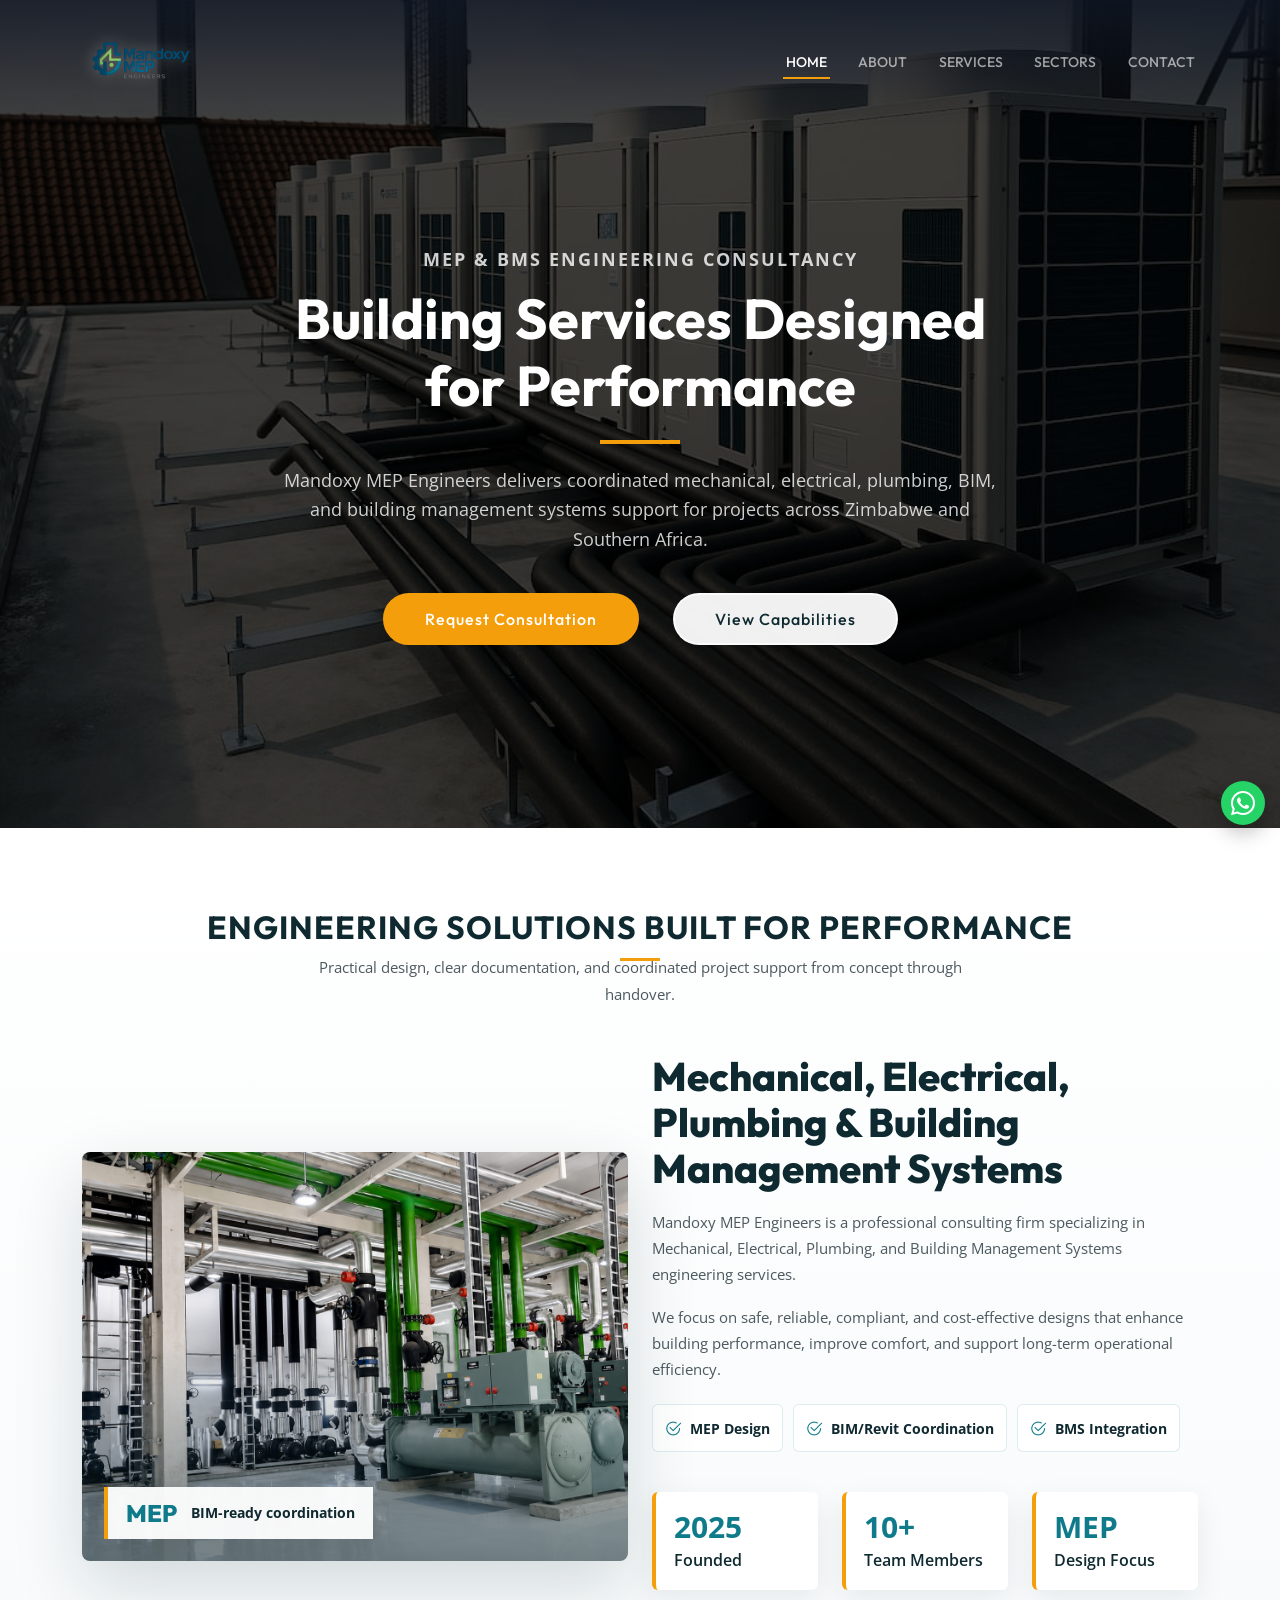
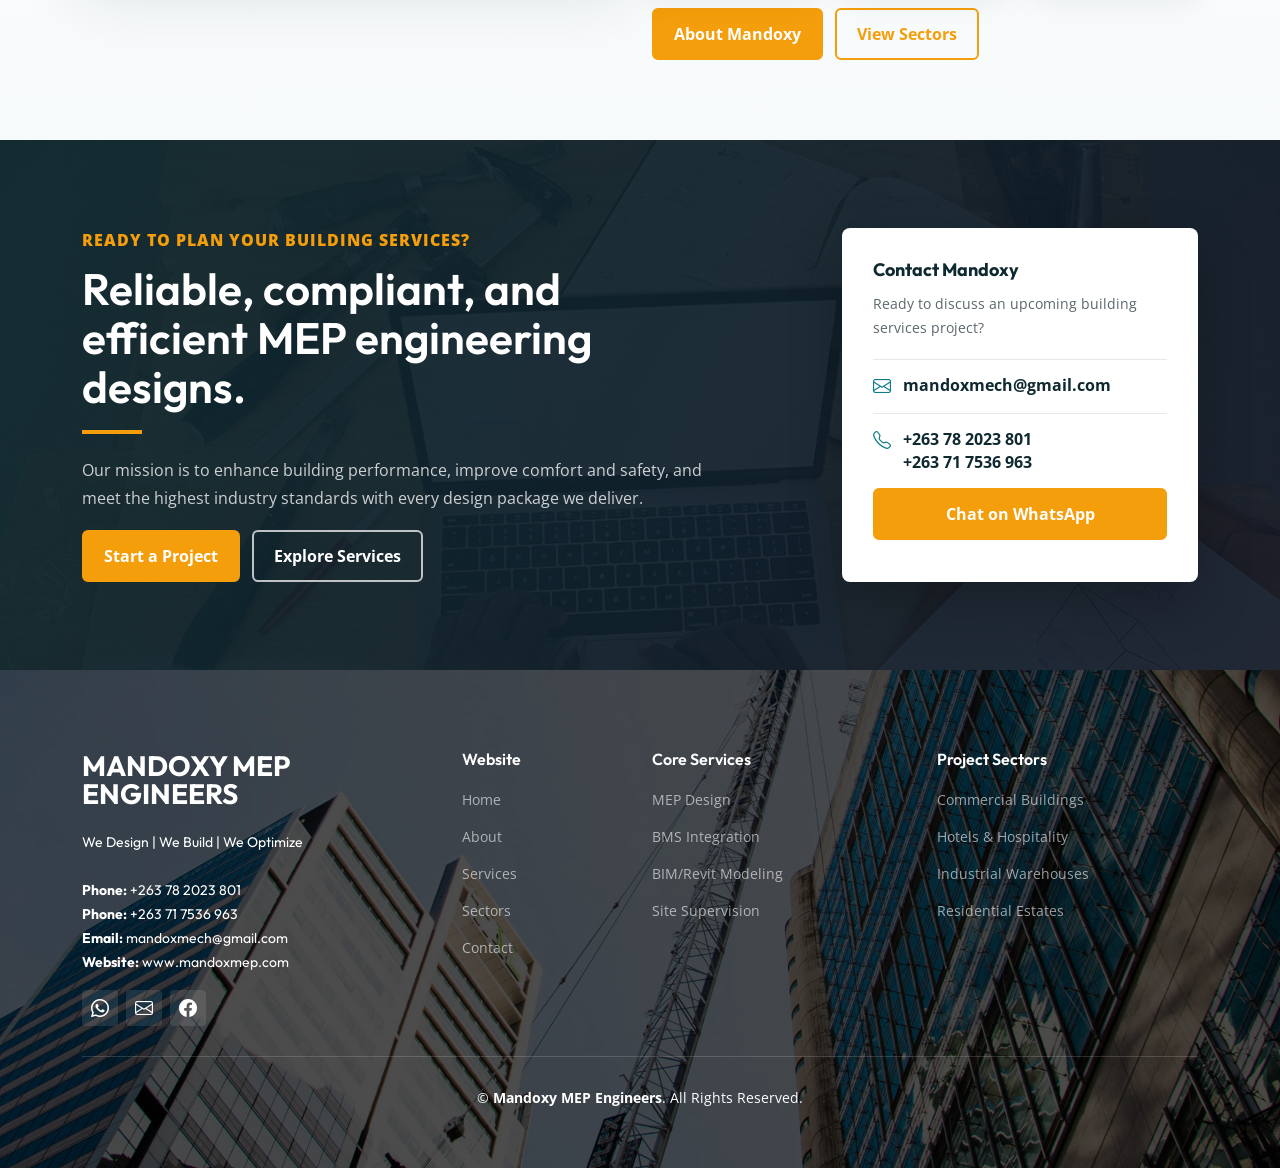
==== commit 14af2bff: "log adjustments" ====
--- a/index.html
+++ b/index.html
@@ -104,8 +104,7 @@
   <header id="header" class="header d-flex align-items-center">
     <div class="container-fluid container-xl d-flex align-items-center justify-content-between">
       <a href="index.html" class="logo d-flex align-items-center">
-        <img src="assets/img/mandox-logo.jpg" alt="Mandoxy MEP Engineers logo" class="mandox-logo-img">
-        <h1>Mandoxy<span>MEP</span><small>Engineers</small></h1>
+        <img src="assets/img/mandox-logo.png" alt="Mandoxy MEP Engineers logo" class="mandox-logo-img">
       </a>
 
       <i class="mobile-nav-toggle mobile-nav-show bi bi-list"></i>
--- a/assets/css/main.css
+++ b/assets/css/main.css
@@ -87,7 +87,7 @@
 }
 
 .section-header h2 {
-  font-size: 32px;
+  font-size: clamp(26px, 4vw, 32px);
   font-weight: 700;
   position: relative;
   color: var(--color-secondary);
@@ -216,9 +216,10 @@
 # Header
 --------------------------------------------------------------*/
 .header {
-  z-index: 997;
+  z-index: 9999;
   position: fixed;
-  padding: clamp(16px, 3vw, 30px) 0;
+  scroll-margin-top: 100px;
+  padding: clamp(10px, 2vw, 20px) 0;
   top: 0;
   left: 0;
   right: 0;
@@ -235,8 +236,10 @@
 }
 
 .header .logo img {
-  max-height: clamp(34px, 5vw, 40px);
-  margin-right: 6px;
+  max-height: clamp(55px, 8vw, 85px);
+  margin-right: 12px;
+  filter: brightness(1.2) contrast(1.1) drop-shadow(0 0 8px rgba(255,255,255,0.3));
+  transition: all 0.3s ease;
 }
 
 .header .logo h1 {
@@ -1357,7 +1360,7 @@
 .hero .carousel {
   width: 100%;
   min-height: 100vh;
-  padding: 80px 0;
+  padding: 120px 0 80px 0;
   margin: 0;
   position: relative;
 }
@@ -1396,7 +1399,7 @@
   color: #fff;
   margin-bottom: 30px;
   padding-bottom: 30px;
-  font-size: 56px;
+  font-size: clamp(34px, 8vw, 56px);
   font-weight: 700;
   position: relative;
 }
@@ -1416,13 +1419,15 @@
 
 @media (max-width: 768px) {
   .hero .info h2 {
-    font-size: 36px;
+    font-size: clamp(28px, 10vw, 42px);
+    margin-bottom: 20px;
+    padding-bottom: 20px;
   }
 }
 
 .hero .info p {
   color: rgba(255, 255, 255, 0.8);
-  font-size: 18px;
+  font-size: clamp(15px, 2vw, 18px);
 }
 
 .hero .info .btn-get-started {
@@ -1619,14 +1624,13 @@
 }
 
 .logo .mandox-logo-img {
-  max-height: 62px;
-  width: 62px;
-  border-radius: 50%;
-  object-fit: cover;
-  margin-right: 12px;
-  border: 2px solid rgba(255, 255, 255, 0.9);
-  background: #fff;
+  max-height: 120px;
+  width: auto;
+  max-width: 300px;
+  object-fit: contain;
+  margin-right: 0;
   image-rendering: auto;
+  filter: drop-shadow(0 2px 4px rgba(0,0,0,0.2));
 }
 
 .logo h1 {
@@ -2693,7 +2697,7 @@
 
 @media (max-width: 575px) {
   .logo h1 { font-size: 22px; }
-  .logo .mandox-logo-img { max-height: 50px; width: 50px; }
+  .logo .mandox-logo-img { max-height: clamp(50px, 12vw, 75px); width: auto; max-width: 180px; }
   .section-header h2 {
     font-size: 27px;
     letter-spacing: 0;
@@ -2708,7 +2712,13 @@
     display: none;
   }
   .hero .info {
-    padding: 0 28px;
+    padding: 0 20px;
+  }
+  .hero .info h2 {
+    font-size: clamp(24px, 12vw, 34px);
+  }
+  .hero .info p {
+    font-size: 15px;
   }
 }
 
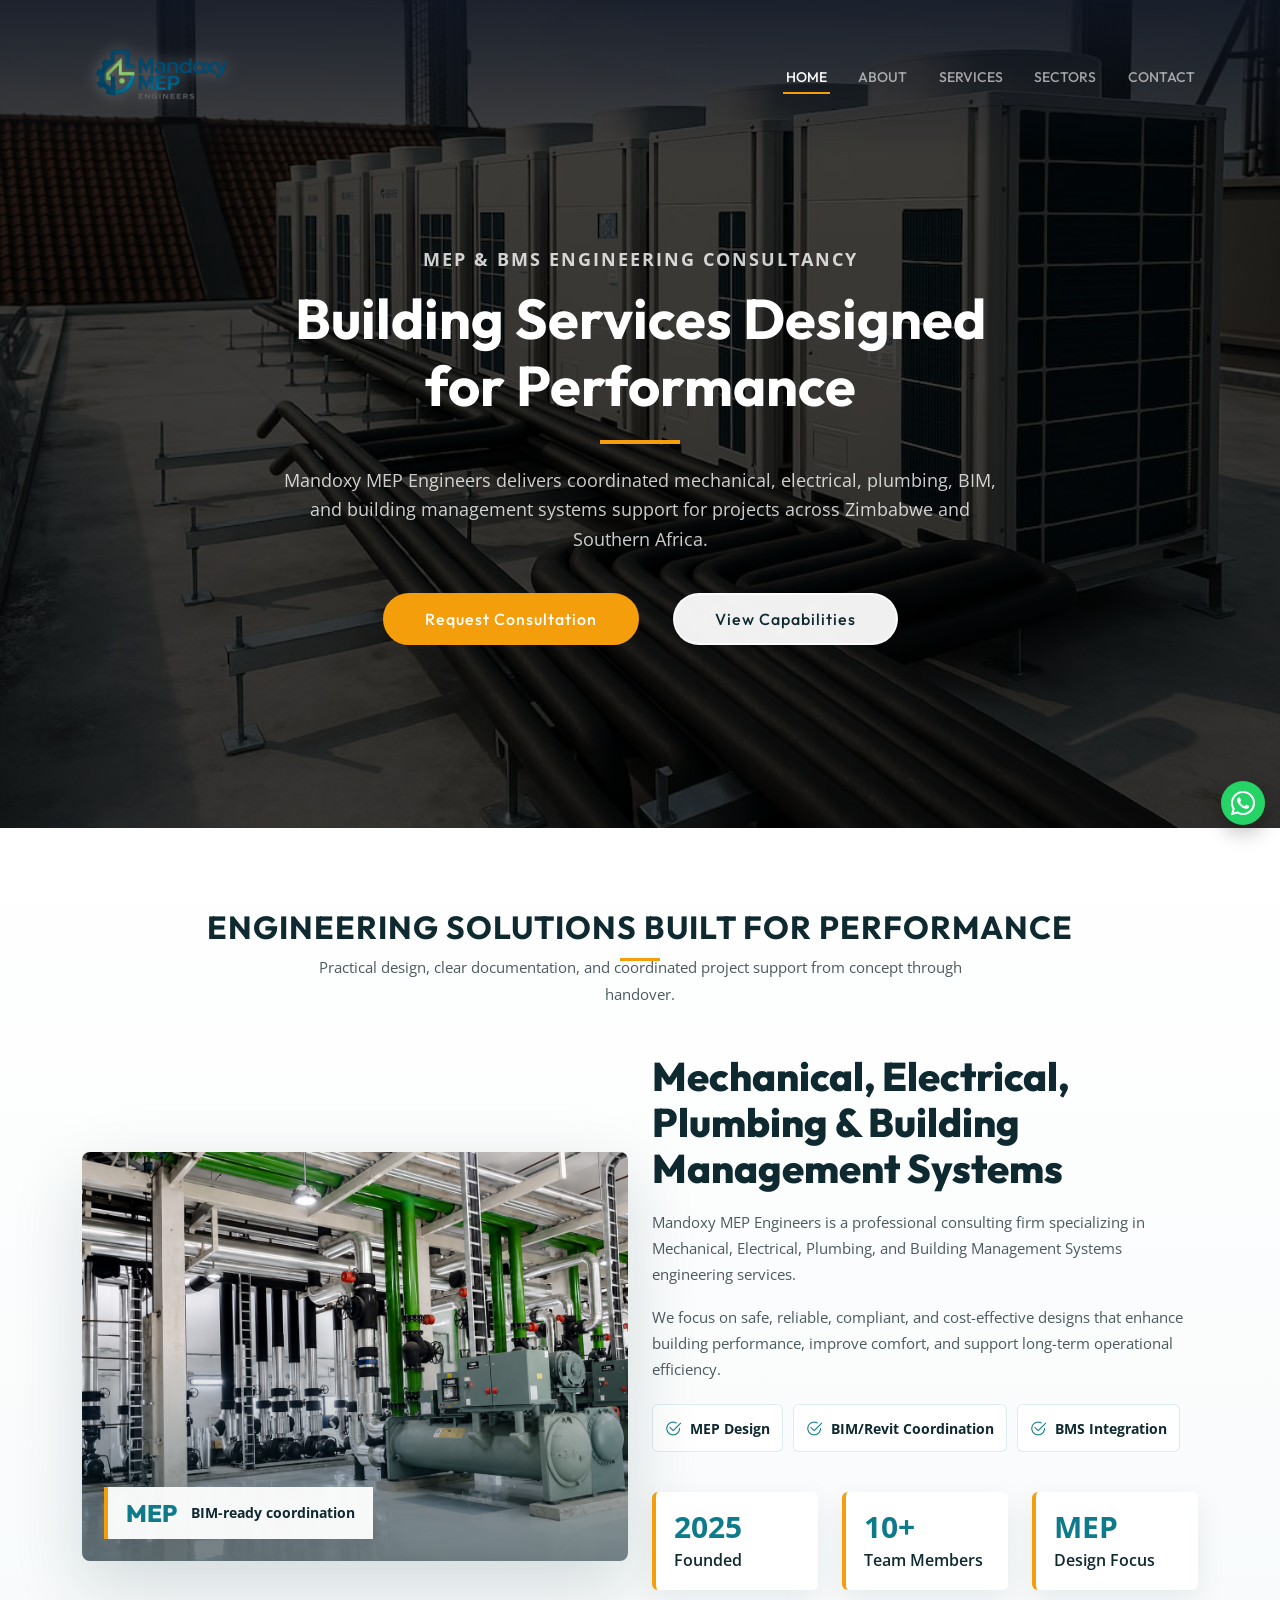
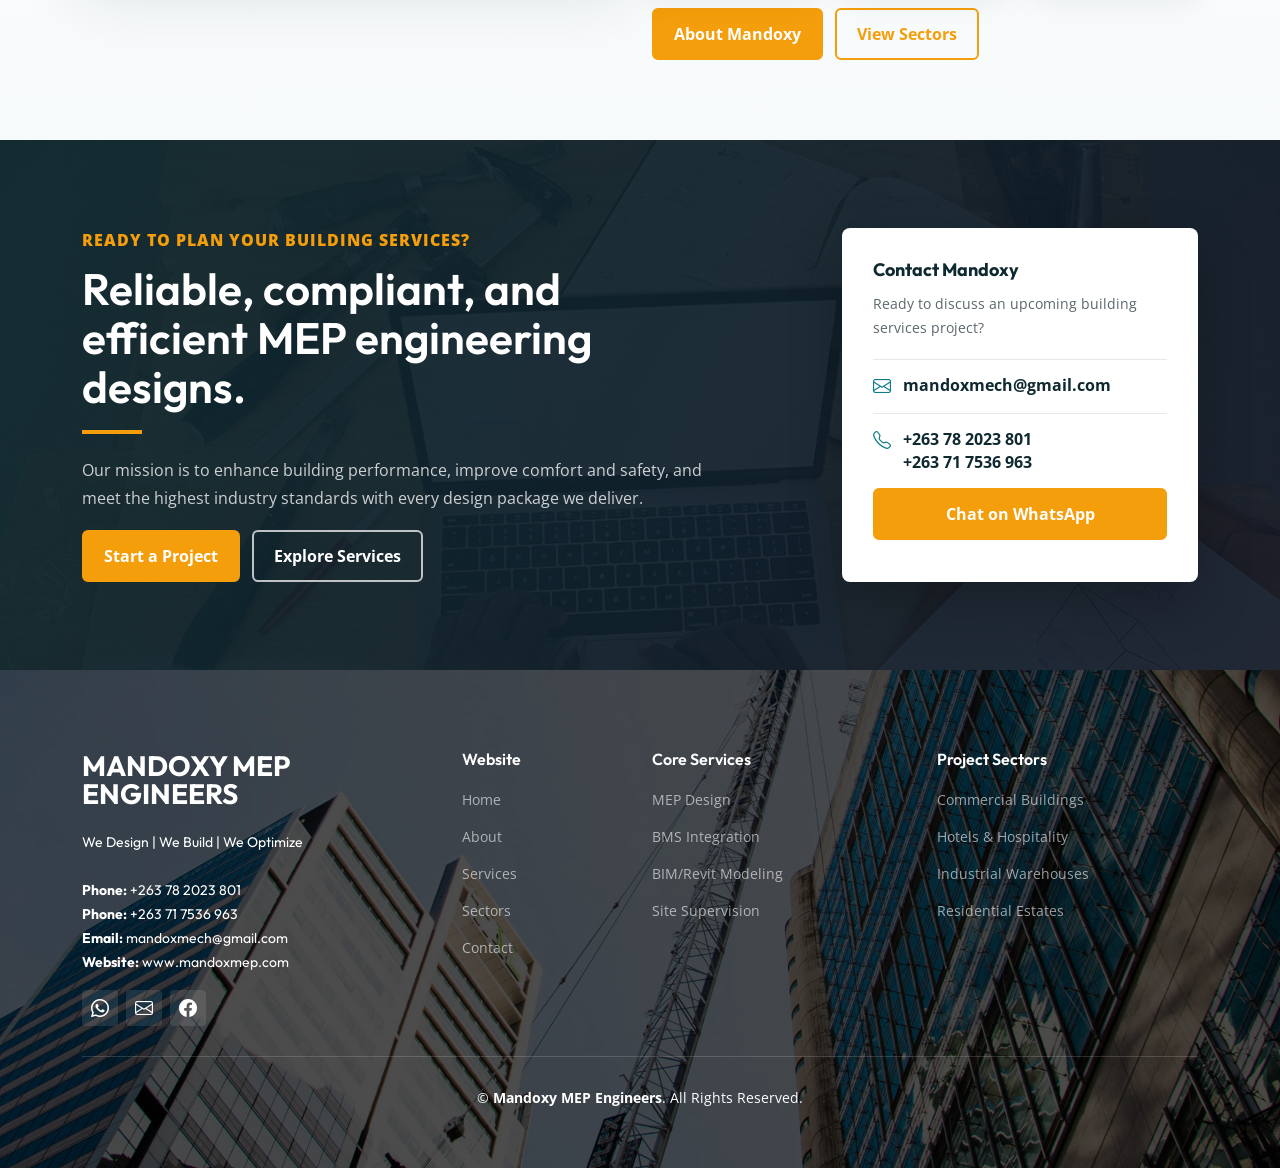
==== commit 8676c684: "Update logo icon and navbar scroll styles" ====
--- a/index.html
+++ b/index.html
@@ -26,8 +26,8 @@
   <meta name="twitter:description" content="Professional MEP and BMS engineering services for commercial, residential, industrial, hospitality, healthcare, and smart-building projects.">
   <meta name="twitter:image" content="https://www.mandoxmep.com/assets/img/hero-carousel/hero-carousel-3.jpg">
 
-  <link href="assets/img/mandox-favicon.jpg" rel="icon">
-  <link href="assets/img/mandox-logo.jpg" rel="apple-touch-icon">
+  <link href="assets/img/mandox-logo.png" rel="icon" type="image/png">
+  <link href="assets/img/mandox-logo.png" rel="apple-touch-icon">
   <link rel="preload" as="image" href="assets/img/hero-carousel/hero-carousel-3.jpg">
   <link rel="preconnect" href="https://fonts.googleapis.com">
   <link rel="preconnect" href="https://fonts.gstatic.com" crossorigin>
@@ -47,7 +47,7 @@
     "name": "Mandoxy MEP Engineers",
     "legalName": "Mandoxy MEP Engineers",
     "url": "https://www.mandoxmep.com",
-    "logo": "https://www.mandoxmep.com/assets/img/mandox-logo.jpg",
+    "logo": "https://www.mandoxmep.com/assets/img/mandox-logo.png",
     "image": "https://www.mandoxmep.com/assets/img/hero-carousel/hero-carousel-3.jpg",
     "email": "mandoxmech@gmail.com",
     "telephone": ["+263782023801", "+263717536963"],
@@ -92,7 +92,7 @@
       "name": "Mandoxy MEP Engineers",
       "logo": {
         "@type": "ImageObject",
-        "url": "https://www.mandoxmep.com/assets/img/mandox-logo.jpg"
+        "url": "https://www.mandoxmep.com/assets/img/mandox-logo.png"
       }
     }
   }
--- a/assets/css/main.css
+++ b/assets/css/main.css
@@ -228,15 +228,15 @@
 }
 
 .header.header-scrolled {
-  background: rgba(17, 24, 39, 0.88);
-  backdrop-filter: blur(15px);
-  -webkit-backdrop-filter: blur(15px);
-  padding: 14px 0;
-  box-shadow: 0 4px 24px rgba(0, 0, 0, 0.3);
+  background: transparent;
+  backdrop-filter: none;
+  -webkit-backdrop-filter: none;
+  padding: 10px 0;
+  box-shadow: none;
 }
 
 .header .logo img {
-  max-height: clamp(55px, 8vw, 85px);
+  max-height: clamp(75px, 10vw, 115px);
   margin-right: 12px;
   filter: brightness(1.2) contrast(1.1) drop-shadow(0 0 8px rgba(255,255,255,0.3));
   transition: all 0.3s ease;
@@ -342,6 +342,18 @@
     color: #fff;
   }
 
+  .header.header-scrolled .navbar a,
+  .header.header-scrolled .navbar a:focus {
+    color: rgba(15, 41, 48, 0.74);
+  }
+
+  .header.header-scrolled .navbar a:hover,
+  .header.header-scrolled .navbar .active,
+  .header.header-scrolled .navbar .active:focus,
+  .header.header-scrolled .navbar li:hover>a {
+    color: var(--color-secondary);
+  }
+
   .navbar .dropdown ul {
     display: block;
     position: absolute;
@@ -497,6 +509,10 @@
     transition: 0.5s;
     z-index: 9999;
     padding: 8px 4px 8px 12px;
+  }
+
+  .header.header-scrolled .mobile-nav-show {
+    color: var(--color-secondary);
   }
 
   .mobile-nav-hide {
@@ -1624,9 +1640,9 @@
 }
 
 .logo .mandox-logo-img {
-  max-height: 120px;
+  max-height: 150px;
   width: auto;
-  max-width: 300px;
+  max-width: 360px;
   object-fit: contain;
   margin-right: 0;
   image-rendering: auto;
@@ -2697,7 +2713,7 @@
 
 @media (max-width: 575px) {
   .logo h1 { font-size: 22px; }
-  .logo .mandox-logo-img { max-height: clamp(50px, 12vw, 75px); width: auto; max-width: 180px; }
+  .header .logo .mandox-logo-img { max-height: clamp(60px, 18vw, 90px); width: auto; max-width: 220px; }
   .section-header h2 {
     font-size: 27px;
     letter-spacing: 0;
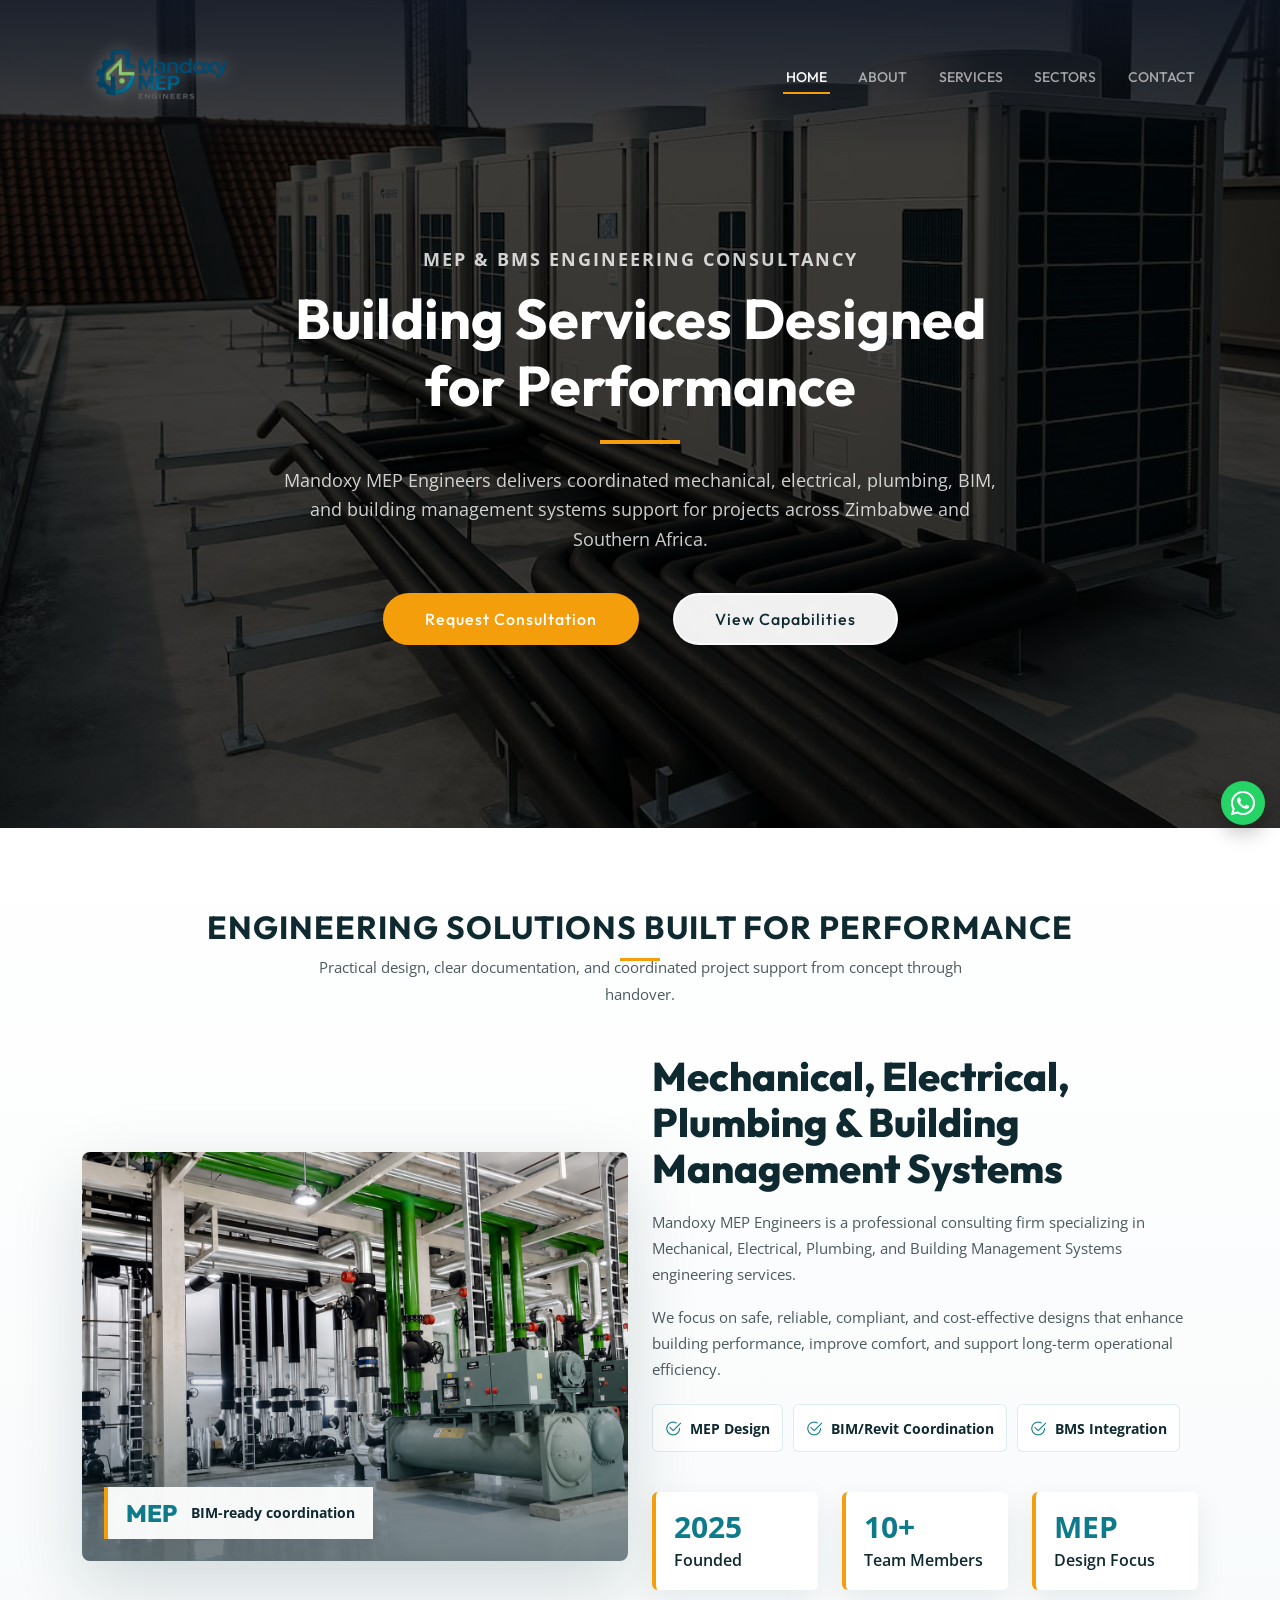
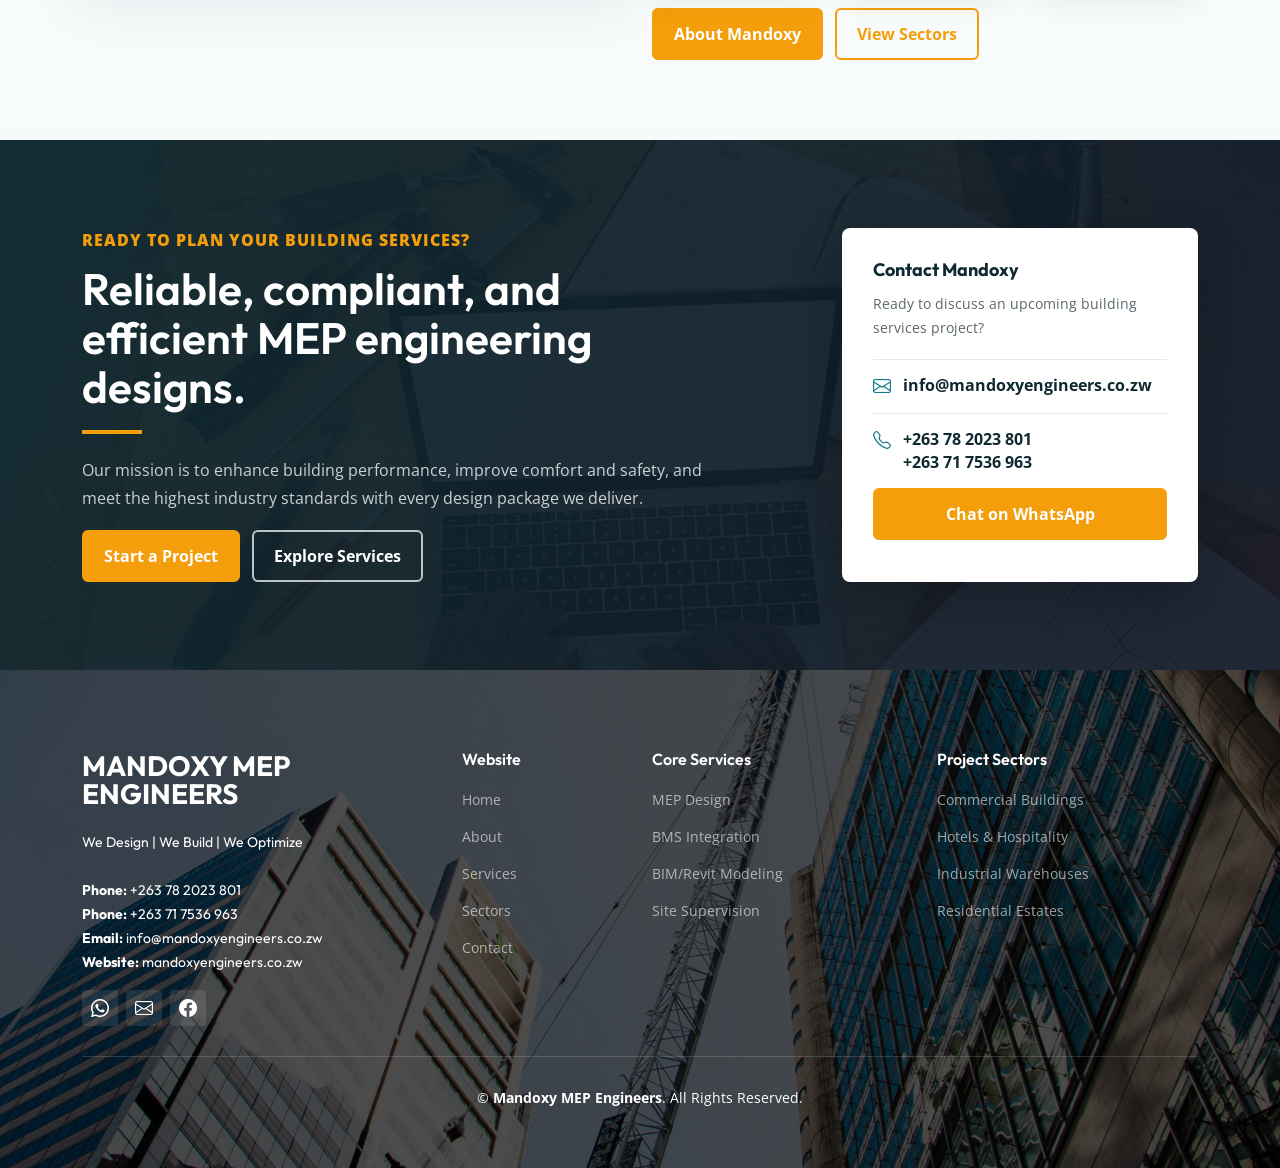
==== commit e9e2f7d5: "Update site domain contact details and favicon" ====
--- a/index.html
+++ b/index.html
@@ -13,21 +13,22 @@
     content="MEP engineers, BMS engineering, HVAC design, electrical engineering, plumbing systems, BIM, Revit, Zimbabwe, Mandoxy"
     name="keywords">
   <meta name="robots" content="index, follow">
-  <link rel="canonical" href="https://www.mandoxmep.com/">
+  <link rel="canonical" href="https://mandoxyengineers.co.zw/">
   <meta property="og:locale" content="en_ZW">
   <meta property="og:type" content="website">
   <meta property="og:site_name" content="Mandoxy MEP Engineers">
   <meta property="og:title" content="Mandoxy MEP Engineers | MEP & BMS Engineering Consultancy">
   <meta property="og:description" content="Professional MEP design, BMS integration, BIM/Revit coordination, site supervision, and commissioning support across Zimbabwe and Southern Africa.">
-  <meta property="og:url" content="https://www.mandoxmep.com/">
-  <meta property="og:image" content="https://www.mandoxmep.com/assets/img/hero-carousel/hero-carousel-3.jpg">
+  <meta property="og:url" content="https://mandoxyengineers.co.zw/">
+  <meta property="og:image" content="https://mandoxyengineers.co.zw/assets/img/hero-carousel/hero-carousel-3.jpg">
   <meta name="twitter:card" content="summary_large_image">
   <meta name="twitter:title" content="Mandoxy MEP Engineers | MEP & BMS Engineering Consultancy">
   <meta name="twitter:description" content="Professional MEP and BMS engineering services for commercial, residential, industrial, hospitality, healthcare, and smart-building projects.">
-  <meta name="twitter:image" content="https://www.mandoxmep.com/assets/img/hero-carousel/hero-carousel-3.jpg">
-
-  <link href="assets/img/mandox-logo.png" rel="icon" type="image/png">
-  <link href="assets/img/mandox-logo.png" rel="apple-touch-icon">
+  <meta name="twitter:image" content="https://mandoxyengineers.co.zw/assets/img/hero-carousel/hero-carousel-3.jpg">
+
+  <link href="/favicon.ico" rel="icon" sizes="any">
+  <link href="/assets/img/favicon-32x32.png" rel="icon" type="image/png">
+  <link href="/assets/img/apple-touch-icon.png" rel="apple-touch-icon">
   <link rel="preload" as="image" href="assets/img/hero-carousel/hero-carousel-3.jpg">
   <link rel="preconnect" href="https://fonts.googleapis.com">
   <link rel="preconnect" href="https://fonts.gstatic.com" crossorigin>
@@ -46,10 +47,10 @@
     "@type": ["ProfessionalService", "LocalBusiness"],
     "name": "Mandoxy MEP Engineers",
     "legalName": "Mandoxy MEP Engineers",
-    "url": "https://www.mandoxmep.com",
-    "logo": "https://www.mandoxmep.com/assets/img/mandox-logo.png",
-    "image": "https://www.mandoxmep.com/assets/img/hero-carousel/hero-carousel-3.jpg",
-    "email": "mandoxmech@gmail.com",
+    "url": "https://mandoxyengineers.co.zw",
+    "logo": "https://mandoxyengineers.co.zw/assets/img/mandox-logo.png",
+    "image": "https://mandoxyengineers.co.zw/assets/img/hero-carousel/hero-carousel-3.jpg",
+    "email": "info@mandoxyengineers.co.zw",
     "telephone": ["+263782023801", "+263717536963"],
     "areaServed": ["Zimbabwe", "Southern Africa"],
     "address": {
@@ -86,13 +87,13 @@
     "@context": "https://schema.org",
     "@type": "WebSite",
     "name": "Mandoxy MEP Engineers",
-    "url": "https://www.mandoxmep.com/",
+    "url": "https://mandoxyengineers.co.zw/",
     "publisher": {
       "@type": "Organization",
       "name": "Mandoxy MEP Engineers",
       "logo": {
         "@type": "ImageObject",
-        "url": "https://www.mandoxmep.com/assets/img/mandox-logo.png"
+        "url": "https://mandoxyengineers.co.zw/assets/img/mandox-logo.png"
       }
     }
   }
@@ -104,7 +105,7 @@
   <header id="header" class="header d-flex align-items-center">
     <div class="container-fluid container-xl d-flex align-items-center justify-content-between">
       <a href="index.html" class="logo d-flex align-items-center">
-        <img src="assets/img/mandox-logo.png" alt="Mandoxy MEP Engineers logo" class="mandox-logo-img">
+        <img src="/assets/img/mandox-logo.png" alt="Mandoxy MEP Engineers logo" class="mandox-logo-img">
       </a>
 
       <i class="mobile-nav-toggle mobile-nav-show bi bi-list"></i>
@@ -216,7 +217,7 @@
               <p>Ready to discuss an upcoming building services project?</p>
               <div class="contact-line">
                 <i class="bi bi-envelope"></i>
-                <a href="mailto:mandoxmech@gmail.com">mandoxmech@gmail.com</a>
+                <a href="mailto:info@mandoxyengineers.co.zw">info@mandoxyengineers.co.zw</a>
               </div>
               <div class="contact-line">
                 <i class="bi bi-telephone"></i>
@@ -241,13 +242,13 @@
                 We Design | We Build | We Optimize<br><br>
                 <strong>Phone:</strong> +263 78 2023 801<br>
                 <strong>Phone:</strong> +263 71 7536 963<br>
-                <strong>Email:</strong> mandoxmech@gmail.com<br>
-                <strong>Website:</strong> www.mandoxmep.com<br>
+                <strong>Email:</strong> info@mandoxyengineers.co.zw<br>
+                <strong>Website:</strong> mandoxyengineers.co.zw<br>
               </p>
               <div class="social-links d-flex mt-3">
                 <a href="https://wa.me/263782023801" class="d-flex align-items-center justify-content-center"
                   aria-label="WhatsApp Mandoxy MEP Engineers"><i class="bi bi-whatsapp"></i></a>
-                <a href="mailto:mandoxmech@gmail.com" class="d-flex align-items-center justify-content-center"
+                <a href="mailto:info@mandoxyengineers.co.zw" class="d-flex align-items-center justify-content-center"
                   aria-label="Email Mandoxy MEP Engineers"><i class="bi bi-envelope"></i></a>
                 <a href="https://www.facebook.com/share/18encXAMbG/" class="d-flex align-items-center justify-content-center"
                   target="_blank" rel="noopener" aria-label="Facebook Mandoxy MEP Engineers"><i class="bi bi-facebook"></i></a>
@@ -300,7 +301,7 @@
 
   <a href="https://wa.me/263782023801" class="whatsapp-float d-flex align-items-center justify-content-center"
     aria-label="Chat on WhatsApp"><i class="bi bi-whatsapp"></i></a>
-  <a href="#" class="scroll-top d-flex align-items-center justify-content-center"><i
+  <a href="#" class="scroll-top d-flex align-items-center justify-content-center" aria-label="Back to top"><i
       class="bi bi-arrow-up-short"></i></a>
   <script src="assets/vendor/bootstrap/js/bootstrap.bundle.min.js"></script>
   <script src="assets/js/main.js"></script>
--- a/assets/css/main.css
+++ b/assets/css/main.css
@@ -224,7 +224,8 @@
   left: 0;
   right: 0;
   background: linear-gradient(180deg, rgba(17, 24, 39, 0.75) 0%, rgba(17, 24, 39, 0) 100%);
-  transition: background 0.4s ease, padding 0.4s ease, box-shadow 0.4s ease;
+  transition: background 0.4s ease, padding 0.4s ease, box-shadow 0.4s ease, transform 0.3s ease;
+  transform: translateY(0);
 }
 
 .header.header-scrolled {
@@ -235,10 +236,14 @@
   box-shadow: none;
 }
 
+.header.header-hidden {
+  transform: translateY(-100%);
+}
+
 .header .logo img {
   max-height: clamp(75px, 10vw, 115px);
   margin-right: 12px;
-  filter: brightness(1.2) contrast(1.1) drop-shadow(0 0 8px rgba(255,255,255,0.3));
+  filter: brightness(1.2) contrast(1.1) drop-shadow(0 0 8px rgba(255, 255, 255, 0.3));
   transition: all 0.3s ease;
 }
 
@@ -318,13 +323,12 @@
   .navbar>ul>li>a:before {
     content: "";
     position: absolute;
-    width: 100%;
     height: 2px;
     bottom: -6px;
     left: 0;
     background-color: var(--color-primary);
     visibility: hidden;
-    width: 0px;
+    width: 0;
     transition: all 0.3s ease-in-out 0s;
   }
 
